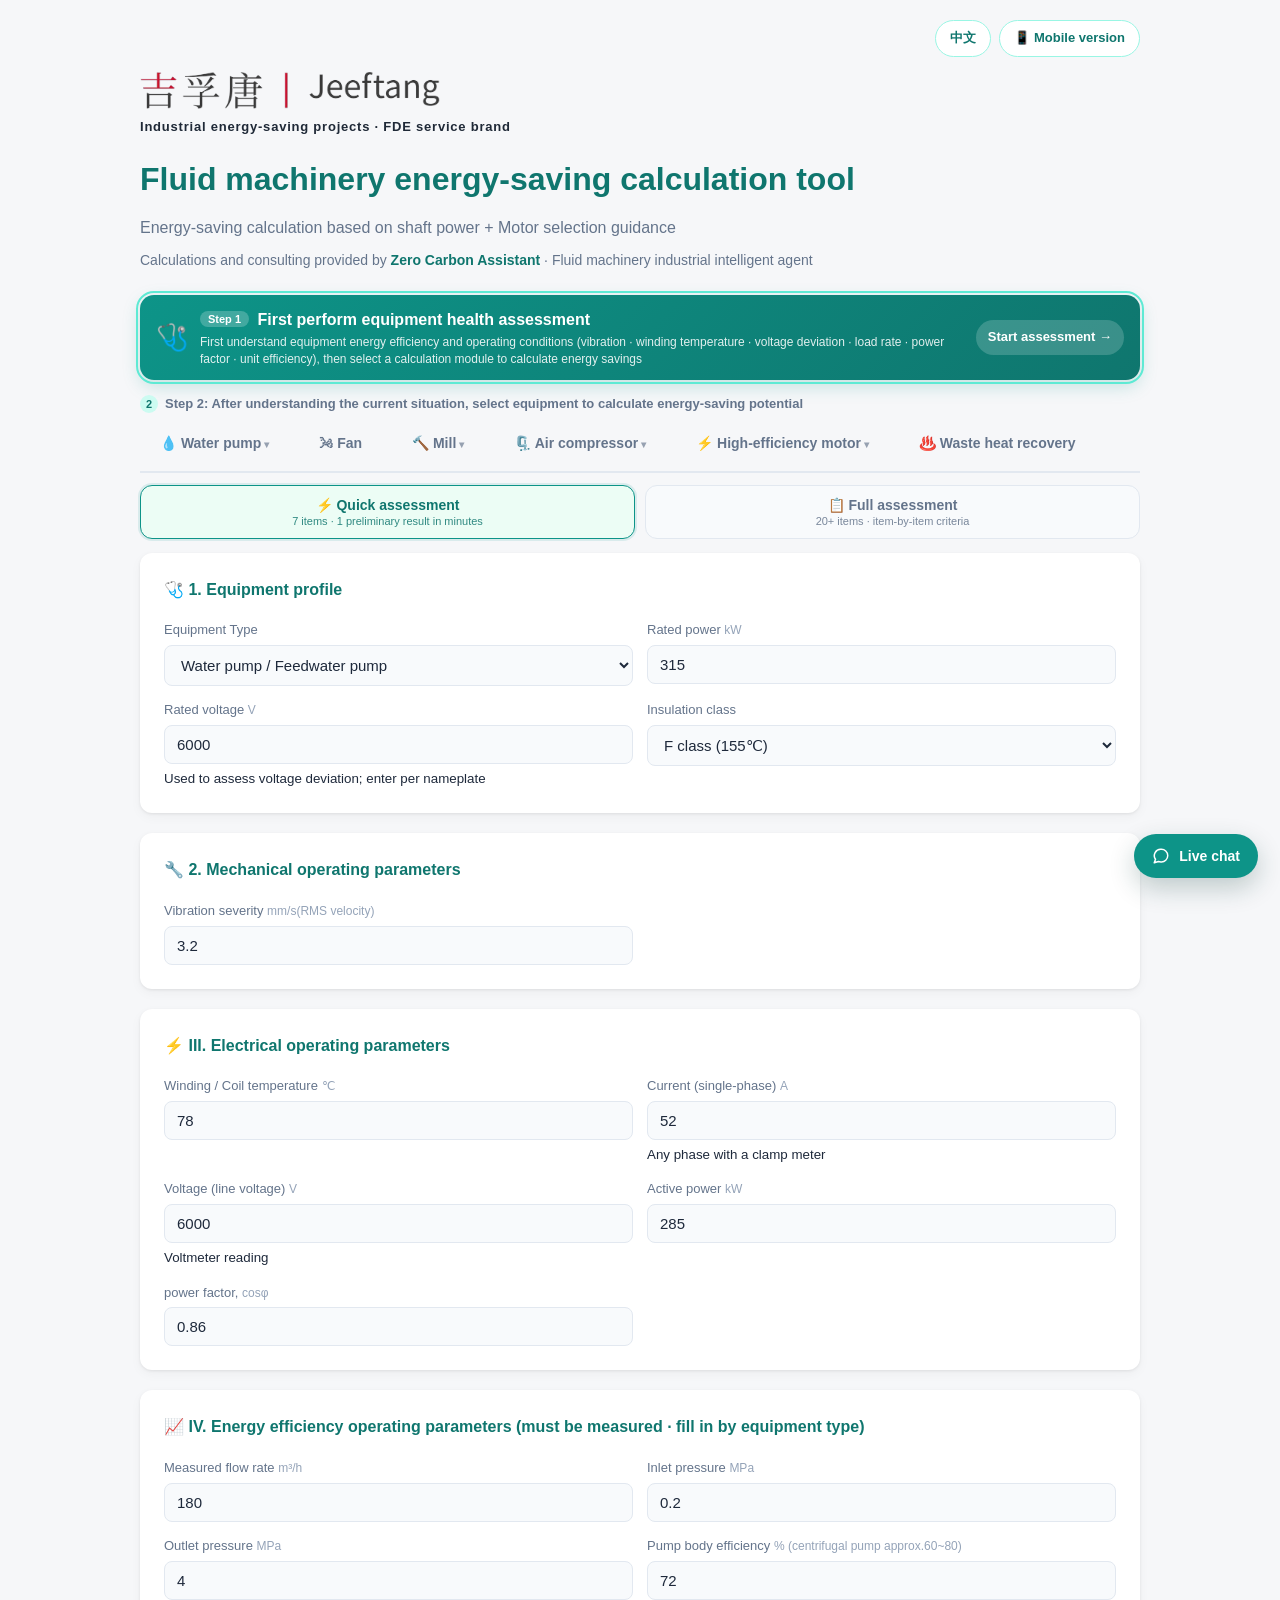
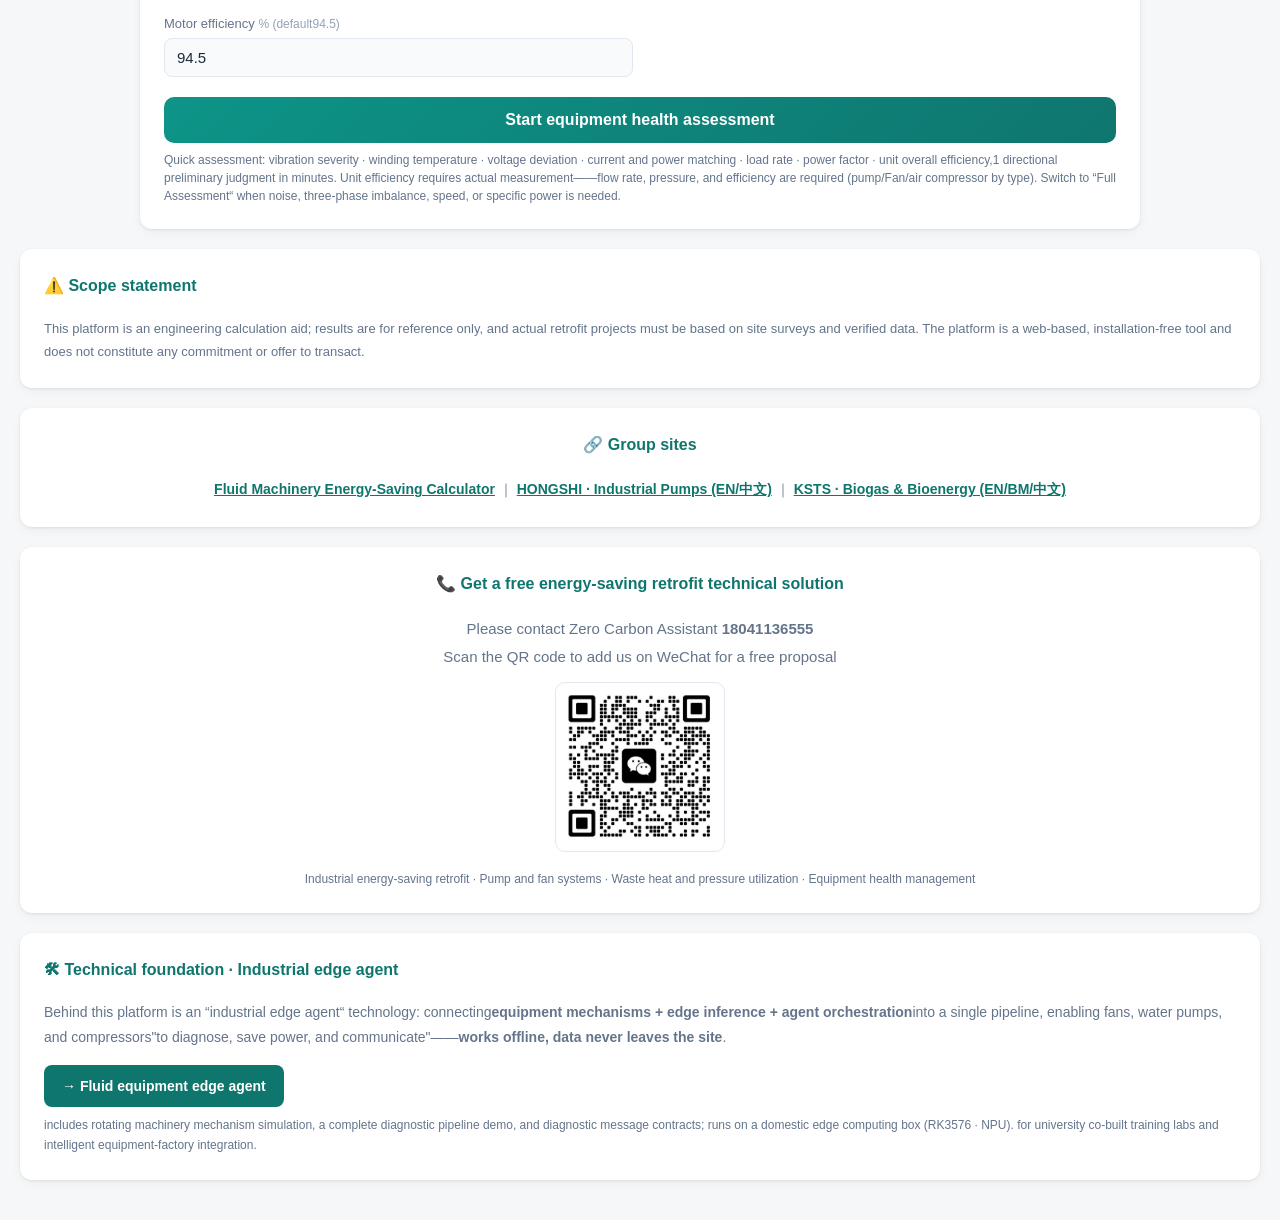
==== en/index.html @ 0bfa8737 "EN edition (/en/, /en/m/) + language switch + group-site links" ====
<!DOCTYPE html>
<html lang="en">
<head>
<meta charset="UTF-8">
<meta name="viewport" content="width=device-width, initial-scale=1.0">
<script>/* View switching rules same as BCU Site:cookie ecalc_view remember selection;?view=desktop / ?view=mobile forced;
   if never selected, judge by device (mobile/narrow screen → /m/ mobile version, computer → desktop version); the mobile version page has a “Desktop version“ entry */
(function(){try{var K="ecalc_view",p=new URLSearchParams(location.search),f=p.get("view");
if(f==="mobile"||f==="desktop"){document.cookie=K+"="+f+";path=/;max-age=31536000;SameSite=Lax";}
var m=document.cookie.match(/(?:^|;\s*)ecalc_view=(mobile|desktop)/);
var dev=(/Mobi|Android|iPhone|iPad|iPod|Windows Phone|IEMobile|HarmonyOS/i.test(navigator.userAgent)||(window.innerWidth<=768))?"mobile":"desktop";
var pref=f||(m&&m[1])||dev;
var path=location.pathname;
if(!(/\/m\//.test(path)||/\/m$/.test(path))&&pref!=="desktop"){
var t;
if(/\/$/.test(path)||!/\.[a-z0-9]+$/i.test(path)){t=path.replace(/\/?$/,"/")+"m/";}
else{t=path.replace(/\/([^\/]+)$/,"/m/$1");}
if(t!==path){var q=location.search.replace(/([?&])view=[^&]*/g,"$1").replace(/&{2,}/g,"&").replace(/[?&]+$/,"");location.replace(t+q+location.hash);}}
}catch(e){}})();</script>
<link rel="alternate" media="only screen and (max-width: 768px)" href="https://jeeftang.github.io/energy-calc-platform/en/m/">

<title>Fluid machinery energy-saving calculation tool | Plunger pump ·Water pump ·Slurry pump ·Fan ·Mill ·Air compressor ·PM motor replacement energy-saving calculation and equipment health assessment (no installation)</title>
<meta name="description" content="Fluid machinery energy-saving calculation tool: a web-based, no-installation industrial energy-saving calculation tool covering energy-saving calculations for plunger pumps, water pumps, slurry pumps, fans, mills, air compressors and waste heat recovery, as well as equipment operating health assessment (mechanical/electrical/energy efficiency), outputting energy-saving rate, annual electricity savings, electricity cost and CO2 reduction, and providing motor selection recommendations. Results are for reference only; engineering requires on-site verification.">
<link rel="canonical" href="https://jeeftang.github.io/energy-calc-platform/en/">
<link rel="alternate" hreflang="en" href="https://jeeftang.github.io/energy-calc-platform/en/">
<link rel="alternate" hreflang="zh-CN" href="https://jeeftang.github.io/energy-calc-platform/">
<link rel="alternate" hreflang="x-default" href="https://jeeftang.github.io/energy-calc-platform/">
<meta property="og:type" content="website">
<meta property="og:title" content="Fluid machinery energy-saving calculation tool | Plunger pump ·Water pump ·Slurry pump ·Fan ·Mill ·Air compressor energy-saving calculation and equipment health assessment (no installation)">
<meta property="og:description" content="Plunger pump/Water pump/Slurry pump/Fan/Mill/Air compressor/Waste heat recovery energy-saving calculation + Equipment operating health assessment, web-based, no installation. Results are for reference only; engineering requires on-site verification.">
<meta property="og:url" content="https://jeeftang.github.io/energy-calc-platform/en/">
<meta property="og:locale" content="en_US">
<meta name="twitter:card" content="summary">
<style>
:root{--primary:#0d9488;--primary-dark:#0f766e;--primary-light:#ccfbf1;--accent:#f59e0b;--bg:#f6f7f9;--card:#fff;--text:#1e293b;--text2:#64748b;--border:#e2e8f0;--danger:#ef4444;--success:#10b981;--shadow:0 1px 3px rgba(0,0,0,.08),0 4px 12px rgba(0,0,0,.04);--radius:12px}
*{margin:0;padding:0;box-sizing:border-box}
body{font-family:-apple-system,'PingFang SC','Microsoft YaHei',sans-serif;background:var(--bg);color:var(--text);line-height:1.6;min-height:100vh;padding:20px}
.container{max-width:1000px;margin:0 auto}
.header{text-align:left;margin-bottom:24px}
.header .brand-logo{display:block;width:300px;max-width:66%;height:auto;margin:0 0 8px}
.header .brand-sub{font-size:13px;font-weight:700;letter-spacing:.06em;color:#1f2937;margin:0 0 16px}
.header h1{color:var(--primary-dark);margin-bottom:10px;font-size:32px}
.header p{color:var(--text2);font-size:16px}
.header .agent-line{margin-top:8px;font-size:14px;color:var(--text2)}
.tabs{display:flex;gap:10px;margin-bottom:30px;border-bottom:2px solid var(--border);padding-bottom:10px;flex-wrap:wrap}
.tab-btn{padding:10px 20px;background:none;border:none;border-radius:8px;cursor:pointer;font-weight:600;color:var(--text2);font-size:14px}
.tab-btn.active{background:var(--primary);color:#fff}
.card{background:var(--card);border-radius:var(--radius);box-shadow:var(--shadow);padding:24px;margin-bottom:20px}
.section-title{font-size:16px;font-weight:700;color:var(--primary-dark);margin-bottom:18px;display:flex;align-items:center;gap:8px}
.form-grid{display:grid;grid-template-columns:1fr 1fr;gap:14px}
.form-group{display:flex;flex-direction:column;gap:4px}
.form-group label{font-size:13px;color:var(--text2);font-weight:500}
.form-group label .unit{color:#94a3b8;font-weight:400;font-size:12px}
.form-group input,.form-group select{padding:10px 12px;border:1.5px solid var(--border);border-radius:8px;font-size:15px;color:var(--text);background:#f8fafc;transition:all .2s;outline:none;width:100%}
.form-group input:focus,.form-group select:focus{border-color:var(--primary);background:#fff;box-shadow:0 0 0 3px rgba(13,148,136,.1)}
.btn-calc{width:100%;padding:14px;background:linear-gradient(135deg,var(--primary),var(--primary-dark));color:#fff;border:none;border-radius:10px;font-size:16px;font-weight:600;cursor:pointer;transition:all .2s;margin-top:20px}
.btn-calc:hover{transform:translateY(-1px);box-shadow:0 4px 16px rgba(13,148,136,.3)}
.results{display:none;margin-top:30px}
.results.show{display:block}
.result-highlight{text-align:center;padding:20px;margin-bottom:16px}
.result-highlight .big-num{font-size:48px;font-weight:800;color:var(--primary);line-height:1.1}
.result-highlight .big-num .pct{font-size:28px}
.result-highlight .label{font-size:14px;color:var(--text2);margin-top:4px}
.metric-row{display:grid;grid-template-columns:1fr 1fr 1fr;gap:12px;margin-bottom:20px}
.metric-card{background:#f8fafc;border-radius:10px;padding:16px;text-align:center;border:1px solid var(--border)}
.metric-card .value{font-size:24px;font-weight:700}
.metric-card .desc{font-size:12px;color:var(--text2);margin-top:2px}
/* Detailed calculation results v2 Reflow (2026-11-14)*/
.detail-table{width:100%;border-collapse:separate;border-spacing:0;font-size:13.5px;margin-top:12px;table-layout:auto}
.detail-table th{padding:9px 12px;text-align:left;background:#f1f5f9;font-weight:600;color:var(--text2);font-size:12px;white-space:nowrap;border-bottom:1px solid var(--border)}
.detail-table th:first-child{border-radius:8px 0 0 0}
.detail-table th:last-child{border-radius:0 8px 0 0;text-align:right}
.detail-table td{padding:9px 12px;text-align:left;border-bottom:1px solid #eef2f6;vertical-align:middle;line-height:1.55}
.detail-table tbody tr:nth-child(even){background:#fafcfd}
.detail-table tbody tr:hover{background:#f0fdfa}
.detail-table td:first-child{color:#475569;font-weight:500}
.detail-table td:last-child{text-align:right;font-weight:600;font-variant-numeric:tabular-nums}
.detail-table tr.dt-key{background:linear-gradient(90deg,#ecfdf5,#f7fefb)!important}
.detail-table tr.dt-key td:first-child{color:#0f766e}
.detail-table tr.dt-group td{background:#f0fdfa;color:#0f766e;font-weight:700;font-size:12px;letter-spacing:.03em;padding:7px 12px;border-bottom:1px solid #d7ece7;text-align:left!important}
.detail-table tr.dt-warn td{background:#fff7ed;color:#b45309;font-weight:600;font-size:12.5px;line-height:1.65;border-bottom-color:#fed7aa;text-align:left}
.note{font-size:12px;color:var(--text2);margin-top:8px;line-height:1.5}
.toast{position:fixed;top:20px;left:50%;transform:translateX(-50%);background:#1e293b;color:#fff;padding:12px 24px;border-radius:8px;font-size:14px;z-index:9999;display:none;box-shadow:var(--shadow)}
.toast.show{display:block}
.viewswitch{display:flex;justify-content:flex-end;gap:8px;margin:0 0 6px}
.lang-switch{font-size:13px;font-weight:700;letter-spacing:.02em}
.viewswitch a{font-size:13px;color:var(--primary-dark);text-decoration:none;border:1px solid #99f6e4;background:#fff;padding:7px 14px;border-radius:999px;font-weight:600}
.viewswitch a:active{opacity:.8}
.health-entry{display:flex;align-items:center;gap:12px;margin:0 0 14px;padding:12px 16px;cursor:pointer;text-decoration:none;
  background:linear-gradient(135deg,#0d9488,#0f766e);color:#fff;border-radius:14px;
  box-shadow:0 6px 18px rgba(13,148,136,.22);transition:transform .15s,box-shadow .15s}
.health-entry:hover{transform:translateY(-1px);box-shadow:0 10px 22px rgba(13,148,136,.3)}
.health-entry .he-icon{font-size:26px;line-height:1}
.health-entry .he-text{flex:1;display:flex;flex-direction:column;gap:2px;min-width:0}
.health-entry .he-text b{font-size:16px;font-weight:700}
.health-entry .he-text small{font-size:12px;opacity:.88;line-height:1.4}
.health-entry .he-go{font-size:13px;font-weight:700;white-space:nowrap;background:rgba(255,255,255,.18);padding:7px 12px;border-radius:999px}
.health-entry.on{outline:2px solid #5eead4;outline-offset:2px}
.mode-switch{display:flex;gap:10px;margin:0 0 14px}
.mode-btn{flex:1;display:flex;flex-direction:column;align-items:center;gap:2px;padding:11px 12px;border-radius:12px;
  border:1px solid var(--border);background:#f8fafc;color:var(--text2);font-size:14px;font-weight:700;font-family:inherit;cursor:pointer}
.mode-btn small{font-size:11px;font-weight:500;opacity:.85}
.mode-btn.on{background:#ecfdf5;border-color:var(--primary);color:var(--primary-dark);box-shadow:0 0 0 2px rgba(13,148,136,.12)}
.q-only{display:none}
#health-tab.h-quick .q-only{display:block}
#health-tab.h-quick span.q-only{display:inline}
#health-tab.h-quick .q-full{display:none !important}
.tab-content{scroll-margin-top:12px}
.he-flash{animation:heFlash 1.6s ease-out}
@keyframes heFlash{0%{box-shadow:0 0 0 4px rgba(13,148,136,.45)}100%{box-shadow:0 0 0 0 rgba(13,148,136,0)}}
.health-entry .he-step{font-size:11px;font-weight:700;background:rgba(255,255,255,.22);padding:2px 8px;border-radius:999px;margin-right:4px;vertical-align:2px}
.step-line{display:flex;align-items:center;gap:7px;font-size:13px;font-weight:600;color:var(--text2);margin:2px 0 10px}
.step-line .step-no{width:18px;height:18px;border-radius:50%;background:var(--primary-light);color:var(--primary-dark);font-size:11px;font-weight:700;display:inline-flex;align-items:center;justify-content:center}
.tab-btn .chev{font-size:10px;opacity:.65;margin-left:3px}
.tabs{margin-bottom:12px !important}
.subnav{display:flex;align-items:center;gap:10px;flex-wrap:wrap;margin:0 0 18px;padding:10px 14px;
  background:#fff;border:1px solid var(--border);border-radius:12px}
.subnav-title{font-size:12px;font-weight:700;color:var(--primary-dark);background:var(--primary-light);
  padding:4px 10px;border-radius:999px;white-space:nowrap}
.subnav-items{display:flex;gap:8px;flex-wrap:wrap}
.sub-btn{font-size:13px;padding:7px 14px;border-radius:999px;border:1px solid var(--border);
  background:#f8fafc;color:var(--text2);cursor:pointer;font-weight:600;font-family:inherit}
.sub-btn:hover{border-color:var(--primary);color:var(--primary-dark)}
.sub-btn.on{background:var(--primary-dark);border-color:var(--primary-dark);color:#fff}
.variant-badge{font-size:12px;line-height:1.7;color:#0f766e;background:#f0fdfa;border:1px dashed #99f6e4;
  border-radius:10px;padding:9px 13px;margin:-8px 0 18px}
@media(max-width:768px){
  .form-grid{grid-template-columns:1fr}
  .metric-row{grid-template-columns:1fr}
  .tabs{flex-direction:column}
  .tab-btn{width:100%}
}
</style>
<script type="application/ld+json">{
  "@context": "https://schema.org",
  "@graph": [
    {
      "@type": "SoftwareApplication",
      "@id": "https://jeeftang.github.io/energy-calc-platform/#software",
      "name": "Fluid machinery energy-saving calculation tool",
      "alternateName": "Energy-saving calculationPro V2",
      "url": "https://jeeftang.github.io/energy-calc-platform/",
      "applicationCategory": "BusinessApplication",
      "applicationSubCategory": "Industrial energy-saving calculation",
      "operatingSystem": "Web(browser, web-based, no installation)",
      "inLanguage": "zh-CN",
      "isAccessibleForFree": true,
      "description": "A web-based, no-installation industrial energy-saving calculation tool covering shaft power energy-saving calculations for plunger pumps, water pumps, slurry pumps, fans, mills and air compressors, outputting energy-saving rate, annual electricity savings, electricity cost and CO2 reduction, and providing motor selection recommendations (safety factor 1.1–1.25). It is an engineering auxiliary calculation tool; results are for reference only and actual engineering requires on-site verification.",
      "featureList": [
        "Plunger pump energy-saving calculation (shaft power and electricity savings calculated from flow rate, inlet/outlet pressure and efficiency)",
        "Water pump energy-saving calculation (shaft power and electricity savings calculated from flow rate, head and efficiency)",
        "Slurry pump energy-saving calculation (shaft power, power consumption per ton of dry ore and electricity savings calculated from slurry density, flow rate, head and slurry operating condition efficiency)",
        "Fan energy-saving calculation (electricity savings calculated by comparing air volume, air pressure and efficiency before and after retrofit)",
        "Mill energy-saving calculation (electricity savings and CO2 reduction calculated by comparing original/new motor efficiency and load factor)",
        "Motor selection recommendation: calculated shaft power × safety factor (1.1–1.25)→ select standard power rating",
        "Output the comprehensive energy-saving rate, annual electricity savings, annual electricity cost savings,CO₂ emission reduction",
        "No installation required; use directly in a browser"
      ],
      "softwareRequirements": "Modern browser (supports JavaScript)",
      "contactPoint": {
        "@type": "ContactPoint",
        "name": "Mr. Tang",
        "contactType": "Industrial energy-saving project consulting",
        "availableLanguage": "zh-CN"
      },
      "disclaimer": "This platform is an engineering-assisted calculation tool. Calculation results are for reference only. Actual retrofit projects must be based on on-site surveys and verified data, and this does not constitute any commitment or transaction offer."
    }
  ]
}</script>
</head>
<body>
<div class="container">
  <div class="viewswitch"><a class="lang-switch" href="../" hreflang="zh-CN" title="中文版 / Chinese">中文</a><a href="m/?view=mobile" title="Switch to mobile edition">📱 Mobile version</a></div>
  <div class="header">
    <img class="brand-logo" src="../logo-jeeftang.png" alt="Jeeftang">
    <div class="brand-sub">Industrial energy-saving projects · FDE service brand</div>
    <h1>Fluid machinery energy-saving calculation tool</h1>
    <p>Energy-saving calculation based on shaft power + Motor selection guidance</p>
    <div class="agent-line">Calculations and consulting provided by <b style="color:var(--primary-dark)">Zero Carbon Assistant</b> · Fluid machinery industrial intelligent agent</div>
  </div>
  
  <!-- Equipment health assessment: independent entry, placed above the navigation bar (2026-11-14 team decision) -->
  <a class="health-entry" id="healthEntry" href="#health" onclick="return openHealth(event)">
    <span class="he-icon">🩺</span>
    <span class="he-text"><b><span class="he-step">Step 1</span> First perform equipment health assessment</b><small>First understand equipment energy efficiency and operating conditions (vibration · winding temperature · voltage deviation · load rate · power factor · unit efficiency), then select a calculation module to calculate energy savings</small></span>
    <span class="he-go">Start assessment →</span>
  </a>
  <div class="step-line"><span class="step-no">2</span>Step 2: After understanding the current situation, select equipment to calculate energy-saving potential</div>
  <div class="tabs" id="navGroups">
    <button class="tab-btn grp active" data-grp="pump" onclick="navGroup('pump')">💧 Water pump<span class="chev">▾</span></button>
    <button class="tab-btn" data-tab="fan" onclick="showTab('fan')">🌬 Fan</button>
    <button class="tab-btn grp" data-grp="mill" onclick="navGroup('mill')">🔨 Mill<span class="chev">▾</span></button>
    <button class="tab-btn grp" data-grp="air" onclick="navGroup('air')">🗜️ Air compressor<span class="chev">▾</span></button>
    <button class="tab-btn grp" data-grp="motor" onclick="navGroup('motor')">⚡ High-efficiency motor<span class="chev">▾</span></button>
    <button class="tab-btn" data-tab="heat" onclick="showTab('heat')">♨️ Waste heat recovery</button>
  </div>
  <div class="subnav" id="subNav" style="display:none">
    <span class="subnav-title" id="subNavTitle">Water pump</span>
    <div class="subnav-items" id="subNavItems"></div>
  </div>
  <div class="variant-badge" id="variantBadge" style="display:none"></div>
  
  <!-- ==================== Plunger pump module ==================== -->
  <div id="plunger-tab" class="tab-content">
    <div class="card">
      <div class="section-title">⚙️ I. Plunger pump equipment parameters</div>
      <div class="form-grid">
        <div class="form-group"><label>Equipment name (old equipment)</label><input type="text" id="plunger_oldName" value="Old water injection pump"></div>
        <div class="form-group"><label>Matching equipment name (new equipment)</label><input type="text" id="plunger_newName" value="Permanent magnet VFD water injection pump"></div>
        <div class="form-group"><label>Average daily water injection volume <span class="unit">m³</span></label><input type="number" id="plunger_dailyWater" value="500" oninput="updatePlungerFromDaily()"><small>Fill in from the ledger; average flow rate and input power are converted automatically</small></div>
        <div class="form-group"><label>Average daily power consumption <span class="unit">kWh</span></label><input type="number" id="plunger_dailyPower" value="3240" oninput="updatePlungerFromDaily()"><small>Electricity meter/Ledger reading; average input power is converted automatically</small></div>
        <div class="form-group"><label>Average flow rate <span class="unit">m³/h</span></label><input type="number" id="plunger_avgFlow" value="20.8" oninput="updatePlungerMotorPower()"></div>
        <div class="form-group"><label>Average input power <span class="unit">kW</span></label><input type="number" id="plunger_avgInputPower" value="135"></div>
        <div class="form-group"><label>Inlet pressure <span class="unit">MPa</span></label><input type="number" id="plunger_inPressure" value="0.1" step="0.01" oninput="updatePlungerMotorPower()"></div>
        <div class="form-group"><label>Outlet pressure <span class="unit">MPa</span></label><input type="number" id="plunger_outPressure" value="15" step="0.01" oninput="updatePlungerMotorPower()"></div>
        <div class="form-group"><label>Operating days <span class="unit">days</span></label><input type="number" id="plunger_runDays" value="300"></div>
        <div class="form-group"><label>Electricity price <span class="unit">CNY/kWh</span></label><input type="number" id="plunger_elecPrice" value="0.6" step="0.01"></div>
      </div>
    </div>
    
    <div class="card">
      <div class="section-title">⚡ II. Efficiency parameters</div>
      <div class="form-grid">
        <div class="form-group"><label>Retrofit model (new equipment)</label><select id="plunger_newType" onchange="plungerNewTypeChange()">
          <option value="Plunger pump standard">Plunger pump (standard type) · Reference 90%</option>
          <option value="Plunger pump high-efficiency">Plunger pump (high-efficiency/premium sample) · Reference 92%</option>
          <option value="Plunger pump solids-laden">Plunger pump (solids-laden/slurry condition) · Reference 85%</option>
          <option value="custom">Custom (manual entry)</option>
        </select><small id="plunger_newType_tip">Plunger pump overall efficiency reference 90% (our engineering basis ≥90%; can be changed per manufacturer sample)</small></div>
        <div class="form-group"><label>New pump efficiency <span class="unit">% (auto-filled, editable)</span></label><input type="number" id="plunger_pumpEff" value="0.90" step="0.01" min="0.1" max="1" oninput="updatePlungerMotorPower()"></div>
        <div class="form-group"><label>Motor efficiency <span class="unit">%</span></label><input type="number" id="plunger_motorEff" value="0.92" step="0.01" min="0.1" max="1" oninput="updatePlungerMotorPower()"></div>
        <div class="form-group"><label>VFD efficiency <span class="unit">%</span></label><input type="number" id="plunger_vfdEff" value="0.97" step="0.01" min="0.1" max="1" oninput="updatePlungerMotorPower()"></div>
        <div class="form-group"><label>Matching motor power <span class="unit">kW</span></label><input type="number" id="plunger_motorPower" value="55" readonly></div>
      </div>
      <div class="note">Note: matching motor power is calculated automatically from flow rate and pressure.<b>You do not need to enter the original pump efficiency</b>——The system automatically back-calculates from “original condition effective power ÷ measured average input power“; results are listed directly in the details below.</div>
    </div>
    
    <button class="btn-calc" onclick="calcPlunger()">🔍 Start plunger pump energy-saving calculation</button>
    
    <div class="results" id="plunger-results">
      <div class="card">
        <div class="result-highlight">
          <div class="big-num" id="plunger-savingRate">0<span class="pct">%</span></div>
          <div class="label">Overall energy-saving rate</div>
        </div>
        <div class="metric-row">
          <div class="metric-card"><div class="value" id="plunger-dailySave">0</div><div class="desc">Daily electricity savings kWh</div></div>
          <div class="metric-card"><div class="value" id="plunger-yearlySave">0</div><div class="desc">Annual electricity savings 10k kWh</div></div>
          <div class="metric-card"><div class="value" id="plunger-yearlyMoney">0</div><div class="desc">Annual electricity cost saving (10k CNY)</div></div>
        </div>
      </div>
      
      <div class="card">
        <div class="section-title">📊 Detailed calculation results</div>
        <table class="detail-table">
          <thead><tr><th>Project</th><th>Value</th></tr></thead>
          <tbody id="plunger-detailTable"></tbody>
        </table>
        <div style="margin-top: 20px; padding: 15px; background: linear-gradient(135deg, #0d9488, #0f766e); color: white; border-radius: 8px; text-align: center;">
          <strong style="font-size: 16px;">Get a free energy-saving retrofit technical solution</strong><br>
          <span style="font-size: 14px;">Please contact the Zero Carbon Assistant; scan the QR code to add WeChat (QR code at the bottom of the page)</span>
        </div>
      </div>
    </div>
  </div>
  
  <!-- ==================== Mill module ==================== -->
  <div id="mill-tab" class="tab-content" style="display:none">
    <div class="card">
      <div class="section-title">🔨 I. Mill equipment parameters</div>
      <div class="form-grid">
        <div class="form-group"><label>Equipment name (old equipment)</label><input type="text" id="mill_oldName" value="Old ball mill"></div>
        <div class="form-group"><label>Matching equipment name (new equipment)</label><input type="text" id="mill_newName" value="Permanent magnet synchronous ball mill"></div>
        <div class="form-group"><label>Mill power <span class="unit">kW</span></label><input type="number" id="mill_power" value="250"></div>
        <div class="form-group"><label>Annual operating hours <span class="unit">h</span></label><input type="number" id="mill_hours" value="6000"></div>
        <div class="form-group"><label>Electricity price <span class="unit">CNY/kWh</span></label><input type="number" id="mill_price" value="0.6" step="0.01"></div>
      </div>
    </div>
    
    <div class="card">
      <div class="section-title">⚡ II. Efficiency parameters</div>
      <div class="form-grid">
        <div class="form-group"><label>Original motor efficiency <span class="unit">%</span></label><input type="number" id="mill_oldEff" value="0.92" step="0.01" min="0.1" max="1"></div>
        <div class="form-group"><label>New motor efficiency <span class="unit">%</span></label><input type="number" id="mill_newEff" value="0.96" step="0.01" min="0.1" max="1"></div>
        <div class="form-group"><label>Original load rate <span class="unit">%</span></label><input type="number" id="mill_oldLoad" value="0.85" step="0.01" min="0.1" max="1"></div>
        <div class="form-group"><label>New load rate <span class="unit">%</span></label><input type="number" id="mill_newLoad" value="0.95" step="0.01" min="0.1" max="1"></div>
      </div>
      <div class="note">Note: A higher load rate reduces no-load losses; PM synchronous motors are more efficient at low loads</div>
    </div>
    
    <button class="btn-calc" onclick="calcMill()">🔍 Start mill energy-saving calculation</button>
    
    <div class="results" id="mill-results">
      <div class="card">
        <div class="result-highlight">
          <div class="big-num" id="mill-savingRate">0<span class="pct">%</span></div>
          <div class="label">Overall energy-saving rate</div>
        </div>
        <div class="metric-row">
          <div class="metric-card"><div class="value" id="mill-annualSave">0</div><div class="desc">Annual electricity savings 10k kWh</div></div>
          <div class="metric-card"><div class="value" id="mill-annualMoney">0</div><div class="desc">Annual electricity cost saving (10k CNY)</div></div>
          <div class="metric-card"><div class="value" id="mill-CO2">0</div><div class="desc">CO₂CO2 reduction (t)</div></div>
        </div>
      </div>
      
      <div class="card">
        <div class="section-title">📊 Detailed calculation results</div>
        <table class="detail-table">
          <thead><tr><th>Project</th><th>Value</th></tr></thead>
          <tbody id="mill-detailTable"></tbody>
        </table>
        <div style="margin-top: 20px; padding: 15px; background: linear-gradient(135deg, #0d9488, #0f766e); color: white; border-radius: 8px; text-align: center;">
          <strong style="font-size: 16px;">Get a free energy-saving retrofit technical solution</strong><br>
          <span style="font-size: 14px;">Please contact the Zero Carbon Assistant; scan the QR code to add WeChat (QR code at the bottom of the page)</span>
        </div>
      </div>
    </div>
  </div>
  
  <!-- ==================== Air compressor module (new,2026-10-12;2026-10-21 the overall energy-saving rate is now calculated automatically from the parameters) ==================== -->
  <div id="air-tab" class="tab-content" style="display:none">
    <div class="card">
      <div class="section-title">🗜️ I. Air compressor parameters before retrofit</div>
      <div class="form-grid">
        <div class="form-group"><label>Number of units in operation <span class="unit">units</span></label><input type="number" id="air_count" value="2" step="1"></div>
        <div class="form-group"><label>Input power per unit P₁ <span class="unit">kW</span></label><input type="number" id="air_p1" value="132"></div>
        <div class="form-group"><label>Air displacement per unit Q₁ <span class="unit">m³/min</span></label><input type="number" id="air_q1" value="24" step="0.1"></div>
        <div class="form-group"><label>Discharge pressure <span class="unit">MPa</span></label><input type="number" id="air_press" value="0.8" step="0.05" oninput="airDpHint()"></div>
        <div class="form-group"><label>Average loading rate <span class="unit">%</span></label><input type="number" id="air_load" value="60" step="1"></div>
        <div class="form-group"><label>Unloading power ratio <span class="unit">%(% of rated)</span></label><input type="number" id="air_unload" value="35" step="1"></div>
        <div class="form-group"><label>Motor power at working pressure P₀ <span class="unit">kW(leave blank=to use P₁)</span></label><input type="number" id="air_p0" step="1" placeholder="leave blank to use P₁"></div>
        <div class="form-group"><label>motor+Transmission efficiency η₀ <span class="unit">%</span></label><input type="number" id="air_eta0" value="98.3" step="0.1" min="80" max="100"></div>
      </div>
      <div class="note">For screw compressors with load/unload control, the unloading period still consumes the rated power 25%~40% (default 35%). This no-load loss is the main energy-saving potential for VFD retrofits and centralized linkage control.</div>
    </div>

    <div class="card">
      <div class="section-title">⚡ II. Retrofit plan (energy-saving rate calculated automatically from the parameters below)</div>
      <div class="form-grid">
        <div class="form-group"><label>Retrofit method</label>
          <select id="air_method" onchange="airMethodChange()">
            <option value="vfd">VFD retrofit (permanent magnet VFD / install VFD)</option>
            <option value="ctrl">Centralized coordinated control (multiple units linked, on-demand air supply)</option>
            <option value="replace">Full-unit high-efficiency replacement (Grade 1 energy efficiency)</option>
            <option value="pipe">Piping and leakage management</option>
          </select>
        </div>
        <div class="form-group"><label>Discharge pressure reduction after retrofit Δp <span class="unit">MPa</span></label><input type="number" id="air_dp" value="0.05" step="0.01" min="0" max="0.2"><div style="font-size:12px;color:var(--text2);margin-top:4px" id="air-dpHint"></div></div>

        <div class="form-group air-param" data-m="vfd"><label>VFD+Motor overall efficiency η <span class="unit">%</span></label><input type="number" id="air_eta" value="97" step="0.5" min="80" max="100"></div>

        <div class="form-group air-param" data-m="ctrl"><label>Unload power share after coordinated control <span class="unit">%(% of rated)</span></label><input type="number" id="air_u2" value="5" step="1" min="0" max="40"></div>

        <div class="form-group air-param" data-m="replace"><label>Specific power of new unit SP₂ <span class="unit">kW/(m³/min)</span></label><input type="number" id="air_sp2" step="0.1" min="3" placeholder="Leave blank = Specific power improvement of existing unit 15%"></div>
        <div class="form-group air-param" data-m="replace"><label>New unit type</label>
          <select id="air_newtype">
            <option value="pm">Permanent magnet VFD (Grade 1 energy efficiency)</option>
            <option value="fixed">Fixed speed (Grade 1 energy efficiency)</option>
            <option value="maglev">Magnetic levitation centrifugal (Grade 1 energy efficiency)</option>
          </select>
        </div>

        <div class="form-group air-param" data-m="pipe"><label>System leakage rate <span class="unit">% (share of total air consumption)</span></label><input type="number" id="air_leak" value="20" step="1" min="0" max="60"></div>
        <div class="form-group air-param" data-m="pipe"><label>Proportion of leakage that can be managed <span class="unit">%</span></label><input type="number" id="air_fix" value="50" step="5" min="0" max="100"></div>

        <div class="form-group"><label>Waste heat recovery rate <span class="unit">% (0 = not included)</span></label><input type="number" id="air_heat" value="70" step="5"></div>
        <div class="form-group"><label>Value of recovered heat <span class="unit">CNY/kWh (heat)</span></label><input type="number" id="air_heatPrice" value="0.30" step="0.01"></div>
      </div>
      <div class="note" id="air-methodNote">VFD retrofit: first eliminate unload/idle losses, then convert using the screw compressor part-load power curve——VFD unit about 20% power is fixed loss (oil pump/fan/VFD), the remainder is roughly linear with air flow, so 50% air flow requires about 60% power (specific power degradation about 20%); constant-pressure control can further reduce discharge pressure; each reduction of 0.1 MPa shaft power drops about 7%.</div>
    </div>

    <div class="card">
      <div class="section-title">⏱️ III. Operation and price</div>
      <div class="form-grid">
        <div class="form-group"><label>Annual operating hours <span class="unit">h</span></label><input type="number" id="air_hours" value="6000"></div>
        <div class="form-group"><label>Electricity price <span class="unit">CNY/kWh</span></label><input type="number" id="air_price" value="0.65" step="0.01"></div>
        <div class="form-group"><label>Retrofit investment <span class="unit">10k CNY (optional)</span></label><input type="number" id="air_invest" step="1" placeholder="payback period is shown only when filled"></div>
      </div>
      <button class="btn-calc" onclick="calcAir()">Start air compressor energy-saving calculation</button>
    </div>

    <div id="air-results" class="results">
      <div class="card">
        <div class="result-highlight">
          <div class="big-num"><span id="air-savingRate">0</span><span class="pct">%</span></div>
          <div class="label">Overall energy-saving rate (auto-calculated from operating parameters)</div>
        </div>
        <div class="metric-row">
          <div class="metric-card"><div class="value" id="air-annualSave">0</div><div class="desc">Annual electricity savings 10k kWh</div></div>
          <div class="metric-card"><div class="value" id="air-annualMoney">0</div><div class="desc">Annual electricity cost saving (10k CNY)</div></div>
          <div class="metric-card"><div class="value" id="air-CO2">0</div><div class="desc">CO₂CO2 reduction (t)</div></div>
          <div class="metric-card"><div class="value" id="air-payback">—</div><div class="desc">Static payback period, years</div></div>
        </div>
      </div>

      <div class="card">
        <div class="section-title">📊 Detailed calculation results</div>
        <table class="detail-table">
          <thead><tr><th>Project</th><th>Value</th></tr></thead>
          <tbody id="air-detailTable"></tbody>
        </table>
      </div>

      <div class="card">
        <div class="section-title">🧮 Energy-saving rate breakdown (item-by-item verifiable)</div>
        <table class="detail-table">
          <thead><tr><th>Stage</th><th>Power kW(before → after)</th><th>Contribution of this stage</th></tr></thead>
          <tbody id="air-stepTable"></tbody>
        </table>
        <div class="note">Overall energy-saving rate = Final result after item-by-item effects of all stages, not manually entered; a negative value indicates that this stage increases energy consumption (e.g., inverter losses).</div>
      </div>

      <div class="card">
        <div class="section-title">♻️ Air compressor waste heat recovery (optional)</div>
        <table class="detail-table">
          <thead><tr><th>Project</th><th>Value</th></tr></thead>
          <tbody id="air-heatTable"></tbody>
        </table>
        <div class="note">Approximately 90% of the air compressor’s input electrical energy is ultimately converted into heat, of which 70%~80% can be recovered for domestic hot water, heating, or process preheating (recovery rate ≥75% can produce 60℃ of hot water or above).</div>
      </div>

      <div class="card" style="background:linear-gradient(135deg,#0d9488,#0f766e);color:#fff;text-align:center">
        <div style="font-size:18px;font-weight:700;margin-bottom:6px">Get a free energy-saving retrofit technical solution</div>
        <div style="font-size:14px;opacity:.95;margin-bottom:8px">Please contact Zero Carbon Assistant; scan the QR code to add WeChat</div>
        <img src="../qr-kefu.png" alt="Zero Carbon Assistant · WeChat add-friend QR code" style="width:150px;height:150px;border-radius:10px;background:#fff;padding:6px;margin:4px 0" onerror="this.style.display='none'">
        <div style="font-size:12px;opacity:.85">Scan QR code to add WeChat · Free solution</div>
      </div>
    </div>
  </div>

  <!-- ==================== Waste heat recovery module (new,2026-10-12) ==================== -->
  <div id="heat-tab" class="tab-content" style="display:none">
    <div class="card">
      <div class="section-title">♨️ I. Waste heat source parameters</div>
      <div class="form-grid">
        <div class="form-group"><label>Waste heat medium</label>
          <select id="heat_media" onchange="heatMediaChange()">
            <option value="flue">Flue gas (boiler, / kiln, / heating furnace exhaust)</option>
            <option value="water">Hot water / Circulating water</option>
            <option value="steam">Steam condensate / Drain</option>
          </select>
        </div>
        <div class="form-group"><label id="heat_flowLabel">Flue gas flow rate <span class="unit">Nm³/h</span></label><input type="number" id="heat_flow" value="30000"></div>
        <div class="form-group"><label>Inlet temperature t₁ <span class="unit">℃</span></label><input type="number" id="heat_t1" value="320"></div>
        <div class="form-group"><label>Outlet temperature after recovery t₂ <span class="unit">℃</span></label><input type="number" id="heat_t2" value="150"></div>
        <div class="form-group"><label id="heat_cpLabel">Flue gas specific heat <span class="unit">kJ/(Nm³·℃)</span></label><input type="number" id="heat_cp" value="1.34" step="0.01"></div>
        <div class="form-group"><label>Annual operating hours <span class="unit">h</span></label><input type="number" id="heat_hours" value="7000"></div>
      </div>
      <div class="note">Flue gas specific heat is usually taken as 1.30~1.45 kJ/(Nm³·℃); water specific heat 4.18 kJ/(kg ·℃).t₂ Must be above the acid dew point (coal-fired flue gas generally ≥120℃), to avoid low-temperature corrosion.</div>
    </div>

    <div class="card">
      <div class="section-title">⚡ II. Recovery and utilization scheme</div>
      <div class="form-grid">
        <div class="form-group"><label>Recovery purpose</label>
          <select id="heat_use" onchange="heatUseChange()">
            <option value="preheat">Preheat combustion air / Process material</option>
            <option value="hotwater">Produce hot water / Space heating</option>
            <option value="steam">Replace steam (generate low-pressure steam)</option>
            <option value="orc">ORC Low-temperature waste heat power generation</option>
          </select>
        </div>
        <div class="form-group"><label>Recovery efficiency η <span class="unit">% (heat exchanger efficiency)</span></label><input type="number" id="heat_eff" value="85" step="1"></div>
        <div class="form-group"><label id="heat_priceLabel">Heat price <span class="unit">CNY/GJ</span></label><input type="number" id="heat_price" value="55" step="1"></div>
        <div class="form-group"><label>ORC Power generation efficiency <span class="unit">% (power generation only)</span></label><input type="number" id="heat_orcEff" value="12" step="1"></div>
        <div class="form-group"><label>System investment <span class="unit">10k CNY (leave blank for automatic estimation)</span></label><input type="number" id="heat_invest" value="" placeholder="Leave blank to estimate using the unit price at bottom right" step="1"></div>
        <div class="form-group"><label>Investment estimation unit price <span class="unit">CNY/kW(used when left blank)</span></label><input type="number" id="heat_unitCost" value="1500" step="50"></div>
      </div>
      <button class="btn-calc" onclick="calcHeat()">Start waste heat recovery calculation</button>
    </div>

    <div id="heat-results" class="results">
      <div class="card">
        <div class="result-highlight">
          <div class="big-num"><span id="heat-power">0</span><span class="pct"> kW</span></div>
          <div class="label">Recoverable thermal power (effective)</div>
        </div>
        <div class="metric-row">
          <div class="metric-card"><div class="value" id="heat-annualHeat">0</div><div class="desc">Annual recovered heat GJ</div></div>
          <div class="metric-card"><div class="value" id="heat-money">0</div><div class="desc">Annual benefit (10k CNY)</div></div>
          <div class="metric-card"><div class="value" id="heat-co2">0</div><div class="desc">CO₂CO2 reduction (t)</div></div>
        </div>
      </div>

      <div class="card">
        <div class="section-title">📊 Detailed calculation results</div>
        <table class="detail-table">
          <thead><tr><th>Project</th><th>Value</th></tr></thead>
          <tbody id="heat-detailTable"></tbody>
        </table>
      </div>

      <div class="card" style="background:linear-gradient(135deg,#0d9488,#0f766e);color:#fff;text-align:center">
        <div style="font-size:18px;font-weight:700;margin-bottom:6px">Get a free energy-saving retrofit technical solution</div>
        <div style="font-size:14px;opacity:.95;margin-bottom:8px">Please contact Zero Carbon Assistant; scan the QR code to add WeChat</div>
        <img src="../qr-kefu.png" alt="Zero Carbon Assistant · WeChat add-friend QR code" style="width:150px;height:150px;border-radius:10px;background:#fff;padding:6px;margin:4px 0" onerror="this.style.display='none'">
        <div style="font-size:12px;opacity:.85">Scan QR code to add WeChat · Free solution</div>
      </div>
    </div>
  </div>

  <!-- ==================== Fan Module (New) ==================== -->
  <div id="fan-tab" class="tab-content" style="display:none">
    <div class="card">
      <div class="section-title">🌬 1. Fan Parameters Before Retrofit</div>
      <div class="form-grid">
        <div class="form-group"><label>Equipment Type</label><select id="fan_kind" onchange="fanKindChange()">
          <option value="Centrifugal fan">Centrifugal fan (forced/induced/primary/dust removal/cooling)</option>
          <option value="Axial fan">Axial fan (including adjustable moving blades)</option>
          <option value="Roots blower">Roots blower (positive displacement)</option>
          <option value="Vacuum pump">Vacuum pump (Roots/liquid ring/dry)</option>
        </select><small id="fan_kind_tip" style="display:block;font-size:12px;color:#888;margin-top:4px">forced/induced/primary/dust removal/cooling fan main model</small></div>
        <div class="form-group"><label>absolute suction pressure <span class="unit">kPa</span></label><input type="number" id="fan_pin" value="101.325" step="0.1"><small>Fan maintained 101.3; for vacuum pumps enter actual absolute suction pressure (e.g. 40)</small></div>
        <div class="form-group"><label>Airflow rate Q₁ <span class="unit">m³/h</span></label><input type="number" id="fan_Q1" value="120000" oninput="fanEta1Auto()"></div>
        <div class="form-group"><label>Total pressure/Pressure difference P₁ <span class="unit">Pa</span></label><input type="number" id="fan_P1" value="2500" oninput="fanEta1Auto()"><small>For vacuum pumps enter positive pressure difference (discharge−suction)</small></div>
        <div class="form-group"><label>Motor power <span class="unit">kW</span></label><input type="number" id="fan_motorPower1" value="710"><small>Nameplate power, for selection reference only</small></div>
        <div class="form-group"><label>Measured motor input power <span class="unit">kW</span></label><input type="number" id="fan_inputPower1" step="0.1" placeholder="If a meter is available/enter the power meter reading" oninput="fanEta1Auto()"><small>★ Enter this item and the original fan efficiency is calculated automatically; no need to understand efficiency</small></div>
        <div class="form-group"><label>Fan efficiency η<sub>Fan1</sub> <span class="unit">%</span></label><input type="number" id="fan_fanEff1" value="0.75" step="0.01"><small id="fan_eta1_tip">If measured input power is available → auto back-calculated; if not → use empirical value by original fan type (editable)</small></div>
        <div class="form-group"><label>Transmission efficiency η<sub>Transmitted1</sub> <span class="unit">% (default 98%)</span></label><input type="number" id="fan_transEff1" value="0.98" step="0.01" oninput="fanEta1Auto()"></div>
        <div class="form-group"><label>Motor efficiency η<sub>Power1</sub> <span class="unit">% (default 95.3%)</span></label><input type="number" id="fan_motorEff1" value="0.953" step="0.001" oninput="fanEta1Auto()"></div>
      </div>
    </div>
    
    <div class="card">
      <div class="section-title">⚡ II. Fan Parameters After Retrofit</div>
      <div class="form-grid">
        <div class="form-group"><label>Airflow rate Q₂ <span class="unit">m³/h</span></label><input type="number" id="fan_Q2" value="100000"></div>
        <div class="form-group"><label>Fan pressure P₂ <span class="unit">Pa</span></label><input type="number" id="fan_P2" value="1800"></div>
        <div class="form-group"><label>Retrofit model (new equipment)</label><select id="fan_newType" onchange="fanNewTypeChange()">
          <option value="Permanent-magnet integrated fan">General low-voltage fan retrofitted to permanent-magnet integrated fan · Reference 82% (≥80%)</option>
          <option value="Magnetic levitation fan">Roots fan retrofitted to magnetic levitation fan · Reference 86% (≥85%)</option>
          <option value="Magnetic levitation vacuum pump">Vacuum pump retrofitted to magnetic levitation vacuum pump · Reference 80%</option>
          <option value="High-efficiency centrifugal fan">High-efficiency centrifugal fan (impeller modification) · Reference 82%</option>
          <option value="High-efficiency axial fan">High-efficiency axial fan (moving blade modification) · Reference 86%</option>
          <option value="High-speed centrifugal blower">High-speed centrifugal blower (replacing Roots) · Reference 82%</option>
          <option value="custom">Custom (manual efficiency entry)</option>
        </select><small id="fan_newType_tip">General low-voltage fan retrofitted to permanent-magnet integrated: overall efficiency ≥80% (reference value 82%)(auto-filled 82% / motor 97.6%)</small></div>
        <div class="form-group"><label>Fan efficiency η<sub>Fan2</sub> <span class="unit">% (auto-filled, editable)</span></label><input type="number" id="fan_fanEff2" value="0.82" step="0.01"></div>
        <div class="form-group"><label>Transmission efficiency η<sub>Transmitted2</sub> <span class="unit">% (default 98%)</span></label><input type="number" id="fan_transEff2" value="0.98" step="0.01"></div>
        <div class="form-group"><label>Motor efficiency η<sub>Power2</sub> <span class="unit">% (default 97.6%)</span></label><input type="number" id="fan_motorEff2" value="0.976" step="0.001"></div>
      </div>
    </div>
    
    <div class="card">
      <div class="section-title">⏱️ III. Operating Parameters</div>
      <div class="form-grid">
        <div class="form-group"><label>Annual operating hours <span class="unit">h</span></label><input type="number" id="fan_hours" value="6000"></div>
        <div class="form-group"><label>Electricity price <span class="unit">CNY/kWh</span></label><input type="number" id="fan_price" value="0.6" step="0.01"></div>
      </div>
    </div>
    
    <button class="btn-calc" onclick="calcFan()">🔍 Start fan energy-saving calculation</button>
    
    <div class="results" id="fan-results">
      <div class="card">
        <div class="result-highlight">
          <div class="big-num" id="fan-savingRate">0<span class="pct">%</span></div>
          <div class="label">Overall energy-saving rate</div>
        </div>
        <div class="metric-row">
          <div class="metric-card"><div class="value" id="fan-annualSave">0</div><div class="desc">Annual electricity savings 10k kWh</div></div>
          <div class="metric-card"><div class="value" id="fan-annualMoney">0</div><div class="desc">Annual electricity cost saving (10k CNY)</div></div>
          <div class="metric-card"><div class="value" id="fan-CO2">0</div><div class="desc">CO₂CO2 reduction (t)</div></div>
        </div>
      </div>
      
      <div class="card">
        <div class="section-title">📊 Detailed calculation results</div>
        <table class="detail-table">
          <thead><tr><th>Project</th><th>Before retrofit</th><th>After retrofit</th><th>Savings</th></tr></thead>
          <tbody id="fan-detailTable"></tbody>
        </table>
      </div>
      
      <div class="card">
        <div class="section-title">⚙️ Motor selection guidance</div>
        <table class="detail-table">
          <thead><tr><th>Project</th><th>Value</th><th>Notes</th></tr></thead>
          <tbody id="fan-motorTable"></tbody>
        </table>
        <div class="note">
          <strong>Selection principle:</strong><br>
          1. Calculate shaft power = (Q × P) ÷ (3600 × 1000 × η<sub>Fan</sub> × η<sub>Transmitted</sub>) [Unit:kW]<br>
          2. Recommended rated power = Calculate shaft power × safety factor (1.1-1.25)<br>
          3. Select standard power rating
        </div>
        <div style="margin-top: 20px; padding: 15px; background: linear-gradient(135deg, #0d9488, #0f766e); color: white; border-radius: 8px; text-align: center;">
          <strong style="font-size: 16px;">Get a free energy-saving retrofit technical solution</strong><br>
          <span style="font-size: 14px;">Please contact the Zero Carbon Assistant; scan the QR code to add WeChat (QR code at the bottom of the page)</span>
        </div>
      </div>
    </div>
  </div>
  
  <!-- ==================== Water pump module (new) ==================== -->
  <div id="pump-tab" class="tab-content" style="display:none">
    <div class="card">
      <div class="section-title">💧 1. Water pump parameters before retrofit</div>
      <div class="form-grid">
        <div class="form-group"><label>Flow rate Q₁ <span class="unit">m³/h</span></label><input type="number" id="pump_Q1" value="800" oninput="pumpEta1Auto()"></div>
        <div class="form-group"><label>Head H₁ <span class="unit">m</span></label><input type="number" id="pump_H1" value="50" oninput="pumpEta1Auto()"></div>
        <div class="form-group"><label>Original pump type</label><select id="pump_oldType" onchange="pumpEta1Auto()">
          <option value="Multistage centrifugal pump">Multistage centrifugal pump (DG / D / ZD series)</option>
          <option value="Single-stage double-suction centrifugal pump">Single-stage double-suction centrifugal pump (S / SH series)</option>
          <option value="Single-stage single-suction centrifugal pump">Single-stage single-suction centrifugal pump (IS / IH series)</option>
          <option value="Submersible sewage pump">Submersible sewage pump (WQ / QW series)</option>
          <option value="Plunger pump">Plunger pump (reciprocating)</option>
        </select><small>If unsure, select the default; the system assigns an empirical efficiency by type</small></div>
        <div class="form-group"><label>Motor power <span class="unit">kW</span></label><input type="number" id="pump_motorPower1" value="500"><small>Nameplate power, for selection reference only</small></div>
        <div class="form-group"><label>Measured motor input power <span class="unit">kW</span></label><input type="number" id="pump_inputPower1" step="0.1" placeholder="If a meter is available/enter the power meter reading" oninput="pumpEta1Auto()"><small>★ Fill in this item and the original pump efficiency is calculated automatically; no need to understand efficiency</small></div>
        <div class="form-group"><label>Original pump efficiency η<sub>Pump1</sub> <span class="unit">%</span></label><input type="number" id="pump_pumpEff1" value="0.72" step="0.01" min="0.2" max="0.95" oninput="pumpEta1SourceManual()"><small id="pump_eta1_tip">If measured input power is available → auto back-calculated; if not → Empirical value by original pump type (editable)</small></div>
        <div class="form-group"><label>Transmission efficiency η<sub>Transmitted1</sub> <span class="unit">% (default 98%)</span></label><input type="number" id="pump_transEff1" value="0.98" step="0.01" oninput="pumpEta1Auto()"></div>
        <div class="form-group"><label>Motor efficiency η<sub>Power1</sub> <span class="unit">% (default 94.5%)</span></label><input type="number" id="pump_motorEff1" value="0.945" step="0.001" oninput="pumpEta1Auto()"></div>
      </div>
      <div class="note">Where efficiency comes from:<b>Original equipment</b>Enter the measured motor input power; the system calculates by η = Effective power ÷ Back-calculated from measured input power (effective power = 9.81 × Flow rate × Head ÷ 3600); if no measurement is available, an empirical value is assigned by original pump type.<b>New equipment</b>Select the retrofit model directly below; the efficiency reference value is populated automatically.</div>
    </div>
    
    <div class="card">
      <div class="section-title">⚡ II. Post-retrofit water pump parameters</div>
      <div class="form-grid">
        <div class="form-group"><label>Flow rate Q₂ <span class="unit">m³/h</span></label><input type="number" id="pump_Q2" value="650"></div>
        <div class="form-group"><label>Head H₂ <span class="unit">m</span></label><input type="number" id="pump_H2" value="45"></div>
        <div class="form-group"><label>Retrofit model (new equipment)</label><select id="pump_newType" onchange="pumpNewTypeChange()">
          <option value="Plunger pump">Plunger pump (replacing multistage centrifugal pump) · Reference 90%</option>
          <option value="Permanent-magnet direct-drive pump unit">Permanent magnet synchronous direct-drive pump unit · Reference 85%</option>
          <option value="High-efficiency multistage centrifugal pump">High-efficiency multistage centrifugal pump (self-balancing type) · Reference 80%</option>
          <option value="High-efficiency single-stage double-suction pump">High-efficiency single-stage double-suction centrifugal pump · Reference 86%</option>
          <option value="High-efficiency submersible sewage pump">High-efficiency submersible sewage pump · Reference 72%</option>
          <option value="custom">Custom (manual efficiency entry)</option>
        </select><small id="pump_newType_tip">Plunger pump overall efficiency ≥90% (industry sample 90~93%), replacing the main multistage centrifugal pump route (auto-filled 90% / motor 95.5%)</small></div>
        <div class="form-group"><label>New pump efficiency η<sub>Pump2</sub> <span class="unit">% (auto-filled, editable)</span></label><input type="number" id="pump_pumpEff2" value="0.90" step="0.01"></div>
        <div class="form-group"><label>Transmission efficiency η<sub>Transmitted2</sub> <span class="unit">% (default 98%)</span></label><input type="number" id="pump_transEff2" value="0.98" step="0.01"></div>
        <div class="form-group"><label>Motor efficiency η<sub>Power2</sub> <span class="unit">% (default 97.2%)</span></label><input type="number" id="pump_motorEff2" value="0.972" step="0.001"></div>
      </div>
    </div>
    
    <div class="card">
      <div class="section-title">⏱️ III. Operating Parameters</div>
      <div class="form-grid">
        <div class="form-group"><label>Annual operating hours <span class="unit">h</span></label><input type="number" id="pump_hours" value="6000"></div>
        <div class="form-group"><label>Electricity price <span class="unit">CNY/kWh</span></label><input type="number" id="pump_price" value="0.6" step="0.01"></div>
      </div>
    </div>
    
    <button class="btn-calc" onclick="calcPump()">🔍 Start water pump energy-saving calculation</button>
    
    <div class="results" id="pump-results">
      <div class="card">
        <div class="result-highlight">
          <div class="big-num" id="pump-savingRate">0<span class="pct">%</span></div>
          <div class="label">Overall energy-saving rate</div>
        </div>
        <div class="metric-row">
          <div class="metric-card"><div class="value" id="pump-annualSave">0</div><div class="desc">Annual electricity savings 10k kWh</div></div>
          <div class="metric-card"><div class="value" id="pump-annualMoney">0</div><div class="desc">Annual electricity cost saving (10k CNY)</div></div>
          <div class="metric-card"><div class="value" id="pump-CO2">0</div><div class="desc">CO₂CO2 reduction (t)</div></div>
        </div>
      </div>
      
      <div class="card">
        <div class="section-title">📊 Detailed calculation results</div>
        <table class="detail-table">
          <thead><tr><th>Project</th><th>Before retrofit</th><th>After retrofit</th><th>Savings</th></tr></thead>
          <tbody id="pump-detailTable"></tbody>
        </table>
      </div>
      
      <div class="card">
        <div class="section-title">⚙️ Motor selection guidance</div>
        <table class="detail-table">
          <thead><tr><th>Project</th><th>Value</th><th>Notes</th></tr></thead>
          <tbody id="pump-motorTable"></tbody>
        </table>
        <div class="note">
          <strong>Selection principle:</strong><br>
          1. Calculate shaft power = (Q × H × 1000 × 9.81) ÷ (3600 × 1000 × η<sub>Pump</sub> × η<sub>Transmitted</sub>) [Unit:kW]<br>
          2. Recommended rated power = Calculate shaft power × safety factor (1.1-1.25)<br>
          3. Select standard power rating
        </div>
        <div style="margin-top: 20px; padding: 15px; background: linear-gradient(135deg, #0d9488, #0f766e); color: white; border-radius: 8px; text-align: center;">
          <strong style="font-size: 16px;">Get a free energy-saving retrofit technical solution</strong><br>
          <span style="font-size: 14px;">Please contact the Zero Carbon Assistant; scan the QR code to add WeChat (QR code at the bottom of the page)</span>
        </div>
      </div>
    </div>
  </div>
  <!-- ==================== Slurry pump module (new,2026-10-22) ==================== -->
  <div id="slurry-tab" class="tab-content" style="display:none">
    <div class="card">
      <div class="section-title">🪨 I. Slurry pump parameters before retrofit</div>
      <div class="form-grid">
        <div class="form-group"><label>Flow rate Q₁ <span class="unit">m³/h</span></label><input type="number" id="slurry_Q1" value="86.4" step="0.1"></div>
        <div class="form-group"><label>Head H₁ <span class="unit">m</span></label><input type="number" id="slurry_H1" value="40"></div>
        <div class="form-group"><label>Slurry density ρ₁ <span class="unit">kg/m³</span></label><input type="number" id="slurry_rho1" value="1300" step="10" oninput="slurryDensityHint()"></div>
        <div class="form-group"><label>How efficiency is derived</label>
          <select id="slurry_effMode" onchange="slurryEffModeChange()">
            <option value="Enter directly">Enter directly (if nameplate is known/manufacturer data)</option>
            <option value="Back-calculate from measured values">Back-calculate from measured values (measure current or power)</option>
            <option value="Use empirical value">Use empirical values (not measured on site)</option>
          </select>
        </div>
        <div class="form-group"><label>Original pump actual average efficiency η<sub>Pump1</sub> <span class="unit">% (slurry conditions)</span></label><input type="number" id="slurry_pumpEff1" value="48" step="0.5"></div>
        <div class="form-group"><label>Transmission efficiency η<sub>Transmitted1</sub> <span class="unit">%</span></label><input type="number" id="slurry_transEff1" value="98" step="0.1"></div>
        <div class="form-group"><label>Motor efficiency η<sub>Power1</sub> <span class="unit">%</span></label><input type="number" id="slurry_motorEff1" value="94" step="0.1"></div>
        <div class="form-group"><label>Original motor power <span class="unit">kW</span></label><input type="number" id="slurry_motorPower1" value="30"></div>
        <div class="form-group"><label>Solids content Cw <span class="unit">% (mass, optional)</span></label><input type="number" id="slurry_Cw1" value="37" step="1" min="0" max="80" oninput="slurryDensityHint()"></div>
        <div class="form-group"><label>True density of solids ρs <span class="unit">kg/m³</span></label><input type="number" id="slurry_rhoS" value="2700" step="10" oninput="slurryDensityHint()"></div>
      </div>
      <div class="form-grid" id="slurry-measureBox" style="display:none;margin-top:6px;padding-top:10px;border-top:1px dashed var(--border)">
        <div class="form-group"><label>Measured motor input power <span class="unit">kW(fill directly if a table is available)</span></label><input type="number" id="slurry_pMeas" step="0.1" placeholder="Leave blank to calculate from current" oninput="slurryRecalcEff()"></div>
        <div class="form-group"><label>Line voltage U <span class="unit">V</span></label><input type="number" id="slurry_uMeas" value="380" step="1" oninput="slurryRecalcEff()"></div>
        <div class="form-group"><label>Line current I <span class="unit">A</span></label><input type="number" id="slurry_iMeas" step="0.1" placeholder="Clamp meter measurement" oninput="slurryRecalcEff()"></div>
        <div class="form-group"><label>power factor, cosφ</label><input type="number" id="slurry_cosMeas" value="0.85" step="0.01" min="0.3" max="1" oninput="slurryRecalcEff()"></div>
      </div>
      <div class="note">
        <b>Example model:4/3C-AH Centrifugal slurry pump</b>(inlet×outlet 4×3 in, frame C / max. motor 30 kW, market designation “90 square pump“)——Nameplate rated flow rate <b>86.4 m³/h</b>、head <b>9~52 m</b>(example value 40 m), matched motor <b>30 kW</b>; pump efficiency 48% is the slurry-condition value back-calculated from on-site measurements at the concentrator (nameplate clean-water efficiency 71%). Please modify according to the customer’s actual nameplate and measured data.<br>
        <span id="slurry-rhoHint"></span>
        <button type="button" onclick="slurryUseDensity()" style="margin-left:8px;padding:4px 10px;border:1px solid var(--border);border-radius:6px;background:#fff;cursor:pointer;font-size:13px">Convert density by solids content</button><br>
        <b>No need to guess the original pump efficiency:</b>select “Back-calculate from measurements“, enter the current measured with a clamp meter (or the power meter reading), and the system will use η<sub>Pump</sub> = ρgQH ÷ (3.6×10⁶ × P<sub>measured</sub> × η<sub>Power</sub> × η<sub>Transmitted</sub>) to back-calculate<b>Original pump actual average efficiency</b>and fill it back in; if not measured, select “Use empirical value“ to get a default value by flow rate range, then correct it according to site conditions.<br>
        <span id="slurry-effHint" style="color:var(--primary-dark)"></span>
      </div>
    </div>

    <div class="card">
      <div class="section-title">⚡ II. Slurry pump parameters after retrofit</div>
      <div class="form-grid">
        <div class="form-group"><label>Flow rate Q₂ <span class="unit">m³/h</span></label><input type="number" id="slurry_Q2" value="86.4" step="0.1"></div>
        <div class="form-group"><label>Head H₂ <span class="unit">m</span></label><input type="number" id="slurry_H2" value="40"></div>
        <div class="form-group"><label>Slurry density ρ₂ <span class="unit">kg/m³</span></label><input type="number" id="slurry_rho2" value="1300" step="10"></div>
        <div class="form-group"><label>Retrofit model (new equipment)</label>
          <select id="slurry_newType" onchange="slurryNewTypeChange()">
            <option value="Plunger slurry pump">Plunger slurry pump (positive displacement) · Reference 88% (recommended)</option>
            <option value="High-efficiency centrifugal slurry pump">High-efficiency centrifugal slurry pump (optimized hydraulic model) · Reference 75%</option>
            <option value="Variable frequency drive">Variable frequency speed control (retain original pump) · Efficiency same as original pump</option>
            <option value="Impeller trimming">Impeller trimming / Speed reduction (retain original pump) · Efficiency same as original pump</option>
            <option value="custom">Custom (manual efficiency entry)</option>
          </select><small id="slurry_newType_tip">Plunger slurry pump overall efficiency reference 88% (slurry duty, positive displacement); impeller/Efficiency decay after liner wear is far smaller than centrifugal type</small></div>
        <div class="form-group"><label>Pump efficiency η<sub>Pump2</sub> <span class="unit">% (slurry conditions)</span></label><input type="number" id="slurry_pumpEff2" value="88" step="0.5"></div>
        <div class="form-group"><label>Transmission efficiency η<sub>Transmitted2</sub> <span class="unit">%</span></label><input type="number" id="slurry_transEff2" value="98" step="0.1"></div>
        <div class="form-group"><label>Motor efficiency η<sub>Power2</sub> <span class="unit">%</span></label><input type="number" id="slurry_motorEff2" value="97.2" step="0.1"></div>
      </div>
      <div class="note">
        <strong>Four common retrofit paths for slurry pumps:</strong><br>
        ① <b>Plunger slurry pump replacement (primary recommendation)</b>——Positive displacement work, overall efficiency in slurry duty can be taken as 85%~90% (centrifugal on-site mostly 45%~55%); valve group/seal/Plunger wetted parts life is typically 2~3 times that of centrifugal impeller and liner, and efficiency decays slowly after wear; advantages are most obvious in high-concentration, high-head duties;<br>
        ② <b>High-efficiency hydraulic model / Whole-pump replacement</b>——Centrifugal efficiency raised from 60%~65% to 72%~78% (while also improving the material and wear life of wetted parts);<br>
        ③ <b>Variable frequency drive</b>——When the operating flow rate is persistently below the rated value (or needs to be adjusted according to ore throughput), apply the affinity laws Q∝n, H∝n², P∝n³ to reduce speed;<br>
        ④ <b>Impeller trimming / reduce speed</b>——When the head is persistently excessive, trim the impeller outer diameter instead of throttling with valves or recirculation.<br>
        ⚠️ When reducing flow rate, verify the<b>critical settling velocity</b>(generally 1.5~2.5 m/s; use the higher value for coarse particles), and do not fall below the deposition velocity, otherwise the pipe will clog.<br>
        ⚠️ <b>Sizing note</b>：This page calculates shaft power based on P = ρ·g ·Q ·H ÷ (3.6×10⁶ × η<sub>Pump</sub> × η<sub>Transmitted</sub>) calculation. When selecting a<b>plunger slurry pump</b>the system automatically converts the outlet differential pressure ΔP = ρ·g ·H (MPa), equivalent to P = Q × ΔP ÷ (3.6 × η<sub>Pump</sub>); the results will list it separately ΔP for model selection.
      </div>
    </div>

    <div class="card">
      <div class="section-title">⏱️ III. Operation and price</div>
      <div class="form-grid">
        <div class="form-group"><label>Annual operating hours <span class="unit">h</span></label><input type="number" id="slurry_hours" value="6000"></div>
        <div class="form-group"><label>Electricity price <span class="unit">CNY/kWh</span></label><input type="number" id="slurry_price" value="0.6" step="0.01"></div>
        <div class="form-group"><label>Retrofit investment <span class="unit">10k CNY (optional)</span></label><input type="number" id="slurry_invest" step="1" placeholder="payback period is shown only when filled"></div>
      </div>
      <button class="btn-calc" onclick="calcSlurry()">Start slurry pump energy-saving calculation</button>
    </div>

    <div class="results" id="slurry-results">
      <div class="card">
        <div class="result-highlight">
          <div class="big-num" id="slurry-savingRate">0<span class="pct">%</span></div>
          <div class="label">Overall energy-saving rate (based on motor input power)</div>
        </div>
        <div class="metric-row">
          <div class="metric-card"><div class="value" id="slurry-annualSave">0</div><div class="desc">Annual electricity savings 10k kWh</div></div>
          <div class="metric-card"><div class="value" id="slurry-annualMoney">0</div><div class="desc">Annual electricity cost saving (10k CNY)</div></div>
          <div class="metric-card"><div class="value" id="slurry-CO2">0</div><div class="desc">CO₂CO2 reduction (t)</div></div>
        </div>
        <div class="metric-row" id="slurry-paybackRow" style="display:none">
          <div class="metric-card"><div class="value" id="slurry-payback">—</div><div class="desc">Static payback period, years</div></div>
          <div class="metric-card"><div class="value" id="slurry-investShow">—</div><div class="desc">Retrofit investment (10k CNY)</div></div>
          <div class="metric-card"><div class="value" id="slurry-tonKwh">—</div><div class="desc">Power consumption per ton of dry ore kWh/t</div></div>
        </div>
      </div>

      <div class="card">
        <div class="section-title">📊 Detailed calculation results</div>
        <table class="detail-table">
          <thead><tr><th>Project</th><th>Before retrofit</th><th>After retrofit</th><th>Savings</th></tr></thead>
          <tbody id="slurry-detailTable"></tbody>
        </table>
        <div class="note">
          Shaft power P = ρ × g × Q × H ÷ (3.6×10⁶ × η<sub>Pump</sub> × η<sub>Transmitted</sub>) (ρ: kg/m³;Q: m³/h;H: m); motor input power = Shaft power ÷ η<sub>Power</sub>.<br>
          Slurry density converted by solids content:ρ = 1 ÷ (Cw/ρs + (1−Cw)/1000), Cw is the mass fraction.
        </div>
      </div>

      <div class="card">
        <div class="section-title">⚙️ Motor selection guidance</div>
        <table class="detail-table">
          <thead><tr><th>Project</th><th>Value</th><th>Notes</th></tr></thead>
          <tbody id="slurry-motorTable"></tbody>
        </table>
        <div class="note">
          <strong>Selection principles (slurry pump)</strong><br>
          1. Calculate shaft power based on<b>maximum slurry density</b>and<b>maximum flow rate</b>operating conditions; do not use average conditions;<br>
          2. Recommended rated power = Calculate shaft power × safety factor (1.15~1.30，for slurry pumps take the larger value, leaving margin for wear and concentration fluctuations);<br>
          3. Head must include 10% approximately wear allowance/fouling margin;<br>
          4. Motor protection rating not lower than IP55，for humid and dusty conditions recommend IP65and verify the maximum particle passing capacity and the material of wetted parts.
        </div>
        <div style="margin-top: 20px; padding: 15px; background: linear-gradient(135deg, #0d9488, #0f766e); color: white; border-radius: 8px; text-align: center;">
          <strong style="font-size: 16px;">Get a free energy-saving retrofit technical solution</strong><br>
          <span style="font-size: 14px;">Please contact the Zero Carbon Assistant; scan the QR code to add WeChat (QR code at the bottom of the page)</span>
        </div>
      </div>

      <div class="card" id="slurry-plungerAdv">
        <div class="section-title">🛡 Why plunger slurry pumps are recommended to replace centrifugal slurry pumps</div>
        <table class="detail-table">
          <thead><tr><th>Comparison item</th><th>Conventional centrifugal slurry pump</th><th>plunger slurry pump</th></tr></thead>
          <tbody>
            <tr><td>Wetted parts life</td><td>Impeller / Cover plate / Volute casing 3~6 months (shorter for highly abrasive slurry)</td><td>Valve assembly / seal / Plunger 12 months or more; wetted parts life is typically 2~3 times that of centrifugal pumps</td></tr>
            <tr><td>Efficiency decay</td><td>Efficiency drops rapidly after impeller wear, often by 10 percentage points or more</td><td>Positive displacement operation; wear has little effect on flow rate, so efficiency decays slowly</td></tr>
            <tr><td>High concentration / High head</td><td>When concentration and head rise simultaneously, efficiency and life deteriorate together</td><td>Solids content 30% Above this, the advantage is most pronounced in high-head scenarios</td></tr>
            <tr><td>Energy consumption</td><td>Clear-water efficiency 71%~78%common in slurry conditions 45%~55%</td><td>Whole-unit efficiency under slurry conditions 85%~90%</td></tr>
            <tr><td>Control method</td><td>Throttle valve / Variable frequency / Impeller trimming</td><td>Variable speed or variable stroke; low-flow conditions are less prone to overpressure</td></tr>
          </tbody>
        </table>
        <div class="note">The above is an industry experience range and not a contractual commitment; actual service life and model selection must be verified on site based on slurry particle size, abrasiveness, concentration, and operating regime.</div>
      </div>

      <div class="card" style="background:linear-gradient(135deg,#0d9488,#0f766e);color:#fff;text-align:center">
        <div style="font-size:18px;font-weight:700;margin-bottom:6px">Get a free energy-saving retrofit technical solution</div>
        <div style="font-size:14px;opacity:.95;margin-bottom:8px">Please contact Zero Carbon Assistant; scan the QR code to add WeChat</div>
        <img src="../qr-kefu.png" alt="Zero Carbon Assistant · WeChat add-friend QR code" style="width:150px;height:150px;border-radius:10px;background:#fff;padding:6px;margin:4px 0" onerror="this.style.display='none'">
        <div style="font-size:12px;opacity:.85">Scan QR code to add WeChat · Free solution</div>
      </div>
    </div>
  </div>

  <!-- ==================== Permanent magnet motor replacement calculation module (new,2026-10-28) ==================== -->
  <div id="motor-tab" class="tab-content" style="display:none">
    <div class="card">
      <div class="section-title">⚡ I. Motor and operating parameters (mixer-type mechanical transmission loads)</div>
      <div class="form-grid">
        <div class="form-group"><label>Motor rated power P<sub>n</sub> <span class="unit">kW</span></label><input type="number" id="motor_Pn" value="500" step="1" min="1"></div>
        <div class="form-group"><label>Actual load factor <span class="unit">% (actual shaft power ÷ rated power)</span></label><input type="number" id="motor_load" value="35" step="1" min="5" max="110"></div>
        <div class="form-group"><label>Annual operating hours <span class="unit">h</span></label><input type="number" id="motor_hours" value="3000" step="100" min="100"></div>
        <div class="form-group"><label>Electricity price <span class="unit">CNY/kWh</span></label><input type="number" id="motor_price" value="0.65" step="0.01" min="0.1"></div>
        <div class="form-group"><label>Original motor type</label>
          <select id="motor_type" onchange="motorTypeChange()">
            <option value="wound">Wound rotor (YRKK / JR slip-ring type)</option>
            <option value="cage2">squirrel-cage (standard / IE2)</option>
            <option value="cage3">squirrel-cage (high-efficiency / IE3 and above)</option>
            <option value="unknown">Uncertain</option>
          </select>
        </div>
        <div class="form-group"><label>Original motor nameplate efficiency <span class="unit">% (leave blank if unavailable; default by type)</span></label><input type="number" id="motor_etaN" step="0.1" min="80" max="99" placeholder="Leave blank to use default automatically"></div>
        <div class="form-group"><label>Proposed new motor type</label>
          <select id="motor_newtype" onchange="motorNewTypeChange()">
            <option value="pm">Permanent magnet synchronous motor (ηn 97.5%)</option>
            <option value="ie4">IE1 efficiency asynchronous motor IE4 (ηn 96.0%)</option>
            <option value="vfd">Variable-frequency asynchronous motor (ηn 96.5%)</option>
            <option value="bdfg">Brushless doubly-fed motor (ηn 97.2%)</option>
          </select><small>Selecting a type auto-fills efficiency and reference unit price; editable; same loss-separation model, differences in full-load efficiency and unit price</small></div>
        <div class="form-group"><label>Proposed new motor rated efficiency <span class="unit">% (auto-filled by type; editable)</span></label><input type="number" id="motor_eta2" value="97.5" step="0.1" min="94" max="99"></div>
        <div class="form-group"><label>Permanent magnet motor equipment unit price reference <span class="unit">CNY/kW(tax included)</span></label><input type="number" id="motor_unitprice" value="430" step="10" min="200"></div>
      </div>
      <div class="note">
        <b>Why a separate “Mechanical transmission load“ module:</b>Loads such as mixers, internal mixers, and screw conveyors belong to<b>Constant torque load</b>——The required torque is essentially constant, and power varies linearly with speed. Its energy-saving mechanism is completely different from that of fans and pumps (quadratic torque, where power varies with the cube of speed):<b>Constant torque loads cannot save much energy through variable-frequency speed control</b>; the real energy-saving opportunity lies in the efficiency and power factor of the motor itself under light-load conditions.
        <br><br>
        <b>How to estimate the load factor:</b>If a power meter is available, read it directly (actual power ÷ rated power); if only a clamp meter is available, estimate by P ≈ √3 × U × I × cosφ ; if neither is available, for mixer-type loads you can initially use 30%~50% , which is a common range.<b>This item has the greatest impact on the result; it is recommended to verify after actual measurement.</b>
        <br><br>
        <b>Scope boundaries of this calculation:</b>Only include<b>motor replacement</b>efficiency gains; excludes VFD replacement, gearbox and mixer body modifications, and process optimization.<b>Permanent magnet synchronous motors must be driven by a VFD that supports permanent magnet vector control</b>; if the existing VFD does not support this, the investment in a high-voltage VFD must be counted separately (for this project scale, approximately 30~50 10k CNY), and the economics must then be re-evaluated.
      </div>
      <button class="btn-calc" onclick="motorCalc()">Start calculation</button>
    </div>

    <div class="results" id="motor-results">
      <div class="card">
        <div class="result-highlight">
          <div class="big-num" id="motor-rate">--<span class="pct">%</span></div>
          <div class="label">Estimated energy-saving rate (base case)</div>
        </div>
        <div class="metric-row">
          <div class="metric-card"><div class="value" id="motor-kwh">--</div><div class="desc">Annual electricity savings (10k kWh)</div></div>
          <div class="metric-card"><div class="value" id="motor-money">--</div><div class="desc">Annual electricity savings (10k CNY)</div></div>
          <div class="metric-card"><div class="value" id="motor-payback">--</div><div class="desc">Static payback period (years)</div></div>
        </div>

        <div id="motor-verdict" style="padding:14px 16px;border-radius:10px;margin-bottom:16px;font-size:14px;line-height:1.75"></div>

        <table class="detail-table" id="motor-detail"></table>

        <div class="note" style="margin-top:14px">
          <b>Physical upper limit of the energy-saving rate:</b>Motor efficiency improvement is constrained by thermodynamics and electromagnetic design;<b>the upper limit of the energy-saving rate for a like-for-like replacement is about 2%~9%</b>depending on the original motor’s efficiency class, aging degree and slip ring condition. Any claim that a single replacement can reach 15%~30% usually combines the benefits of “motor replacement + Variable frequency drive + system retrofit“ into one figure, or compares against a long-failed old motor. This tool does not merge such scopes.
          <br><br>
          <b>Investment basis:</b>Equipment price is estimated in CNY/kW, tax included; installation and commissioning cost is 15% of the equipment price (including old unit removal, lifting, alignment, electrical wiring, VFD setting). Actual prices vary with power rating, voltage class, protection class and whether an encoder is included; refer to the manufacturer’s formal quotation.
          <br><br>
          <b>Maintenance benefit basis:</b>Carbon brush and slip ring maintenance for wound-rotor motors (including sparking downtime losses in dusty environments) is estimated at 1.0~2.0 10k CNY/per year, already included in the payback period. Squirrel-cage motors have no such item; only electricity cost savings are counted.
        </div>
      </div>

      <div class="card" style="background:linear-gradient(135deg,#0d9488,#0f766e);color:#fff;text-align:center">
        <div style="font-size:18px;font-weight:700;margin-bottom:6px">Need a technical proposal for your equipment?</div>
        <div style="font-size:14px;opacity:.95;margin-bottom:10px;line-height:1.8">The calculation on this page is the complete result; you can screenshot or print it for your records.<br>To obtain a retrofit technical proposal, equipment selection and quotation based on your site conditions, please contact the Zero Carbon Assistant.</div>
        <div style="font-size:15px;margin-bottom:8px">Please contact Zero Carbon Assistant; scan the QR code to add WeChat</div>
        <img src="../qr-kefu.png" alt="Zero Carbon Assistant · WeChat add-friend QR code" style="width:150px;height:150px;border-radius:10px;background:#fff;padding:6px;margin:4px 0" onerror="this.style.display='none'">
        <div style="font-size:12px;opacity:.85">Scan QR code to add WeChat · Get technical proposal</div>
      </div>
    </div>
  </div>

  <!-- ==================== Equipment Health Assessment Module (New,2026-10-12) ==================== -->
  <div id="health-tab" class="tab-content" style="display:none">
    <div class="mode-switch" id="hModeSwitch">
      <button class="mode-btn on" id="hModeQuick" onclick="setHealthMode('quick')">⚡ Quick assessment<small>7 items · 1 preliminary result in minutes</small></button>
      <button class="mode-btn" id="hModeFull" onclick="setHealthMode('full')">📋 Full assessment<small>20+ items · item-by-item criteria</small></button>
    </div>
    <div class="card">
      <div class="section-title">🩺 1. Equipment profile</div>
      <div class="form-grid">
        <div class="form-group q-full"><label>Equipment name / Tag number</label><input type="text" id="h_name" value="1#Feedwater pump"></div>
        <div class="form-group"><label>Equipment Type</label>
          <select id="h_type" onchange="renderEff()">
            <option value="pump">Water pump / Feedwater pump</option>
            <option value="fan">Fan</option>
            <option value="motor">motor</option>
            <option value="compressor">Air compressor</option>
            <option value="other">Other rotating equipment</option>
          </select>
        </div>
        <div class="form-group"><label>Rated power <span class="unit">kW</span></label><input type="number" id="h_prated" value="315"></div>
        <div class="form-group"><label>Rated voltage <span class="unit">V</span></label><input type="number" id="h_urated" value="6000" step="1"><small>Used to assess voltage deviation; enter per nameplate</small></div>
        <div class="form-group q-full"><label>Rated speed <span class="unit">rpm</span></label><input type="number" id="h_nrated" value="2980"></div>
        <div class="form-group"><label>Insulation class</label>
          <select id="h_insul"><option value="B">B class (130℃)</option><option value="F" selected>F class (155℃)</option><option value="H">H class (180℃)</option></select>
        </div>
        <div class="form-group q-full"><label>Annual operating hours <span class="unit">h</span></label><input type="number" id="h_hours" value="7000"></div>
      </div>
    </div>

    <div class="card">
      <div class="section-title">🔧 2. Mechanical operating parameters</div>
      <div class="form-grid">
        <div class="form-group"><label>Vibration severity <span class="unit">mm/s(RMS velocity)</span></label><input type="number" id="h_vib" value="3.2" step="0.1"></div>
        <div class="form-group q-full"><label>Measured speed <span class="unit">rpm</span></label><input type="number" id="h_nact" value="2965"></div>
        <div class="form-group q-full"><label>Noise <span class="unit">dB(A)(beside equipment1m)</span></label><input type="number" id="h_noise" value="88" step="0.5"></div>
      </div>
    </div>

    <div class="card">
      <div class="section-title">⚡ III. Electrical operating parameters</div>
      <div class="form-grid">
        <div class="form-group"><label>Winding / Coil temperature <span class="unit">℃</span></label><input type="number" id="h_temp" value="78" step="0.5"></div>
        <div class="form-group"><label>Current (single-phase) <span class="unit">A</span></label><input type="number" id="h_ia" value="52" step="0.1"><small>Any phase with a clamp meter</small></div>
        <div class="form-group q-full"><label>Current B Phase <span class="unit">A</span></label><input type="number" id="h_ib" value="54" step="0.1"></div>
        <div class="form-group q-full"><label>Current C Phase <span class="unit">A</span></label><input type="number" id="h_ic" value="55" step="0.1"></div>
        <div class="form-group"><label>Voltage (line voltage) <span class="unit">V</span></label><input type="number" id="h_ua" value="6000" step="1"><small>Voltmeter reading</small></div>
        <div class="form-group q-full"><label>Voltage B Phase <span class="unit">V</span></label><input type="number" id="h_ub" value="6050" step="1"></div>
        <div class="form-group q-full"><label>Voltage C Phase <span class="unit">V</span></label><input type="number" id="h_uc" value="6020" step="1"></div>
        <div class="form-group"><label>Active power <span class="unit">kW</span></label><input type="number" id="h_pact" value="285" step="0.1"></div>
        <div class="form-group"><label>power factor, <span class="unit">cosφ</span></label><input type="number" id="h_pf" value="0.86" step="0.01"></div>
      </div>
    </div>

    <div class="card">
      <div class="section-title">📈 IV. Energy efficiency operating parameters (must be measured · fill in by equipment type)</div>
      <div class="form-grid" id="h-eff-grid"></div>
      <button class="btn-calc" onclick="calcHealth()">Start equipment health assessment</button>
      <div class="note q-full">Preliminary directional assessment based on public standards: vibration severity ISO 10816 / GB/T 6075; winding temperature GB/T 755 insulation class limit; three-phase unbalance GB/T 755; energy efficiency is estimated by effective power (pump/Fan/air compressor) or motor efficiency to estimate shaft power. Results are directional reference only, not equipment diagnostic conclusions.</div>
      <div class="note q-only">Quick assessment: vibration severity · winding temperature · voltage deviation · current and power matching · load rate · power factor · unit overall efficiency,1 directional preliminary judgment in minutes. Unit efficiency requires actual measurement——flow rate, pressure, and efficiency are required (pump/Fan/air compressor by type). Switch to “Full Assessment“ when noise, three-phase imbalance, speed, or specific power is needed.</div>
    </div>

    <div id="health-results" class="results">
      <div class="card">
        <div class="result-highlight">
          <div class="big-num" id="h-grade" style="font-size:42px">—</div>
          <div class="label">overall health grading (strictest item applies)</div>
        </div>
        <div class="metric-row" style="grid-template-columns:repeat(2,1fr)">
          <div class="metric-card"><div class="value" id="h-n">0</div><div class="desc">number of criteria items</div></div>
          <div class="metric-card"><div class="value" id="h-warn">0</div><div class="desc">warning / abnormal items</div></div>
          <div class="metric-card"><div class="value" id="h-plate">—</div><div class="desc">unit overall efficiency</div></div>
          <div class="metric-card"><div class="value" id="h-axis">—</div><div class="desc">estimated shaft power kW<br><span style="font-size:11px" id="h-axis-note">by pump efficiency 70%</span></div></div>
        </div>
        <div class="note" id="h-mode-note">current mode:⚡ quick assessment (6 key indicators)</div>
      </div>

      <div class="card">
        <div class="section-title">📊 item-by-item criteria</div>
        <table class="detail-table">
          <thead><tr><th>category</th><th>Project</th><th>measured</th><th>criteria</th><th>Conclusion</th></tr></thead>
          <tbody id="h-items"></tbody>
        </table>
      </div>

      <div class="card">
        <div class="section-title">🔎 Suspected areas</div>
        <ul id="h-suspects" style="margin:8px 0 0 20px;line-height:1.9;font-size:14px;"></ul>
      </div>

      <div class="card">
        <div class="section-title">🛠 Recommended actions</div>
        <ul id="h-actions" style="margin:8px 0 0 20px;line-height:1.9;font-size:14px;"></ul>
        <div class="note" id="h-disclaimer"></div>
      </div>

      <div class="card" style="border:1px dashed #5eead4;background:#f0fdfa">
        <div class="section-title">➡️ Next step: calculate the energy-saving potential of this equipment</div>
        <p style="font-size:14px;color:var(--text2);line-height:1.8;margin:6px 0 12px">
          Current status has been assessed (energy efficiency, mechanical and electrical conditions)→ Select the corresponding equipment to calculate the energy-saving rate, annual energy savings and payback period after retrofit.
        </p>
        <div style="display:flex;gap:10px;flex-wrap:wrap">
          <button class="tab-btn" style="background:var(--primary-dark);color:#fff;border-color:var(--primary-dark)" onclick="goCalc('pump')">💧 Water pump energy-saving calculation</button>
          <button class="tab-btn" onclick="goCalc('fan')">🌬 Fan energy-saving calculation</button>
          <button class="tab-btn" onclick="goCalc('air')">🗜️ Air compressor energy-saving calculation</button>
          <button class="tab-btn" onclick="goCalc('mill')">🔨 Mill energy-saving calculation</button>
          <button class="tab-btn" onclick="goCalc('motor')">⚡ High-efficiency motor replacement</button>
        </div>
      </div>

      <div class="card" style="background:linear-gradient(135deg,#0d9488,#0f766e);color:#fff;text-align:center">
        <div style="font-size:18px;font-weight:700;margin-bottom:6px">Get a free energy-saving retrofit technical solution</div>
        <div style="font-size:14px;opacity:.95;margin-bottom:8px">Please contact Zero Carbon Assistant; scan the QR code to add WeChat</div>
        <img src="../qr-kefu.png" alt="Zero Carbon Assistant · WeChat add-friend QR code" style="width:150px;height:150px;border-radius:10px;background:#fff;padding:6px;margin:4px 0" onerror="this.style.display='none'">
        <div style="font-size:12px;opacity:.85">Scan QR code to add WeChat · Free solution</div>
      </div>
    </div>
  </div>

</div>

<div class="toast" id="toast"></div>

<script>
// Tab switching
// ===== Navigation group (2026-11-14)=====
var NAVGROUPS = {
  pump:  {title: 'Water pump', items: [
    {tab: 'plunger', label: 'For/Injection pump', variant: 'feed'},
    {tab: 'pump',    label: 'Drainage pump',    variant: 'drain'},
    {tab: 'slurry',  label: 'Slurry pump'}]},
  mill:  {title: 'Mill', items: [
    {tab: 'mill', label: 'Ball mill', variant: 'ball'},
    {tab: 'mill', label: 'Vertical mill', variant: 'vertical'}]},
  air:   {title: 'Air compressor', items: [
    {tab: 'air', label: 'General air compressor', variant: 'screw'},
    {tab: 'air', label: 'Magnetic bearing compressor', variant: 'maglev'}]},
  motor: {title: 'High-efficiency motor', items: [
    {tab: 'motor', label: 'IE1 energy-efficiency motor', variant: 'ie4'},
    {tab: 'motor', label: 'Variable-frequency motor', variant: 'vfd'},
    {tab: 'motor', label: 'Brushless doubly-fed motor', variant: 'bdfg'}]}
};
var TAB_GROUP = {pump: 'pump', plunger: 'pump', slurry: 'pump', mill: 'mill', air: 'air', motor: 'motor'};
var CUR = {tab: '', grp: '', variant: '', label: ''};

function setVal(id, v) { var el = document.getElementById(id); if (el) el.value = v; }

function renderSubNav(grp) {
  var box = document.getElementById('subNav'), items = document.getElementById('subNavItems');
  if (!box || !items) return;
  var g = NAVGROUPS[grp];
  if (!g) { box.style.display = 'none'; return; }
  document.getElementById('subNavTitle').textContent = g.title;
  var h = '';
  for (var i = 0; i < g.items.length; i++) {
    var it = g.items[i];
    var on = (it.tab === CUR.tab && (it.variant || '') === (CUR.variant || '')) ? ' on' : '';
    h += '<button class="sub-btn' + on + '" data-i="' + i + '" onclick="pickSub(\'' + grp + '\',' + i + ')">' + it.label + '</button>';
  }
  items.innerHTML = h;
  box.style.display = '';
}

function pickSub(grp, i) {
  var g = NAVGROUPS[grp]; if (!g || !g.items[i]) return;
  var it = g.items[i];
  showTab(it.tab, grp, it.variant || '', it.label);
}

function openHealth(e) {
  if (e && e.preventDefault) e.preventDefault();
  showTab('health');
  var el = document.getElementById('health-tab');
  if (el) {
    try { el.scrollIntoView({behavior: 'smooth', block: 'start'}); } catch (err) { el.scrollIntoView(true); }
    el.classList.remove('he-flash');
    void el.offsetWidth;
    el.classList.add('he-flash');
    setTimeout(function () { el.classList.remove('he-flash'); }, 1600);
  }
  return false;
}

function goCalc(grp) {
  if (NAVGROUPS[grp]) navGroup(grp); else showTab(grp);
  try { window.scrollTo({top: 0, behavior: 'smooth'}); } catch (e) { window.scrollTo(0, 0); }
}

function navGroup(grp) {
  if (!NAVGROUPS[grp]) return;
  if (CUR.grp === grp) { renderSubNav(grp); return; }
  pickSub(grp, 0);   // Water pump group defaults to “Feed/Injection pump“ (same model as the existing plunger pump calculation module)
}

function applyVariant(tab, variant) {
  var badge = document.getElementById('variantBadge');
  var txt = '';
  if (tab === 'mill') {
    if (variant === 'vertical') {
      setVal('mill_oldName', 'Old vertical mill'); setVal('mill_newName', 'High-efficiency synchronous vertical mill');
      txt = 'Mill type: vertical mill — Shares the same calculation model as the ball mill (motor efficiency × load rate); differences lie in grinding system selection and power consumption baseline';
    } else {
      setVal('mill_oldName', 'Old ball mill'); setVal('mill_newName', 'High-efficiency synchronous ball mill');
      txt = 'Mill type: ball mill — Calculated by motor efficiency and load rate; excludes liner and grinding media retrofit';
    }
  } else if (tab === 'air') {
    if (variant === 'maglev') {
      var m = document.getElementById('air_method');
      if (m) { m.value = 'replace'; if (typeof airMethodChange === 'function') airMethodChange(); }
      setVal('air_newtype', 'maglev');
      var sp = document.getElementById('air_sp2');
      if (sp) sp.placeholder = 'Leave blank=Improvement over current machine15%; magnetic levitation centrifugal 0.8MPa Reference 5.5~6.2 kW/(m³/min)';
      txt = 'Retrofitted model: magnetic levitation centrifugal air compressor (switched to “whole-unit replacement“; leave specific power blank to calculate improvement over current machine 15%)';
    } else {
      var m2 = document.getElementById('air_method');
      if (m2) { m2.value = 'vfd'; if (typeof airMethodChange === 'function') airMethodChange(); }
      setVal('air_newtype', 'pm');
      txt = 'General air compressor (screw / piston / centrifugal)— Calculated by loading/unloading conditions and retrofit method';
    }
  } else if (tab === 'plunger') {
    if (variant === 'feed') {
      txt = 'For/Injection pump — Boiler feedwater / Oilfield water injection / High-pressure makeup water; back-calculate the original pump efficiency from the inlet-outlet pressure difference and the logged power consumption; the retrofit plan defaults to a plunger pump';
    }
  } else if (tab === 'pump') {
    if (variant === 'drain') {
      txt = 'Drainage pump — Mine drainage / Circulating water / Sewage lifting; back-calculate the original pump efficiency from the head and measured input power; the retrofit model can be a plunger pump or a high-efficiency centrifugal pump';
    }
  } else if (tab === 'motor') {
    var map = {ie4: 'ie4', vfd: 'vfd', bdfg: 'bdfg'};
    if (map[variant]) {
      var s = document.getElementById('motor_newtype');
      if (s) { s.value = variant; if (typeof motorNewTypeChange === 'function') motorNewTypeChange(); }
      txt = {
        ie4: 'Proposed motor: IE1-class asynchronous motor IE4(at full load 96.0%; light-load efficiency drops faster than permanent magnet)',
        vfd: 'Proposed motor: VFD asynchronous motor (at full load 96.5%; deduct VFD losses as needed)',
        bdfg: 'Proposed motor: brushless doubly-fed motor (handles only slip power; part-load efficiency approaches permanent magnet; requires a small-capacity converter)'
      }[variant];
    }
  }
  if (badge) {
    if (txt) { badge.textContent = txt; badge.style.display = ''; }
    else { badge.style.display = 'none'; }
  }
}

function showTab(tab, grp, variant, label) {
  grp = grp || TAB_GROUP[tab] || '';
  variant = variant || '';
  CUR.tab = tab; CUR.grp = grp; CUR.variant = variant; CUR.label = label || '';

  document.querySelectorAll('.tab-btn').forEach(function (b) { b.classList.remove('active'); });
  document.querySelectorAll('.tab-content').forEach(function (c) { c.style.display = 'none'; });

  var gbtn = document.querySelector('#navGroups [data-grp="' + grp + '"]');
  var tbtn = document.querySelector('#navGroups [data-tab="' + tab + '"]');
  if (gbtn) gbtn.classList.add('active');
  if (tbtn) tbtn.classList.add('active');

  var el = document.getElementById(tab + '-tab');
  if (el) el.style.display = 'block';

  var he = document.getElementById('healthEntry');
  if (he) he.classList.toggle('on', tab === 'health');

  renderSubNav(grp);
  applyVariant(tab, variant);

  try {
    var h = '#' + tab + (variant ? '-' + variant : '');
    if (location.hash !== h) history.replaceState(null, '', h);
  } catch (e) {}
}

function initNav() {
  var h = (location.hash || '').replace('#', '');
  var tab = h, variant = '';
  if (h.indexOf('-') > 0) { var p = h.split('-'); tab = p[0]; variant = p.slice(1).join('-'); }
  var grp = TAB_GROUP[tab];
  if (!grp) {
    if (!tab || tab === 'health') { showTab('health'); return; }   // First entry/#health; guide the user to run the health assessment first
    pickSub('pump', 0); return;
  }
  var items = NAVGROUPS[grp] ? NAVGROUPS[grp].items : [];
  var idx = -1;
  for (var i = 0; i < items.length; i++) {
    if (items[i].tab === tab && (variant ? items[i].variant === variant : true)) { idx = i; break; }
  }
  if (idx < 0) idx = 0;
  pickSub(grp, idx);
}

// Show prompt
function showToast(msg) {
  const toast = document.getElementById('toast');
  toast.textContent = msg;
  toast.classList.add('show');
  setTimeout(() => toast.classList.remove('show'), 2500);
}

// Table row helper function (v2; key rows are automatically highlighted,2026-11-14)
const DT_KEY_KW = ['Overall energy-saving rate', 'Energy-saving rate', 'Power reduction', 'Annual electricity cost savings'];
function dtKeyCls(label) {
  const s = String(label).replace(/\s+/g, '');
  return DT_KEY_KW.some(k => s.includes(k)) ? ' class="dt-key"' : '';
}

function tr(label, val) {
  return `<tr${dtKeyCls(label)}><td>${label}</td><td>${val}</td></tr>`;
}

function tr3(label, val1, val2, save) {
  return `<tr${dtKeyCls(label)}><td>${label}</td><td>${val1}</td><td>${val2}</td><td>${save}</td></tr>`;
}

function tr2(label, val, desc) {
  return `<tr${dtKeyCls(label)}><td>${label}</td><td>${val}</td><td>${desc}</td></tr>`;
}

// Physical consistency warning row (2026-11-14): measured input power contradicts operating conditions / Insert at the top of the table when the motor is overloaded
function dtWarnRow(msg) {
  return '<tr class="dt-warn"><td colspan="4">⚠️ ' + msg + '</td></tr>';
}

// ===== Detailed calculation results: automatic grouped layout (2026-11-14 v3)=====
// Without changing each calculation function, uniformly in innerHTML Assign and group by keyword + Insert group headings
const DT_GROUPS = [   // Order = Matching priority = Display order
  ['Operating parameters', /Flow rate|Head|Pressure|Pressure difference|Airflow rate|Total pressure|Density|Temperature|Electricity price|Operation|Number of units|Equipment|Compressibility|Medium|Specific heat|Speed|Operating condition|Specific power/],
  ['Efficiency parameters', /Efficiency|Value source|load rate,/],
  ['Power and selection', /Power|motor|VFD|Transmission|Model selection|Safety factor/],
  ['Energy-saving benefits', /Electricity savings|Savings|Emission reduction|CO₂|CO2|Power consumption|Annual benefits|Payback period|Standard coal equivalent|Power savings/]
];
function dtGroupHtml(html, cols) {
  const SPAN = Math.max(1, parseInt(cols, 10) || 4);
  const src = String(html || '');
  const rows = [...src.matchAll(/<tr[\s\S]*?<\/tr>/g)].map(m => m[0]);
  if (rows.length < 6) return src;                       // Too few rows; no grouping needed
  const head = src.replace(/<tr[\s\S]*?<\/tr>/g, '');   // Warning blocks outside the table, etc.
  const buckets = new Map(), rest = [], keep = [];
  rows.forEach(r => {
    if (/dt-warn/.test(r)) { keep.push(r); return; }
    const first = ((r.match(/<td[^>]*>([\s\S]*?)<\/td>/) || [, ''])[1] || '').replace(/<[^>]+>/g, '');
    const g = DT_GROUPS.find(x => x[1].test(first));
    if (g) { if (!buckets.has(g[0])) buckets.set(g[0], []); buckets.get(g[0]).push(r); }
    else rest.push(r);
  });
  let out = keep.join('');
  DT_GROUPS.forEach(([name]) => {
    if (buckets.has(name)) out += '<tr class="dt-group"><td colspan="' + SPAN + '">' + name + '</td></tr>' + buckets.get(name).join('');
  });
  if (rest.length) out += '<tr class="dt-group"><td colspan="' + SPAN + '">Other</td></tr>' + rest.join('');
  return head + out;
}
function dtInstallGrouper() {
  ['plunger', 'mill', 'fan', 'pump', 'air', 'heat', 'slurry'].forEach(function (n) {
    const el = document.getElementById(n + '-detailTable');
    if (!el || el.__dtGrouped) return;
    let val = el.innerHTML || '';
    const nativeDesc = Object.getOwnPropertyDescriptor(Element.prototype, 'innerHTML');
    const tbl = el.closest('table');
    const cols = tbl ? tbl.querySelectorAll('thead th').length : 4;
    try {
      Object.defineProperty(el, 'innerHTML', {
        get: function () { return val; },
        set: function (v) {
          val = dtGroupHtml(v, cols);
          // ⚠️ Must actually be written in DOM: storing only variables will leave the detail table blank (2026-11-14 incident)
          if (nativeDesc && nativeDesc.set) nativeDesc.set.call(el, val);
        },
        configurable: true
      });
      el.__dtGrouped = true;
    } catch (e) { }
  });
}
if (document.readyState === 'loading') document.addEventListener('DOMContentLoaded', dtInstallGrouper);
else setTimeout(dtInstallGrouper, 0);

// ==================== Efficiency auto-filled v1.2 (2026-11-14)====================
// Purpose: sales staff can calculate the numbers on site without understanding efficiency
//   ① Original equipment efficiency: enter the “measured motor input power“→ Effective power ÷ Measured input power (then converted back to the equipment itself)
//   ② New equipment efficiency: select the “retrofit model“ from the drop-down→ Industry reference efficiency is auto-populated (can be manually overridden)
const PUMP_OLD_ETA = {              // Original pump type → Empirical efficiency for clean water conditions
  'Multistage centrifugal pump': 0.72, 'Single-stage double-suction centrifugal pump': 0.80, 'Single-stage single-suction centrifugal pump': 0.72,
  'Submersible sewage pump': 0.65, 'Plunger pump': 0.88
};
const FAN_OLD_ETA = {               // Original fan type → Empirical efficiency for full-pressure conditions
  'Centrifugal fan': 0.75, 'Axial fan': 0.78, 'Roots blower': 0.65, 'Vacuum pump': 0.60
};
const PUMP_NEW_TYPES = {            // Retrofit model → Efficiency reference (our engineering basis 2026-11-14)
  'Plunger pump':         { eta: 0.90, motor: 0.955, note: 'Plunger pump (triplex plunger/quintuplex reciprocating): overall efficiency ≥90% (industry sample 90~93%), the main replacement route for multistage centrifugal pumps' },
  'Permanent-magnet direct-drive pump unit':   { eta: 0.85, motor: 0.972, note: 'High-efficiency hydraulic model + Permanent magnet synchronous direct drive: overall efficiency reference 85%' },
  'High-efficiency multistage centrifugal pump': { eta: 0.80, motor: 0.955, note: 'Self-balancing multistage centrifugal pump: clean water conditions 78~82%' },
  'High-efficiency single-stage double-suction pump': { eta: 0.86, motor: 0.960, note: 'Single-stage double-suction centrifugal pump (S/SH type): high-efficiency range for high flow and low head 84~88%' },
  'High-efficiency submersible sewage pump': { eta: 0.72, motor: 0.945, note: 'Submersible sewage pump limited by built-in motor heat dissipation:70~75%' }
};
const FAN_NEW_TYPES = {             // Retrofit model → Efficiency reference (our engineering basis 2026-11-14)
  'Permanent-magnet integrated fan': { eta: 0.82, motor: 0.976, note: 'General low-pressure fan retrofitted to permanent magnet integrated (high-efficiency impeller + permanent magnet direct drive): overall efficiency ≥80% (reference value 82%)' },
  'Magnetic levitation fan':     { eta: 0.86, motor: 0.976, note: 'Roots/Centrifugal fan retrofitted to magnetic levitation (high-speed direct-drive centrifugal): overall efficiency ≥85% (reference value 86%)' },
  'Magnetic levitation vacuum pump':   { eta: 0.80, motor: 0.976, note: 'Roots/Liquid ring vacuum pump retrofitted to magnetic levitation vacuum pump: reference overall efficiency under vacuum conditions 80%' },
  'High-efficiency centrifugal fan':   { eta: 0.82, motor: 0.953, note: 'Three-dimensional flow impeller retrofit, retaining original motor: efficiency improvement 5~10 percentage points' },
  'High-efficiency axial fan':   { eta: 0.86, motor: 0.953, note: 'Adjustable moving blade retrofit: axial-flow high-efficiency range 85~88%' },
  'High-speed centrifugal blower': { eta: 0.82, motor: 0.976, note: 'Replacing Roots blower: overall efficiency 80~84%' }
};

function effNum(id, def) {
  const e = document.getElementById(id);
  if (!e) return def;
  const v = parseFloat(e.value);
  return isNaN(v) ? def : v;
}

// ---------- Water pump: original pump efficiency auto-filled ----------
function pumpEta1Auto() {
  const Q = effNum('pump_Q1', 0), H = effNum('pump_H1', 0);
  const Pin = effNum('pump_inputPower1', 0);
  const tr = effNum('pump_transEff1', 0.98), mt = effNum('pump_motorEff1', 0.945);
  const typeEl = document.getElementById('pump_oldType');
  const type = typeEl ? typeEl.value : 'Multistage centrifugal pump';
  const box = document.getElementById('pump_pumpEff1');
  const tip = document.getElementById('pump_eta1_tip');
  if (!box) return;

  const Pu = 9.81 * Q * H / 3600;      // Effective power kW
  let eta, src, extra = '';
  if (Q > 0 && H > 0 && Pin > 0) {
    const etaUnit = Pu / Pin;          // Unit overall efficiency (including motor + transmission)
    eta = etaUnit / ((tr || 0.98) * (mt || 0.945));
    src = 'Back-calculate from measured values';
    extra = 'measured ' + Pin.toFixed(1) + ' kWeffective power ' + Pu.toFixed(2) + ' kWunit efficiency ' + (etaUnit * 100).toFixed(1) + '%';
    if (eta <= 0.2 || eta > 0.95) {
      eta = PUMP_OLD_ETA[type] || 0.72;
      src = 'Measured data abnormal→Estimated from empirical value by original pump type';
      extra = 'Back-calculated value ' + (etaUnit * 100).toFixed(1) + '% unreasonable, reverted to empirical value, please verify flow rate/Head/Power unit';
    }
  } else {
    eta = PUMP_OLD_ETA[type] || 0.72;
    src = 'Based on original pump type empirical values (' + type + ')';
    extra = 'For better accuracy: enter measured motor input power';
  }
  box.value = eta.toFixed(3);
  if (tip) tip.textContent = 'Current ' + (eta * 100).toFixed(1) + '%|' + src + '|' + extra + '(editable to override)';
}

// After manually changing efficiency, only the hint is updated; user input is not overwritten
function pumpEta1SourceManual() {
  const box = document.getElementById('pump_pumpEff1');
  const tip = document.getElementById('pump_eta1_tip');
  if (box && tip) tip.textContent = 'Current ' + (effNum('pump_pumpEff1', 0) * 100).toFixed(1) + '%|Manual entry (change flow rate,/Head/measured power will be re-evaluated automatically)';
  
}

// ---------- Water pump: new pump model switch ----------
function pumpNewTypeChange() {
  const sel = document.getElementById('pump_newType');
  if (!sel) return;
  const cfg = PUMP_NEW_TYPES[sel.value];
  const tip = document.getElementById('pump_newType_tip');
  const e2 = document.getElementById('pump_pumpEff2');
  const m2 = document.getElementById('pump_motorEff2');
  if (!cfg) {                       // Custom
    if (tip) tip.textContent = 'Custom: refer to manufacturer datasheet/Guaranteed value: manually enter efficiency';
    return;
  }
  if (e2) e2.value = cfg.eta;
  if (m2) m2.value = cfg.motor;
  if (tip) tip.textContent = cfg.note + '(auto-filled ' + (cfg.eta * 100).toFixed(0) + '% / motor ' + (cfg.motor * 100).toFixed(1) + '%editable per datasheet)';
}

// ---------- Fan: original fan efficiency auto-filled ----------
function fanEta1Auto() {
  const Q = effNum('fan_Q1', 0);
  const dp = Math.abs(effNum('fan_P1', 0));
  const pin = effNum('fan_pin', 101.325);
  const Pin = effNum('fan_inputPower1', 0);
  const tr = effNum('fan_transEff1', 0.98), mt = effNum('fan_motorEff1', 0.953);
  const kEl = document.getElementById('fan_kind');
  const kind = kEl ? kEl.value : 'Centrifugal fan';
  const box = document.getElementById('fan_fanEff1');
  const tip = document.getElementById('fan_eta1_tip');
  if (!box) return;

  let eta, src, extra = '';
  if (Q > 0 && dp > 0 && Pin > 0) {
    const air = fanAirPower(Q, dp, pin * 1000);   // Same basis as formal calculation (pressure ratio >1.2 auto isentropic)
    const etaUnit = air.p / Pin;
    eta = etaUnit / ((tr || 0.98) * (mt || 0.953));
    src = 'Back-calculate from measured values';
    extra = 'measured ' + Pin.toFixed(1) + ' kWgas power ' + air.p.toFixed(2) + ' kW (' + (air.useIsen ? 'isentropic' : 'incompressible') + '), unit efficiency ' + (etaUnit * 100).toFixed(1) + '%';
    if (eta <= 0.2 || eta > 0.95) {
      eta = FAN_OLD_ETA[kind] || 0.75;
      src = 'Measured data abnormal→Empirical value by original fan type';
      extra = 'Back-calculated value ' + (etaUnit * 100).toFixed(1) + '% Invalid; reverted to empirical value. Please verify the air volume/Total pressure/Power unit';
    }
  } else {
    eta = FAN_OLD_ETA[kind] || 0.75;
    src = 'Empirical value by original fan type (' + kind + ')';
    extra = 'For better accuracy: enter measured motor input power';
  }
  box.value = eta.toFixed(3);
  if (tip) tip.textContent = 'Current ' + (eta * 100).toFixed(1) + '%|' + src + '|' + extra + '(editable to override)';
}

// ---------- Fan: new model switch ----------
function fanNewTypeChange() {
  const sel = document.getElementById('fan_newType');
  if (!sel) return;
  const cfg = FAN_NEW_TYPES[sel.value];
  const tip = document.getElementById('fan_newType_tip');
  const e2 = document.getElementById('fan_fanEff2');
  const m2 = document.getElementById('fan_motorEff2');
  if (!cfg) {
    if (tip) tip.textContent = 'Custom: refer to manufacturer datasheet/Guaranteed value: manually enter efficiency';
    return;
  }
  if (e2) e2.value = cfg.eta;
  if (m2) m2.value = cfg.motor;
  if (tip) tip.textContent = cfg.note + '(auto-filled ' + (cfg.eta * 100).toFixed(0) + '% / motor ' + (cfg.motor * 100).toFixed(1) + '%editable per datasheet)';
}

// ---------- Plunger pump: automatic conversion from daily log data ----------
function updatePlungerFromDaily() {
  const w = effNum('plunger_dailyWater', 0), p = effNum('plunger_dailyPower', 0);
  const days = effNum('plunger_runDays', 300);
  if (w > 0) {
    const f = document.getElementById('plunger_avgFlow');
    if (f) f.value = (w / 24).toFixed(2);
  }
  if (p > 0) {
    const ip = document.getElementById('plunger_avgInputPower');
    if (ip) ip.value = (p / 24).toFixed(2);
  }
  updatePlungerMotorPower();
}

// ---------- Plunger pump: new pump model switch ----------
function plungerNewTypeChange() {
  const sel = document.getElementById('plunger_newType');
  if (!sel) return;
  const map = { 'Plunger pump standard': 0.90, 'Plunger pump high-efficiency': 0.92, 'Plunger pump solids-laden': 0.85 };
  const v = map[sel.value];
  const tip = document.getElementById('plunger_newType_tip');
  const box = document.getElementById('plunger_pumpEff');
  if (v && box) box.value = v;
  if (tip) tip.textContent = v
    ? 'Plunger pump overall efficiency reference ' + (v * 100).toFixed(0) + '% (our engineering basis ≥90%; can be changed per manufacturer sample)'
    : 'Custom: refer to manufacturer datasheet/Commitment value entered manually (plunger pumps typically 88~93%)';
  updatePlungerMotorPower();
}

// ==================== Plunger pump module ====================
// Motor power automatically calculated from flow rate and pressure
function updatePlungerMotorPower() {
  const flow = parseFloat(document.getElementById('plunger_avgFlow').value) || 0;
  const inPressure = parseFloat(document.getElementById('plunger_inPressure').value) || 0;
  const outPressure = parseFloat(document.getElementById('plunger_outPressure').value) || 0;
  const pumpEff = parseFloat(document.getElementById('plunger_pumpEff').value) || 0.85;
  const motorEff = parseFloat(document.getElementById('plunger_motorEff').value) || 0.92;
  const vfdEff = parseFloat(document.getElementById('plunger_vfdEff').value) || 0.97;
  
  if (flow > 0 && outPressure > 0 && pumpEff > 0) {
    // Calculate pump shaft power:P_shaft = Q × ΔP ÷ (3.6 × η_pump)
    const deltaP = (outPressure - inPressure) * 1000; // MPa to kPa
    const shaftPower = (flow * deltaP) / (3.6 * pumpEff * 1000); // kW
    
    // Calculate motor input power:P_motor = P_shaft ÷ η_motor
    const motorPower = shaftPower / motorEff;
    
    // Calculate VFD input power:P_vfd = P_motor ÷ η_vfd
    const vfdPower = motorPower / vfdEff;
    
    // Recommended motor power = VFD input power × 1.1
    const recommendedPower = vfdPower * 1.1;
    
    // Update motor power display
    document.getElementById('plunger_motorPower').value = Math.ceil(recommendedPower);
  }
}

// Plunger pump calculation
function calcPlunger() {
  const dailyWater = parseFloat(document.getElementById('plunger_dailyWater').value) || 0;
  const dailyPower = parseFloat(document.getElementById('plunger_dailyPower').value) || 0;
  const flow = parseFloat(document.getElementById('plunger_avgFlow').value) || 0;
  const inPressure = parseFloat(document.getElementById('plunger_inPressure').value) || 0;
  const outPressure = parseFloat(document.getElementById('plunger_outPressure').value) || 0;
  const pumpEff = parseFloat(document.getElementById('plunger_pumpEff').value) || 0.85;
  const motorEff = parseFloat(document.getElementById('plunger_motorEff').value) || 0.92;
  const vfdEff = parseFloat(document.getElementById('plunger_vfdEff').value) || 0.97;
  const runDays = parseFloat(document.getElementById('plunger_runDays').value) || 0;
  const price = parseFloat(document.getElementById('plunger_elecPrice').value) || 0;
  
  if (!dailyWater || !dailyPower || !flow || !outPressure) {
    showToast('Please fill in the required parameters');
    return;
  }
  
  // 1. Calculate pump shaft power
  const deltaP = (outPressure - inPressure) * 1000; // MPa to kPa
  const shaftPower = (flow * deltaP) / (3.6 * pumpEff * 1000); // kW
  
  // 2. Calculate motor input power
  const motorPower = shaftPower / motorEff;
  
  // 3. Calculate VFD input power
  const vfdPower = motorPower / vfdEff;
  
  // 4. Recommended motor power = VFD input power × 1.1
  const recommendedPower = vfdPower * 1.1;
  
  // 5. Calculate the actual efficiency of the original equipment and the efficiency of the new equipment
  const avgInputPower = parseFloat(document.getElementById('plunger_avgInputPower').value) || 0;
  
  // Key correction: the original equipment may not have a VFD, while the new equipment does
  let oldInputPower, newInputPower, savingRate;
  
  if (avgInputPower > 0) {
    // If the user has entered the original input power, use it directly
    oldInputPower = avgInputPower;
    
    // New equipment input power = VFD input power
    newInputPower = vfdPower;
    
    // Calculate the energy-saving rate
    savingRate = (oldInputPower - newInputPower) / oldInputPower;
  } else {
    // If the original input power is not entered, use the default assumption
    // Original equipment: shaft power → Motor input power (without VFD)
    const oldMotorPower = shaftPower / motorEff;
    oldInputPower = oldMotorPower;
    
    // New equipment: shaft power → Motor input power → VFD input power
    newInputPower = vfdPower;
    
    savingRate = (oldInputPower - newInputPower) / oldInputPower;
  }

  // Actual overall efficiency of the original equipment (required for both branches; must be declared in the outer scope)
  const oldEfficiency = shaftPower / oldInputPower;
  
  // 6. Calculate the energy savings
  const dailySave = (oldInputPower - newInputPower) * 24; // Assumption24Operating hours
  const yearlySave = dailySave * runDays;
  const yearlyMoney = yearlySave * price;
  const co2Reduction = yearlySave * 0.4 / 1000;
  
  // Update display
  document.getElementById('plunger-savingRate').innerHTML = (savingRate * 100).toFixed(1) + '<span class="pct">%</span>';
  document.getElementById('plunger-dailySave').textContent = dailySave.toFixed(0);
  document.getElementById('plunger-yearlySave').textContent = (yearlySave / 10000).toFixed(2);
  document.getElementById('plunger-yearlyMoney').textContent = (yearlyMoney / 10000).toFixed(2);
  
  // Detailed table
  const dtWarnP = (oldEfficiency > 1.02)
    ? dtWarnRow('Measured input power ' + avgInputPower.toFixed(0) + ' kW Contradicts operating conditions: use ' + flow.toFixed(1) + ' m³/hpressure difference ' + deltaP.toFixed(0) + ' kPa At least ' + (shaftPower / motorEff / vfdEff).toFixed(0) + ' kW(Back-calculated original pump efficiency ' + (oldEfficiency * 100).toFixed(0) + '% exceeds 100%). Please verify the meter reading, pressure unit (MPa), and daily injection volume.')
    : '';
  document.getElementById('plunger-detailTable').innerHTML = dtWarnP +
    tr('Average flow rate', flow.toFixed(1) + ' m³/h') +
    tr('Inlet pressure', inPressure.toFixed(2) + ' MPa') +
    tr('Outlet pressure', outPressure.toFixed(2) + ' MPa') +
    tr('Pressure difference', deltaP.toFixed(0) + ' kPa') +
    tr('Pump efficiency', (pumpEff * 100).toFixed(1) + '%') +
    tr('Pump shaft power', shaftPower.toFixed(2) + ' kW') +
    tr('Motor efficiency', (motorEff * 100).toFixed(1) + '%') +
    tr('Motor input power', motorPower.toFixed(2) + ' kW') +
    tr('VFD efficiency', (vfdEff * 100).toFixed(1) + '%') +
    tr('VFD input power', vfdPower.toFixed(2) + ' kW') +
    tr('Recommended motor power', Math.ceil(recommendedPower) + ' kW (VFD input power×1.1)') +
    tr('User-entered original input power', avgInputPower > 0 ? avgInputPower.toFixed(0) + ' kW' : 'Not entered') +
    tr('Original pump unit overall efficiency', avgInputPower > 0 ? ((shaftPower * pumpEff) / avgInputPower * 100).toFixed(1) + '% (effective power ' + (shaftPower * pumpEff).toFixed(2) + ' kW ÷ measured input ' + avgInputPower.toFixed(1) + ' kWauto back-calculated)' : 'Auto back-calculated after entering average input power') +
    tr('Original equipment input power', oldInputPower.toFixed(2) + ' kW') +
    tr('New equipment input power', newInputPower.toFixed(2) + ' kW') +
    tr('Power reduction', (oldInputPower - newInputPower).toFixed(2) + ' kW') +
    tr('Daily electricity savings', dailySave.toFixed(0) + ' kWh') +
    tr('Annual energy savings', (yearlySave / 10000).toFixed(2) + ' 10k kWh') +
    tr('Annual electricity cost savings', (yearlyMoney / 10000).toFixed(2) + ' 10k CNY') +
    tr('CO₂Emission reduction', co2Reduction.toFixed(1) + ' tons');
  
  // Show results
  document.getElementById('plunger-results').classList.add('show');
  showToast('✅ Plunger pump energy-saving calculation completed');
}

// ==================== Mill module ====================
function calcMill() {
  const power = parseFloat(document.getElementById('mill_power').value) || 0;
  const hours = parseFloat(document.getElementById('mill_hours').value) || 0;
  const price = parseFloat(document.getElementById('mill_price').value) || 0;
  const oldEff = parseFloat(document.getElementById('mill_oldEff').value) || 0;
  const newEff = parseFloat(document.getElementById('mill_newEff').value) || 0;
  const oldLoad = parseFloat(document.getElementById('mill_oldLoad').value) || 0;
  const newLoad = parseFloat(document.getElementById('mill_newLoad').value) || 0;
  
  if (!power || !hours || !oldEff || !newEff) {
    showToast('Please fill in the required parameters');
    return;
  }
  
  // Simple and reliable mill energy-saving calculation
  // Principle: higher new efficiency, higher new load rate → Should save energy
  
  // 1. Calculate original input power
  const oldInputPower = power * oldLoad / oldEff;
  
  // 2. Calculate new input power and energy-saving rate
  let newInputPower;
  let savingRate;
  
  if (newEff > oldEff) {
    // Energy savings from efficiency improvement
    const efficiencyImprovement = (newEff - oldEff) / oldEff; // Efficiency improvement percentage
    
    // Energy savings from higher load rate (reduced no-load losses)
    const loadImprovement = (newLoad - oldLoad) * 0.1; // For each load rate increase of10%energy savings of1%
    
    // Total energy-saving rate
    savingRate = efficiencyImprovement + loadImprovement;
    
    // New input power = Original input power × (1 - Energy-saving rate)
    newInputPower = oldInputPower * (1 - savingRate);
    
    // Ensure the new input power actually saves energy (at least save0.5%)
    if (newInputPower >= oldInputPower) {
      newInputPower = oldInputPower * 0.995;
      savingRate = 0.005; // 0.5%
    }
  } else if (newEff === oldEff) {
    // Same efficiency, consider only load rate
    const loadImprovement = (newLoad - oldLoad) * 0.1;
    savingRate = loadImprovement;
    newInputPower = oldInputPower * (1 - savingRate);
    
    if (newInputPower >= oldInputPower) {
      newInputPower = oldInputPower * 0.995;
      savingRate = 0.005; // 0.5%
    }
  } else {
    // New efficiency is lower (should not occur)
    newInputPower = power * newLoad / newEff;
    savingRate = (oldInputPower - newInputPower) / oldInputPower;
  }
  
  // Calculate annual energy savings and electricity cost savings
  const annualSave = (oldInputPower - newInputPower) * hours / 10000; // Unit: 10k kWh
  const annualMoney = annualSave * price; // Unit: 10k CNY
  const co2Reduction = annualSave * 0.4; // Unit: tons (per 10k kWh energy savings reduced4tonsCO₂)
  
  // Update display
  document.getElementById('mill-savingRate').innerHTML = (savingRate * 100).toFixed(1) + '<span class="pct">%</span>';
  document.getElementById('mill-annualSave').textContent = annualSave.toFixed(2);
  document.getElementById('mill-annualMoney').textContent = annualMoney.toFixed(2);
  document.getElementById('mill-CO2').textContent = co2Reduction.toFixed(1);
  
  // Detailed table
  // Recalculate the energy-saving contributions of efficiency improvement and load improvement
  const efficiencyImprovement = newEff > oldEff ? (newEff - oldEff) / oldEff : 0;
  const loadImprovement = (newLoad - oldLoad) * 0.1;
  
  document.getElementById('mill-detailTable').innerHTML = 
    tr('Mill rated power', power.toFixed(0) + ' kW') +
    tr('Annual operating hours', hours.toFixed(0) + ' h') +
    tr('Electricity price', price.toFixed(2) + ' CNY/kWh') +
    tr('Original motor efficiency', (oldEff * 100).toFixed(1) + '%') +
    tr('New motor efficiency', (newEff * 100).toFixed(1) + '%') +
    tr('Efficiency improvement', ((newEff - oldEff) * 100).toFixed(1) + 'percentage points') +
    tr('Efficiency improvement contribution', (efficiencyImprovement * 100).toFixed(2) + '%') +
    tr('Original load rate', (oldLoad * 100).toFixed(1) + '%') +
    tr('New load rate', (newLoad * 100).toFixed(1) + '%') +
    tr('Load rate improvement', ((newLoad - oldLoad) * 100).toFixed(1) + 'percentage points') +
    tr('Load optimization contribution', (loadImprovement * 100).toFixed(2) + '%') +
    tr('Original input power', oldInputPower.toFixed(2) + ' kW') +
    tr('New input power', newInputPower.toFixed(2) + ' kW') +
    tr('Power reduction', (oldInputPower - newInputPower).toFixed(2) + ' kW') +
    tr('Overall energy-saving rate', (savingRate * 100).toFixed(2) + '%') +
    tr('Annual energy savings', annualSave.toFixed(2) + ' 10k kWh') +
    tr('Annual electricity cost savings', annualMoney.toFixed(2) + ' 10k CNY') +
    tr('CO₂Emission reduction', co2Reduction.toFixed(1) + ' tons');
  
  // Show results
  document.getElementById('mill-results').classList.add('show');
  showToast('✅ Mill energy-saving calculation completed');
}

// ==================== Fan calculation (v1.1 · 2026-11-13: Type / Compressibility / forbidden zone) ====================
// Equipment Type → Post-retrofit efficiency baseline + Available retrofit routes (Roots/vacuum pumps are positive displacement; no impeller modification)
const FAN_KIND_CFG = {
  'Centrifugal fan':   { eff: 0.82, allow: ['Impeller retrofit', 'Complete unit replacement', 'VFD retrofit'], tip: 'forced/induced/primary/dust removal/Mainstream cooling fan model, most mature' },
  'Axial fan':   { eff: 0.86, allow: ['Impeller retrofit', 'Complete unit replacement', 'VFD retrofit'], tip: 'Blade modification, efficiency baseline 86%; energy-saving potential usually lower than centrifugal' },
  'Roots blower': { eff: 0.80, allow: ['Complete unit replacement', 'VFD retrofit'], tip: 'Positive displacement: air volume does not vary with pressure; only complete unit replacement (magnetic levitation/high-speed centrifugal) or VFD' },
  'Vacuum pump':     { eff: 0.78, allow: ['Complete unit replacement', 'VFD retrofit'], tip: 'By suction absolute pressure + calculated from pressure difference; high pressure ratio requires isentropic formula' }
};
const FAN_PATM = 101.325;      // standard atmospheric pressure kPa
const FAN_BAN_PT = 300;        // pressure difference exclusion zone Pa
const FAN_BAN_Q = 1500000;     // airflow exclusion zone m³/h
const FAN_COMPRESS_R = 1.2;    // pressure ratio > 1.2 switch to isentropic

// gas power kW: incompressible Q ·Δp with isentropic 3.5 ·p1 ·Q ·(r^0.2857−1)
function fanAirPower(Q, dp, p1Pa) {
  const inc = Q * dp / 3.6e6;
  const r = p1Pa > 0 ? (p1Pa + dp) / p1Pa : 1;
  const isen = p1Pa > 0 ? 3.5 * p1Pa * Q * (Math.pow(r, 0.2857) - 1) / 3.6e6 : inc;
  const useIsen = r > FAN_COMPRESS_R;
  return { inc: inc, isen: isen, r: r, useIsen: useIsen, p: useIsen ? isen : inc };
}

// pure calculation core (no DOMfor self-test)
function fanCalcCore(o) {
  const warns = [];
  const kind = o.kind || 'Centrifugal fan';
  const cfg = FAN_KIND_CFG[kind] || FAN_KIND_CFG['Centrifugal fan'];
  const dp1 = Math.abs(o.dp1 || 0);
  if (!o.Q1 || !dp1) return { ok: false, msg: 'Please enter airflow and total pressure/Pressure difference' };
  if (dp1 < FAN_BAN_PT) return { ok: false, msg: 'Pressure difference ' + dp1.toFixed(0) + ' Pa < ' + FAN_BAN_PT + ' Pa: low-pressure fan, no savings to justify retrofit (not applicable)' };
  if (o.Q1 > FAN_BAN_Q) return { ok: false, msg: 'Airflow rate > 150 10k m³/h, beyond performance scope (not applicable)' };

  const p1kpa = (o.pin && o.pin > 0) ? o.pin : FAN_PATM;
  const p1Pa = p1kpa * 1000;
  const a1 = fanAirPower(o.Q1, dp1, p1Pa);
  const a2 = fanAirPower(o.Q2 || o.Q1, Math.abs(o.dp2 || dp1), p1Pa);
  if (a1.r > 10) return { ok: false, msg: 'pressure ratio ' + a1.r.toFixed(2) + ' too large, suspected unit error (not applicable)' };

  if (kind === 'Roots blower') warns.push('Positive displacement fan: affinity laws and impeller modification both inapplicable; energy savings only via full unit replacement (magnetic levitation/high-speed centrifugal) or VFD');
  if (kind === 'Vacuum pump') {
    if (!(o.pin && o.pin > 0)) warns.push('Vacuum pump suction absolute pressure not entered → temporarily using atmospheric pressure; pressure ratio underestimated, please fill in');
    if (p1kpa >= FAN_PATM) warns.push('suction absolute pressure ' + p1kpa.toFixed(1) + ' kPa ≥ Atmospheric pressure → Not a vacuum condition; please verify');
  }
  if (kind === 'Axial fan') warns.push('Axial fan efficiency benchmark 86%; upgrade gains mainly from VFD/condition; be cautious about claiming a high energy-saving rate');
  if (kind === 'Vacuum pump' && o.eta1 > 0 && o.eta1 > cfg.eff) warns.push('The original efficiency value is higher than the post-upgrade benchmark; please verify');

  const tr1 = o.tr1 || 0.98, tr2 = o.tr2 || 0.98;
  const m1 = o.m1 || 0.953, m2 = o.m2 || 0.976;
  const e1 = o.e1 || 0.75, e2 = o.e2 || cfg.eff;

  const shaft1 = a1.p / (e1 * tr1);
  const shaft2 = a2.p / (e2 * tr2);
  const in1 = shaft1 / m1;
  const in2 = shaft2 / m2;
  const rate = shaft1 > 0 ? (shaft1 - shaft2) / shaft1 : 0;
  const annualSave = (in1 - in2) * o.hours;          // kWh
  const annualMoney = annualSave * o.price;          // CNY

  if (a1.useIsen) warns.push('pressure ratio ' + a1.r.toFixed(2) + ' > 1.2 → Isentropic compression mode selected (incompressible mode will overestimate fan power '
    + ((a1.inc / a1.isen - 1) * 100).toFixed(1) + '%)');
  if (rate > 0.6) warns.push('Energy-saving rate ' + (rate * 100).toFixed(1) + '% is too high; please verify whether the before and after are the same operating point');

  return {
    ok: true, kind: kind, cfg: cfg, mode: a1.useIsen ? 'Isentropic compression' : 'incompressible',
    ratio: a1.r, p1kpa: p1kpa, inc1: a1.inc, isen1: a1.isen, air1: a1.p, air2: a2.p,
    shaft1: shaft1, shaft2: shaft2, in1: in1, in2: in2, rate: rate,
    annualSave: annualSave, annualMoney: annualMoney,
    co2: annualSave * 0.4 / 1000, warns: warns
  };
}

function fanKindChange() {
  const k = document.getElementById('fan_kind').value;
  const cfg = FAN_KIND_CFG[k] || FAN_KIND_CFG['Centrifugal fan'];
  const tip = document.getElementById('fan_kind_tip');
  if (tip) tip.textContent = cfg.tip;
  // Original fan type → Recommended upgrade model (2026-11-14efficiency is auto-populated from the model dropdown)
  const map = { 'Centrifugal fan': 'Permanent-magnet integrated fan', 'Axial fan': 'High-efficiency axial fan',
                'Roots blower': 'Magnetic levitation fan', 'Vacuum pump': 'Magnetic levitation vacuum pump' };
  const sel = document.getElementById('fan_newType');
  if (sel && map[k]) { sel.value = map[k]; }
  fanNewTypeChange();
  fanEta1Auto();
  const pinBox = document.getElementById('fan_pin');
  if (pinBox) { pinBox.value = (k === 'Vacuum pump') ? 40 : 101.325; }
}

function calcFan() {
  try { return calcFanInner(); }
  catch (e) { console.error(e); showToast('⚠️ Calculation error:' + e.message + '(please send this message to us)'); }
}

function calcFanInner() {
  const g = id => parseFloat(document.getElementById(id).value);
  const v = id => document.getElementById(id).value;
  const kind = document.getElementById('fan_kind').value;
  const motorPower1 = parseFloat(document.getElementById('fan_motorPower1').value) || 0;
  const inputPower1M = parseFloat((document.getElementById('fan_inputPower1') || {}).value) || 0;

  const r = fanCalcCore({
    kind: kind, Q1: g('fan_Q1'), dp1: g('fan_P1'), pin: g('fan_pin'),
    Q2: g('fan_Q2'), dp2: g('fan_P2'),
    e1: g('fan_fanEff1'), tr1: g('fan_transEff1'), m1: g('fan_motorEff1'),
    e2: g('fan_fanEff2'), tr2: g('fan_transEff2'), m2: g('fan_motorEff2'),
    hours: g('fan_hours'), price: g('fan_price'), eta1: 0
  });

  if (!r.ok) { showToast('⚠️ ' + r.msg); return; }

  // Measured input power takes priority (2026-11-14): if measured data is available, use it; the energy-saving rate and annual energy savings both follow the measured basis
  const in1Used = inputPower1M > 0 ? inputPower1M : r.in1;
  if (inputPower1M > 0) {
    r.rate = in1Used > 0 ? (in1Used - r.in2) / in1Used : 0;
    r.annualSave = (in1Used - r.in2) * (parseFloat(document.getElementById('fan_hours').value) || 0);
    r.annualMoney = r.annualSave * (parseFloat(document.getElementById('fan_price').value) || 0);
    r.co2 = r.annualSave * 0.4 / 1000;
  }

  // Show results
  document.getElementById('fan-savingRate').innerHTML = (r.rate * 100).toFixed(2) + '<span class="pct">%</span>';
  document.getElementById('fan-annualSave').textContent = (r.annualSave / 10000).toFixed(2);
  document.getElementById('fan-annualMoney').textContent = (r.annualMoney / 10000).toFixed(2);
  document.getElementById('fan-CO2').textContent = r.co2.toFixed(1);

  const Q1 = g('fan_Q1'), P1 = g('fan_P1'), Q2 = g('fan_Q2'), P2 = g('fan_P2');
  const e1 = g('fan_fanEff1'), e2 = g('fan_fanEff2');
  const m1 = g('fan_motorEff1'), m2 = g('fan_motorEff2');   // Note: do not use tr1/tr2 naming, as it will overwrite the spreadsheet assistant function tr2()

  const warnRow = r.warns.length ? '<div style="margin:8px 0;padding:10px 12px;background:#fff8e6;border:1px solid #ffe0a3;border-radius:8px;font-size:13px;color:#7a5a00;line-height:1.7">'
    + r.warns.map(w => '⚠️ ' + w).join('<br>') + '</div>' : '';

  document.getElementById('fan-detailTable').innerHTML = warnRow +
    tr3('Equipment Type / Purpose', r.kind, '—', '—') +
    tr3('Compressibility basis', r.mode + '(pressure ratio ' + r.ratio.toFixed(2) + '; suction ' + r.p1kpa.toFixed(1) + ' kPa)', '—',
        r.mode === 'Isentropic compression' ? 'Incompressible model overestimates to ' + r.inc1.toFixed(1) + ' kW; corrected' : 'pressure ratio ≤1.2; simplified formula error <7%') +
    tr3('Airflow rate (m³/h)', Q1.toLocaleString(), Q2.toLocaleString(), ((Q1 - Q2).toLocaleString() + ' (' + ((Q1 - Q2) / Q1 * 100).toFixed(1) + '%)')) +
    tr3('Total pressure/Pressure difference (Pa)', P1.toLocaleString(), P2.toLocaleString(), ((P1 - P2).toLocaleString() + ' (' + ((P1 - P2) / P1 * 100).toFixed(1) + '%)')) +
    tr3('Fan efficiency', (e1 * 100).toFixed(1) + '%', (e2 * 100).toFixed(1) + '%', ((e2 - e1) * 100).toFixed(1) + ' percentage points') +
    tr3('Efficiency value source', (inputPower1M > 0 ? 'measured ' + inputPower1M.toFixed(1) + ' kW Back-calculated (editable)' : 'Empirical value by model'), 'Model reference value (' + (document.getElementById('fan_newType') ? document.getElementById('fan_newType').value : '—') + ')', '—') +
    tr3('Motor efficiency', (m1 * 100).toFixed(1) + '%', (m2 * 100).toFixed(1) + '%', ((m2 - m1) * 100).toFixed(1) + ' percentage points') +
    tr3('Original motor power (kW)', motorPower1.toFixed(0) + ' kW', '—', '—') +
    tr3('Calculate shaft power (kW)', r.shaft1.toFixed(2), r.shaft2.toFixed(2), (r.shaft1 - r.shaft2).toFixed(2) + ' kW') +
    tr3('Motor input power (kW)', in1Used.toFixed(2) + (inputPower1M > 0 ? '(measured)' : '(calculated)'), r.in2.toFixed(2), (in1Used - r.in2).toFixed(2) + ' kW') +
    tr3('Annual power consumption (10k kWh)', (r.in1 * g('fan_hours') / 10000).toFixed(2), (r.in2 * g('fan_hours') / 10000).toFixed(2), (r.annualSave / 10000).toFixed(2));

  // Motor selection
  function getRecommendedMotorPower(calculatedShaftPower, equipmentType) {
    let safetyFactor = 1.2;
    if (calculatedShaftPower < 5) safetyFactor = 1.1;
    if (calculatedShaftPower < 10) safetyFactor = 1.15;
    if (calculatedShaftPower > 100) safetyFactor = 1.25;
    if (equipmentType === 'fan' && calculatedShaftPower > 50) safetyFactor += 0.05;
    const recommendedPower = calculatedShaftPower * safetyFactor;
    const standardPowers = [0.75, 1.1, 1.5, 2.2, 3, 4, 5.5, 7.5, 11, 15, 18.5, 22, 30, 37, 45, 55, 75, 90, 110, 132, 160, 200, 250, 315, 355, 400, 450, 500, 560, 630, 710, 800, 900, 1000];
    let selectedPower = null;
    for (const power of standardPowers) { if (power >= recommendedPower) { selectedPower = power; break; } }
    if (!selectedPower) selectedPower = Math.ceil(recommendedPower / 50) * 50;
    return { calculatedShaftPower: calculatedShaftPower, safetyFactor: safetyFactor, recommendedPower: recommendedPower, selectedPower: selectedPower };
  }
  const motorSelection = getRecommendedMotorPower(r.shaft2, 'fan');
  const originalMatch = motorPower1 > 0 ? (r.in1 / motorPower1 * 100).toFixed(1) : '—';

  document.getElementById('fan-motorTable').innerHTML =
    tr2('Original motor power', motorPower1 + ' kW', 'Original equipment motor power entered by user') +
    tr2('Calculate shaft power', motorSelection.calculatedShaftPower.toFixed(2) + ' kW', 'Required shaft power of fan after retrofit (' + r.mode + ')') +
    tr2('Safety factor', motorSelection.safetyFactor.toFixed(2), 'Automatically selected based on power rating') +
    tr2('Calculate rated power', motorSelection.recommendedPower.toFixed(2) + ' kW', 'Calculate shaft power × Safety factor') +
    tr2('Recommended motor power', motorSelection.selectedPower + ' kW', 'Nearest standard power rating') +
    tr2('Recommended motor type', 'Permanent magnet synchronous motor', 'High efficiency and high power factor') +
    tr2('Original equipment matching degree', originalMatch + '%', 'Calculated power/Original power × 100%');

  document.getElementById('fan-results').classList.add('show');
  showToast('✅ Fan energy-saving calculation completed (' + r.kind + ' · ' + r.mode + ')');
}

// ==================== Water pump calculation ====================
function calcPump() {
  // Get input values
  const Q1 = parseFloat(document.getElementById('pump_Q1').value);
  const H1 = parseFloat(document.getElementById('pump_H1').value);
  const pumpEff1 = parseFloat(document.getElementById('pump_pumpEff1').value);
  const transEff1 = parseFloat(document.getElementById('pump_transEff1').value);
  const motorEff1 = parseFloat(document.getElementById('pump_motorEff1').value);
  
  const Q2 = parseFloat(document.getElementById('pump_Q2').value);
  const H2 = parseFloat(document.getElementById('pump_H2').value);
  const pumpEff2 = parseFloat(document.getElementById('pump_pumpEff2').value);
  const transEff2 = parseFloat(document.getElementById('pump_transEff2').value);
  const motorEff2 = parseFloat(document.getElementById('pump_motorEff2').value);
  
  const hours = parseFloat(document.getElementById('pump_hours').value);
  const price = parseFloat(document.getElementById('pump_price').value);
  const inputPower1M = parseFloat((document.getElementById('pump_inputPower1') || {}).value) || 0;
  
  // Validate input
  if (!Q1 || !H1 || !pumpEff1 || !motorEff1 || !Q2 || !H2 || !pumpEff2 || !motorEff2) {
    showToast('Please fill in all required parameters');
    return;
  }
  
  // Constant
  const waterDensity = 1000; // kg/m³
  const gravity = 9.81; // m/s²
  
  // 1. Calculate shaft power (unit:kW)
  const shaftPower1 = (Q1 * H1 * waterDensity * gravity) / (3600 * 1000 * pumpEff1 * transEff1);
  const shaftPower2 = (Q2 * H2 * waterDensity * gravity) / (3600 * 1000 * pumpEff2 * transEff2);
  
  // 2. Calculate motor input power (use measured value on the original side when measured input power is available)
  const motorInputPower1Calc = shaftPower1 / motorEff1;
  const motorInputPower1 = inputPower1M > 0 ? inputPower1M : motorInputPower1Calc;
  const motorInputPower2 = shaftPower2 / motorEff2;
  
  // 3. Calculate energy-saving rate (based on motor input power, consistent with annual energy savings)
  const savingRate = (motorInputPower1 - motorInputPower2) / motorInputPower1;
  
  // 4. Calculate annual energy savings and electricity cost savings
  const annualSave = (motorInputPower1 - motorInputPower2) * hours;
  const annualMoney = annualSave * price;
  
  // 5. CalculateCO₂emission reduction
  const co2Reduction = annualSave * 0.4 / 1000;
  
  // 6. Get recommended motor power
  const motorPower1 = parseFloat(document.getElementById('pump_motorPower1').value);
  
  // Update result display
  document.getElementById('pump-savingRate').innerHTML = (savingRate * 100).toFixed(2) + '<span class="pct">%</span>';
  document.getElementById('pump-annualSave').textContent = (annualSave / 10000).toFixed(2);
  document.getElementById('pump-annualMoney').textContent = (annualMoney / 10000).toFixed(2);
  document.getElementById('pump-CO2').textContent = co2Reduction.toFixed(1);
  
  // Detailed result table
  const dtWarnU = (motorInputPower1 > motorPower1 * 1.02)
    ? dtWarnRow('Motor input required to calculate shaft power ' + motorInputPower1.toFixed(1) + ' kW, has exceeded the original motor rating ' + motorPower1.toFixed(0) + ' kW——Please check the flow rate/Head/Pump efficiency, or the original motor has indeed been overloaded long-term.')
    : (motorInputPower1 < motorPower1 * 0.45
      ? dtWarnRow('Motor rated ' + motorPower1.toFixed(0) + ' kW but the operating condition only requires ' + motorInputPower1.toFixed(1) + ' kW(load rate ' + (motorInputPower1 / motorPower1 * 100).toFixed(0) + '%)——Typical “oversized motor driving a small load“; energy-saving potential mainly comes from selection and regulation, not just pump replacement.')
      : '');
  document.getElementById('pump-detailTable').innerHTML = dtWarnU +
    tr3('Flow rate (m³/h)', Q1.toLocaleString(), Q2.toLocaleString(), ((Q1 - Q2).toLocaleString() + ' (' + ((Q1 - Q2)/Q1*100).toFixed(1) + '%)')) +
    tr3('Head (m)', H1.toLocaleString(), H2.toLocaleString(), ((H1 - H2).toLocaleString() + ' (' + ((H1 - H2)/H1*100).toFixed(1) + '%)')) +
    tr3('Water pump efficiency', (pumpEff1*100).toFixed(1) + '%', (pumpEff2*100).toFixed(1) + '%', ((pumpEff2 - pumpEff1)*100).toFixed(1) + 'percentage points') +
    tr3('Efficiency value source', (inputPower1M > 0 ? 'measured ' + inputPower1M.toFixed(1) + ' kW Back-calculated (editable)' : 'Based on empirical values by pump type'), 'Model reference value (' + (document.getElementById('pump_newType') ? document.getElementById('pump_newType').value : '—') + ')', '—') +
    tr3('Motor efficiency', (motorEff1*100).toFixed(1) + '%', (motorEff2*100).toFixed(1) + '%', ((motorEff2 - motorEff1)*100).toFixed(1) + 'percentage points') +
    tr3('Original motor power (kW)', motorPower1.toFixed(0) + ' kW', '—', '—') +
    tr3('Calculate shaft power (kW)', shaftPower1.toFixed(2), shaftPower2.toFixed(2), (shaftPower1 - shaftPower2).toFixed(2) + ' kW') +
    tr3('Motor input power (kW)', motorInputPower1.toFixed(2) + (inputPower1M > 0 ? '(measured)' : '(calculated)'), motorInputPower2.toFixed(2), (motorInputPower1 - motorInputPower2).toFixed(2) + ' kW') +
    tr3('Annual power consumption (10k kWh)', (motorInputPower1 * hours / 10000).toFixed(2), (motorInputPower2 * hours / 10000).toFixed(2), (annualSave / 10000).toFixed(2));
  
  // Get recommended motor power
  function getRecommendedMotorPower(calculatedShaftPower, equipmentType) {
    let safetyFactor = 1.2;
    if (calculatedShaftPower < 5) safetyFactor = 1.1;
    if (calculatedShaftPower < 10) safetyFactor = 1.15;
    if (calculatedShaftPower > 100) safetyFactor = 1.25;
    if (equipmentType === 'pump' && calculatedShaftPower > 50) safetyFactor += 0.05;
    
    const recommendedPower = calculatedShaftPower * safetyFactor;
    const standardPowers = [0.75, 1.1, 1.5, 2.2, 3, 4, 5.5, 7.5, 11, 15, 18.5, 22, 30, 37, 45, 55, 75, 90, 110, 132, 160, 200, 250, 315, 355, 400, 450, 500, 560, 630, 710, 800, 900, 1000];
    
    let selectedPower = null;
    for (const power of standardPowers) {
      if (power >= recommendedPower) {
        selectedPower = power;
        break;
      }
    }
    
    if (!selectedPower) {
      selectedPower = Math.ceil(recommendedPower / 50) * 50;
    }
    
    return { calculatedShaftPower, safetyFactor, recommendedPower, selectedPower };
  }
  
  const motorSelection = getRecommendedMotorPower(shaftPower2, 'pump');
  const originalMatch = ((shaftPower1 / motorEff1) / motorPower1 * 100).toFixed(1);
  
  // Motor selection table
  document.getElementById('pump-motorTable').innerHTML = 
    tr2('Original motor power', motorPower1 + ' kW', 'Original equipment motor power entered by user') +
    tr2('Calculate shaft power', motorSelection.calculatedShaftPower.toFixed(2) + ' kW', 'Shaft power required by the water pump after retrofit') +
    tr2('Safety factor', motorSelection.safetyFactor.toFixed(2), 'Automatically selected based on power rating') +
    tr2('Calculate rated power', motorSelection.recommendedPower.toFixed(2) + ' kW', 'Calculate shaft power × Safety factor') +
    tr2('Recommended motor power', motorSelection.selectedPower + ' kW', 'Nearest standard power rating') +
    tr2('Recommended motor type', 'Permanent magnet synchronous motor', 'High efficiency and high power factor') +
    tr2('Original equipment matching degree', originalMatch + '%', 'Calculated power/Original power × 100%');
  
  // Show results
  document.getElementById('pump-results').classList.add('show');
  showToast('✅ Water pump energy-saving calculation completed');
}

// ==================== Air compressor module (2026-10-12 build;2026-10-21 the overall energy-saving rate is now calculated automatically from the parameters) ====================
// Calculation basis (no more manual input of energy-saving rate):
//   ① Current average power per unit P₁avg = P₁ × [lr + (1-lr) × u]
//      lr = average load rate,u = Proportion of unload power to rated power (the unload stage still consumes power → no-load loss)
//   ② Estimate the post-retrofit average power using physical relationships based on the retrofit method P₂avg
//   ③ Overall energy-saving rate = 1 − P₂avg / P₁avg
//   Pressure correction: for every reduction in discharge pressure of 0.1 MPashaft power decreases by approximately 7% → Coefficient 0.7 / MPa
var AIR_KP = 0.7;

function airDpHint() {
  var pr = parseFloat(document.getElementById('air_press').value);
  var el = document.getElementById('air-dpHint');
  if (!el) return;
  if (isNaN(pr) || pr <= 0) { el.textContent = ''; return; }
  var lo = Math.max(pr * 0.10, 0.03);
  var hi = Math.min(pr * 0.20, 0.15);
  el.textContent = 'Reference: constant-pressure control typically reduces ' + lo.toFixed(2) + '~' + hi.toFixed(2) + ' MPa(at working pressure 10%~20%; verify against measured pipe network data)';
}

// Screw compressor VFD part-load power curve: power ratio f(flow ratio) = 0.2 + 0.8x
// Meaning: VFD units have about 20% fixed losses (oil pump/fan/VFD), the remainder 80% varies approximately linearly with flow
// Example:50% Flow rate → 60% rated power (specific power degradation approx. 20%); below 30% the minimum speed lower limit applies 0.35 cutoff
function airPartLoad(x) {
  if (x <= 0) return 0;
  return Math.min(1, Math.max(0.35, 0.2 + 0.8 * x));
}

function airMethodChange() {
  var m = document.getElementById('air_method').value;
  var groups = document.querySelectorAll('.air-param');
  for (var i = 0; i < groups.length; i++) {
    groups[i].style.display = (groups[i].getAttribute('data-m') === m) ? '' : 'none';
  }
  var dp = document.getElementById('air_dp');
  var defDp = { vfd: 0.05, ctrl: 0.03, replace: 0.05, pipe: 0.05 }[m];
  if (dp && typeof defDp === 'number') dp.value = defDp;
  var notes = {
    vfd: 'VFD retrofit: first eliminate unload/idle losses, then convert using the screw compressor part-load power curve——VFD unit about 20% power is fixed loss (oil pump/fan/VFD), the remainder is roughly linear with air flow, so 50% air flow requires about 60% power (specific power degradation about 20%); constant-pressure control can further reduce discharge pressure; each reduction of 0.1 MPa shaft power drops about 7%. Note: for machines with unloaded power share below 30% , VFD gains are limited at medium-high loads.',
    ctrl: 'Centralized sequencing control: multiple units switch in/out on demand, unloaded power share drops from 25%~40% to 5% approximately; however, fixed-speed staged loading still has part-load matching losses (per +3% ), network pressure can be moderately reduced.',
    replace: 'High-efficiency whole-unit replacement: using specific power kW/(m³/min) as the benchmark, if the new unit’s specific power SP₂ is lower than the current unit’s, energy savings occur; permanent-magnet VFD models also eliminate unloading/no-load losses.SP₂ If left blank, the current unit’s specific power improvement 15% value is used (Class 1 energy-efficiency screw compressor 0.8 MPa reference 6.3~7.0).',
    pipe: 'Piping and leakage management: leakage as a share of total air consumption × treatable share = actual demand reduction, with the load rate decreasing accordingly; meanwhile, reduced network pressure drop allows a lower discharge pressure setpoint.'
  };
  var noteEl = document.getElementById('air-methodNote');
  if (noteEl) noteEl.textContent = notes[m] || '';
}

function calcAir() {
  var g = function (id) { return document.getElementById(id); };
  var f = function (id, d) {
    var v = parseFloat(g(id) ? g(id).value : '');
    return isNaN(v) ? d : v;
  };
  var clamp = function (v, lo, hi) { return Math.min(Math.max(v, lo), hi); };

  var n = Math.max(f('air_count', 1), 1);
  var p1 = f('air_p1', 0);
  var q1 = f('air_q1', 0);
  var press = f('air_press', 0);
  var load = f('air_load', 0);
  var unload = f('air_unload', 0);
  var heatR = f('air_heat', 0);
  var heatPrice = f('air_heatPrice', 0);
  var hours = f('air_hours', 0);
  var price = f('air_price', 0);
  var method = g('air_method').value;
  var dp = Math.max(f('air_dp', 0), 0);
  var p0 = f('air_p0', 0);
  var invest = f('air_invest', 0);
  var eta0 = clamp(f('air_eta0', 98.3), 80, 100) / 100;
  // Actual motor power at working pressure: if entered, P₀ use it P₀; otherwise, convert the nameplate rated P₁
  var pBase = (p0 > 0) ? p0 : p1;
  // motor+transmission efficiency to grid input power (ABB EnergySave same basis)
  var pElec = pBase / eta0;

  if (!p1 || !q1 || !hours) { showToast('Please fill in the required parameters'); return; }

  var lr = clamp(load, 0, 100) / 100;
  var u = clamp(unload, 0, 100) / 100;
  var avgP1 = pElec * (lr + (1 - lr) * u);
  if (avgP1 <= 0) { showToast('Load rate and unloading share cannot both be 0'); return; }

  var pFactor = Math.max(1 - AIR_KP * dp, 0.5);   // pressure drop correction factor
  var avgP2 = avgP1, steps = [], calcNote = '', methodText = '', lrOut = lr, extra = [];

  if (method === 'vfd') {
    var eta = clamp(f('air_eta', 97), 80, 100) / 100;
    var fLR = airPartLoad(lr);
    var pa = pElec * fLR;
    var pb = pa * pFactor;
    avgP2 = pb / eta;
    steps = [['VFD speed control: eliminates unloading losses + part-load power ratio f(' + (lr * 100).toFixed(0) + '%)=' + fLR.toFixed(3), avgP1, pa],
             ['Discharge pressure reduction Δp=' + dp.toFixed(2) + ' MPa', pa, pb],
             ['VFD+Motor losses η=' + (eta * 100).toFixed(1) + '%', pb, avgP2]];
    methodText = 'VFD retrofit';
    calcNote = 'P₂ = P₁ × Loading rate ÷ η × (1 − 0.7Δp)';
  } else if (method === 'ctrl') {
    var u2 = clamp(f('air_u2', 5), 0, 100) / 100;
    var pa2 = pElec * (lr + (1 - lr) * u2);
    var pb2 = pa2 * 1.03;
    avgP2 = pb2 * pFactor;
    steps = [['Unloading power ratio ' + (u * 100).toFixed(0) + '% → ' + (u2 * 100).toFixed(0) + '%', avgP1, pa2],
             ['Staged loading mismatch loss +3%', pa2, pb2],
             ['Discharge pressure reduction Δp=' + dp.toFixed(2) + ' MPa', pb2, avgP2]];
    methodText = 'Centralized coordinated control';
    calcNote = 'P₂ = P₁ × [Loading rate + (1−Loading rate)×u₂] × 1.03 × (1 − 0.7Δp)';
  } else if (method === 'replace') {
    var sp1r = pElec / q1;
    var sp2In = parseFloat(g('air_sp2').value);
    // Auto value: existing unit specific power improvement 15%, but not lower than the physical floor of the most advanced model in this pressure tier
    var spFloor = 5.2 + (press - 0.8) * 4;      // 0.8 MPa approx. 5.2; for each pressure increase of 0.1 MPa approx. +0.4
    var spAuto = Math.max(sp1r * 0.85, spFloor);
    var sp2 = (isNaN(sp2In) || sp2In <= 0) ? spAuto : sp2In;
    var p2r = sp2 * q1;
    var isPM = g('air_newtype').value === 'pm';
    var u2b = Math.min(0.30, u);
    var pa3 = p2r * (lr + (1 - lr) * u2b);
    var pb3 = pa3 * pFactor;
    if (isPM) {
      var eta3 = 0.97;
      var fLR2 = airPartLoad(lr);
      avgP2 = pb3 * (fLR2 / (lr + (1 - lr) * u2b)) / eta3;
      steps = [['Specific power ' + sp1r.toFixed(2) + ' → ' + sp2.toFixed(2) + ' kW/(m³/min)', avgP1, pa3],
               ['Discharge pressure reduction Δp=' + dp.toFixed(2) + ' MPa', pa3, pb3],
               ['Permanent magnet VFD: part-load power ratio ' + fLR2.toFixed(3) + ' + η=97%', pb3, avgP2]];
      calcNote = 'Specific power benchmarking + Permanent magnet VFD continuous regulation';
    } else {
      avgP2 = pb3;
      steps = [['Specific power ' + sp1r.toFixed(2) + ' → ' + sp2.toFixed(2) + ', unloading share→' + (u2b * 100).toFixed(0) + '%', avgP1, pa3],
               ['Discharge pressure reduction Δp=' + dp.toFixed(2) + ' MPa', pa3, pb3]];
      calcNote = 'Specific power benchmarking (fixed speed, load/unload retained)';
    }
    if (sp2 >= sp1r) extra.push('Specific power of new unit SP₂ ≥ Existing unit ' + sp1r.toFixed(2) + ', no energy-saving potential for full-unit replacement; negative values are normal');
    methodText = 'High-efficiency full-unit replacement';
  } else {
    var leak = clamp(f('air_leak', 20), 0, 100) / 100;
    var fixR = clamp(f('air_fix', 50), 0, 100) / 100;
    var lrNew = lr * (1 - leak * fixR);
    lrOut = lrNew;
    var pa4 = pElec * (lrNew + (1 - lrNew) * u);
    avgP2 = pa4 * pFactor;
    steps = [['Leakage control: loading rate ' + (lr * 100).toFixed(0) + '% → ' + (lrNew * 100).toFixed(1) + '%', avgP1, pa4],
             ['Discharge pressure reduction Δp=' + dp.toFixed(2) + ' MPa', pa4, avgP2]];
    methodText = 'Piping and leakage management';
    calcNote = 'Demand reduction → Loading rate decrease → Unloading losses decrease accordingly';
  }

  if (avgP2 < 0) avgP2 = 0;

  var sysPower1 = n * avgP1;
  var sysPower2 = n * avgP2;
  var savingRate = (sysPower1 - sysPower2) / sysPower1 * 100;
  var annualSaveKwh = (sysPower1 - sysPower2) * hours;
  var annualMoney = annualSaveKwh * price / 10000;
  var co2 = annualSaveKwh * 0.4 / 1000;

  // Specific power kW/(m³/min)
  var sp1 = pElec / q1;                           // Current unit rated point (electrical input power)
  var spAvg1 = lr > 0 ? avgP1 / (q1 * lr) : 0;    // Current actual average (including unloading losses)
  var spAvg2 = lrOut > 0 ? avgP2 / (q1 * lrOut) : 0;

  var payback = (invest > 0 && annualMoney > 0) ? (invest / annualMoney) : 0;

  g('air-savingRate').textContent = savingRate.toFixed(1);
  g('air-annualSave').textContent = (annualSaveKwh / 10000).toFixed(2);
  g('air-annualMoney').textContent = annualMoney.toFixed(2);
  g('air-CO2').textContent = co2.toFixed(1);
  g('air-payback').textContent = payback > 0 ? payback.toFixed(2) : '—';

  g('air-detailTable').innerHTML =
    tr('Number of units in operation', n.toFixed(0) + ' units') +
    tr('Rated input power per unit P₁', p1.toFixed(1) + ' kW') +
    tr('Motor power at working pressure P₀', (p0 > 0 ? p0.toFixed(1) + ' kW(calculated on this basis)' : p1.toFixed(1) + ' kW(not entered separately; rated value used)')) +
    tr('motor+Transmission efficiency η₀', (eta0 * 100).toFixed(1) + ' %') +
    tr('Converted electrical input power', pElec.toFixed(2) + ' kW') +
    tr('Air displacement per unit Q₁', q1.toFixed(1) + ' m³/min') +
    tr('Discharge pressure', press.toFixed(2) + ' MPa') +
    tr('Average loading rate', load.toFixed(0) + ' %') +
    tr('Unloading power ratio', unload.toFixed(0) + ' %(% of rated)') +
    tr('Current average power per unit', avgP1.toFixed(2) + ' kW') +
    tr('Current system average power', sysPower1.toFixed(2) + ' kW') +
    tr('Current annual power consumption', (sysPower1 * hours / 10000).toFixed(2) + ' 10k kWh') +
    tr('Current unit rated specific power', sp1.toFixed(2) + ' kW/(m³/min)') +
    tr('Current average specific power (including unloading losses)', spAvg1.toFixed(2) + ' kW/(m³/min)') +
    tr('Retrofit method', methodText) +
    tr('Energy-saving rate calculation basis', calcNote) +
    tr('Post-retrofit average power per unit', avgP2.toFixed(2) + ' kW') +
    tr('Post-retrofit system average power', sysPower2.toFixed(2) + ' kW') +
    tr('Post-retrofit average specific power', spAvg2.toFixed(2) + ' kW/(m³/min)') +
    tr('Overall energy-saving rate (auto-calculated)', savingRate.toFixed(1) + ' %') +
    tr('Annual energy savings', (annualSaveKwh / 10000).toFixed(2) + ' 10k kWh') +
    tr('Annual electricity cost savings', annualMoney.toFixed(2) + ' 10k CNY') +
    tr('CO₂Emission reduction', co2.toFixed(1) + ' tons') +
    tr('Retrofit investment', invest > 0 ? invest.toFixed(1) + ' 10k CNY' : 'Not filled') +
    tr('Static payback period', payback > 0 ? payback.toFixed(2) + ' years (based on annual electricity cost savings)' : '—');

  // Energy-saving rate breakdown (item-by-item verifiable)
  var stepHTML = '';
  for (var i = 0; i < steps.length; i++) {
    var from = steps[i][1], to = steps[i][2];
    var contrib = from > 0 ? (from - to) / from * 100 : 0;
    var txt = (contrib >= 0 ? 'Save ' : 'Consumption ') + Math.abs(contrib).toFixed(1) + '%';
    stepHTML += '<tr><td>' + steps[i][0] + '</td><td>' + from.toFixed(2) + ' → ' + to.toFixed(2) + '</td><td>' + txt + '</td></tr>';
  }
  stepHTML += '<tr><td><b>Total (vs. current average power)</b></td><td><b>' + avgP1.toFixed(2) + ' → ' + avgP2.toFixed(2) + '</b></td><td><b>' + (savingRate >= 0 ? 'Save ' : 'Consumption ') + Math.abs(savingRate).toFixed(1) + '%</b></td></tr>';
  g('air-stepTable').innerHTML = stepHTML;

  // Waste heat recovery
  var heatKW = sysPower2 * (heatR / 100);
  var heatKwh = heatKW * hours;
  var heatGJ = heatKwh * 0.0036;
  var heatTce = heatGJ / 29.307;
  var heatMoney = heatKwh * heatPrice / 10000;
  g('air-heatTable').innerHTML =
    tr('Post-retrofit system average power', sysPower2.toFixed(2) + ' kW') +
    tr('Waste heat recovery rate', heatR.toFixed(0) + ' %') +
    tr('Recoverable heat power', heatKW.toFixed(1) + ' kW') +
    tr('Annual recoverable heat', heatGJ.toFixed(1) + ' GJ (' + (heatKwh / 10000).toFixed(2) + ' 10k kWh heat)') +
    tr('Converted to standard coal equivalent', heatTce.toFixed(1) + ' tce/year') +
    tr('Annual heat revenue', heatMoney.toFixed(2) + ' 10k CNY (based on ' + heatPrice.toFixed(2) + ' CNY/kWh heat)') +
    tr('Total annual benefit', (annualMoney + heatMoney).toFixed(2) + ' 10k CNY (electricity savings+waste heat)');

  g('air-results').classList.add('show');
  if (savingRate < 0) {
    showToast('⚠️ This scheme yields negative energy savings with the current parameters; please verify the parameters' + (extra.length ? ' (' + extra[0] + ')' : ''));
  } else {
    showToast('✅ Air compressor energy-saving calculation completed (energy-saving rate ' + savingRate.toFixed(1) + '%auto-calculated)');
  }
}

document.addEventListener('DOMContentLoaded', function () {
  if (document.getElementById('air_method')) { airMethodChange(); airDpHint(); }
});

// ==================== Waste heat recovery module (new,2026-10-12) ====================
function heatMediaChange() {
  const m = document.getElementById('heat_media').value;
  const flowLabel = document.getElementById('heat_flowLabel');
  const cpLabel = document.getElementById('heat_cpLabel');
  const cp = document.getElementById('heat_cp');
  const t1 = document.getElementById('heat_t1');
  const t2 = document.getElementById('heat_t2');
  if (m === 'flue') {
    flowLabel.innerHTML = 'Flue gas flow rate <span class="unit">Nm³/h</span>';
    cpLabel.innerHTML = 'Flue gas specific heat <span class="unit">kJ/(Nm³·℃)</span>';
    cp.value = 1.34; t1.value = 320; t2.value = 150;
  } else if (m === 'water') {
    flowLabel.innerHTML = 'Water flow rate <span class="unit">t/h</span>';
    cpLabel.innerHTML = 'Water specific heat <span class="unit">kJ/(kg ·℃)</span>';
    cp.value = 4.18; t1.value = 90; t2.value = 45;
  } else {
    flowLabel.innerHTML = 'Condensate flow rate <span class="unit">t/h</span>';
    cpLabel.innerHTML = 'Condensate specific heat <span class="unit">kJ/(kg ·℃)</span>';
    cp.value = 4.18; t1.value = 100; t2.value = 60;
  }
}

function heatUseChange() {
  const u = document.getElementById('heat_use').value;
  const label = document.getElementById('heat_priceLabel');
  const price = document.getElementById('heat_price');
  if (u === 'orc') {
    label.innerHTML = 'Grid feed-in/Self-use electricity price <span class="unit">CNY/kWh</span>';
    price.value = 0.65;
  } else {
    label.innerHTML = 'Heat price <span class="unit">CNY/GJ</span>';
    price.value = 55;
  }
}

function calcHeat() {
  const media = document.getElementById('heat_media').value;
  const flow = parseFloat(document.getElementById('heat_flow').value) || 0;
  const t1 = parseFloat(document.getElementById('heat_t1').value) || 0;
  const t2 = parseFloat(document.getElementById('heat_t2').value) || 0;
  const cp = parseFloat(document.getElementById('heat_cp').value) || 0;
  const hours = parseFloat(document.getElementById('heat_hours').value) || 0;
  const use = document.getElementById('heat_use').value;
  const eff = parseFloat(document.getElementById('heat_eff').value) || 0;
  const price = parseFloat(document.getElementById('heat_price').value) || 0;
  const orcEff = parseFloat(document.getElementById('heat_orcEff').value) || 0;
  const investIn = document.getElementById('heat_invest').value;
  const unitCost = parseFloat(document.getElementById('heat_unitCost').value) || 0;

  if (!flow || !t1 || !t2 || !cp || !hours) { showToast('Please fill in the required parameters'); return; }
  const dT = t1 - t2;
  if (dT <= 0) { showToast('Inlet temperature must be higher than outlet temperature'); return; }

  // Thermal power kW
  let qkW;
  if (media === 'flue') {
    qkW = flow * cp * dT / 3600;                       // Nm³/h → kW
  } else {
    qkW = flow * 1000 / 3600 * cp * dT;                // t/h → kW
  }
  const qEff = qkW * eff / 100;
  const annualKwh = qEff * hours;
  const annualGJ = annualKwh * 0.0036;
  const tce = annualGJ / 29.307;
  const co2 = tce * 2.66;

  let money = 0, moneyNote = '';
  let genKwh = 0;
  if (use === 'orc') {
    genKwh = qEff * (orcEff / 100) * hours;
    money = genKwh * price / 10000;
    moneyNote = 'ORC Power generation ' + (genKwh / 10000).toFixed(2) + ' 10k kWh/year × ' + price.toFixed(2) + ' CNY/kWh';
  } else {
    money = annualGJ * price / 10000;
    moneyNote = annualGJ.toFixed(1) + ' GJ × ' + price.toFixed(0) + ' CNY/GJ';
  }

  const invest = investIn ? parseFloat(investIn) : (qEff * unitCost / 10000);
  const payback = money > 0 ? invest / money : 0;

  const mediaText = { flue: 'Flue gas', water: 'Hot water/Circulating water', steam: 'Steam condensate' }[media];
  const useText = { preheat: 'Preheat combustion air/Process material', hotwater: 'Produce hot water/Space heating', steam: 'Steam replacement', orc: 'ORC low-temperature waste heat power generation' }[use];

  document.getElementById('heat-power').textContent = qEff.toFixed(0);
  document.getElementById('heat-annualHeat').textContent = annualGJ.toFixed(0);
  document.getElementById('heat-money').textContent = money.toFixed(2);
  document.getElementById('heat-co2').textContent = co2.toFixed(0);

  document.getElementById('heat-detailTable').innerHTML =
    tr('Waste heat medium', mediaText) +
    tr('Medium flow rate', flow.toLocaleString() + (media === 'flue' ? ' Nm³/h' : ' t/h')) +
    tr('Inlet temperature t₁', t1.toFixed(0) + ' ℃') +
    tr('Temperature after recovery t₂', t2.toFixed(0) + ' ℃') +
    tr('Temperature difference ΔT', dT.toFixed(0) + ' ℃') +
    tr('Specific heat capacity', cp + (media === 'flue' ? ' kJ/(Nm³·℃)' : ' kJ/(kg ·℃)')) +
    tr('Theoretical recoverable thermal power', qkW.toFixed(1) + ' kW') +
    tr('Heat exchanger efficiency', eff.toFixed(0) + ' %') +
    tr('Effective recoverable thermal power', qEff.toFixed(1) + ' kW') +
    tr('Recovery purpose', useText) +
    tr('Annual recovered heat', annualGJ.toFixed(1) + ' GJ (' + (annualKwh / 10000).toFixed(2) + ' 10k kWh)') +
    (use === 'orc' ? tr('Annual power generation', (genKwh / 10000).toFixed(2) + ' 10k kWh (efficiency ' + orcEff.toFixed(0) + '%)') : '') +
    tr('Converted to standard coal equivalent', tce.toFixed(1) + ' tce/year') +
    tr('Annual benefits', money.toFixed(2) + ' 10k CNY (' + moneyNote + ')') +
    tr('Estimated investment', invest.toFixed(1) + ' 10k CNY' + (investIn ? '(user input)' : '(based on ' + unitCost + ' CNY/kW estimate)')) +
    tr('Payback period', (payback > 0 ? payback.toFixed(2) + ' year' : '—')) +
    tr('CO₂Emission reduction', co2.toFixed(0) + ' tons/year');

  document.getElementById('heat-results').classList.add('show');
  showToast('✅ Waste heat recovery calculation completed');
}

// ==================== Equipment Health Assessment Module (New,2026-10-12) ====================
// ===== Quick / Full assessment mode (2026-11-14 team decision)=====
function setHealthMode(mode) {
  var tab = document.getElementById('health-tab');
  if (!tab) return;
  var quick = (mode !== 'full');
  if (quick) tab.classList.add('h-quick'); else tab.classList.remove('h-quick');
  var bq = document.getElementById('hModeQuick'), bf = document.getElementById('hModeFull');
  if (bq) { if (quick) bq.classList.add('on'); else bq.classList.remove('on'); }
  if (bf) { if (quick) bf.classList.remove('on'); else bf.classList.add('on'); }
  var nd = document.getElementById('h-mode-note');
  if (nd) nd.textContent = quick ? 'current mode:⚡ quick assessment (6 key indicators)' : 'current mode:📋 Full assessment (item-by-item criteria)';
}
try { setHealthMode('quick'); } catch (e) {}

function calcHealth() {
  // Quick mode: only evaluates 6 items; default values of hidden items must not participate (2026-11-14)
  const HTAB = document.getElementById('health-tab');
  const QUICK = !!(HTAB && HTAB.classList.contains('h-quick'));
  const QHIDE = { h_name: 1, h_noise: 1, h_ib: 1, h_ic: 1, h_ub: 1, h_uc: 1, h_nact: 1, h_nrated: 1, h_hours: 1 };
  const f = id => { if (QUICK && QHIDE[id]) return null; const el = document.getElementById(id); if (!el) return null; const v = parseFloat(el.value); return isNaN(v) ? null : v; };
  const ORDER = { 'Normal': 0, 'Attention': 1, 'warning': 2, 'Abnormal': 3 };
  const items = [], suspects = [], actions = [], extra = {};
  const add = (cat, name, level, value, unit, limit, note) => items.push({ cat, name, level, value, unit, limit, note: note || '' });
  const band = (v, bands) => { for (const b of bands) { if (v <= b[0]) return b[1]; } return bands[bands.length - 1][1]; };
  const uniq = a => a.filter((x, i) => a.indexOf(x) === i);
  const push = (arr, x) => { if (!arr.includes(x)) arr.push(x); };

  const prated = f('h_prated');
  const nrated = f('h_nrated');

  // 1. Vibration severity (mechanical)
  const vib = f('h_vib');
  if (vib !== null) {
    const cls = (prated || 0) <= 15 ? 'I' : (prated || 0) <= 75 ? 'II' : 'III';
    const VIB = { I: [0.71, 1.8, 4.5, 'Small unit ≤15kW'], II: [1.12, 2.8, 7.1, 'Medium unit 15~75kW'], III: [2.3, 4.5, 11.2, 'Large unit >75kW'] };
    const b = VIB[cls];
    const lv = band(vib, [[b[0], 'Normal'], [b[1], 'Attention'], [b[2], 'warning'], [9e9, 'Abnormal']]);
    add('Mechanical', 'Vibration severity', lv, vib.toFixed(2), 'mm/s', '≤' + b[0].toFixed(2) + '(Excellent) / ≤' + b[1] + '(Good) / ≤' + b[2] + '(Alert)', b[3] + ' · ISO10816 ' + { 'Normal': 'A', 'Attention': 'B', 'warning': 'C', 'Abnormal': 'D' }[lv] + 'Zone');
    if (lv === 'warning' || lv === 'Abnormal') { push(suspects, 'Mechanical vibration out of limit: check imbalance first / Poor alignment / Loose anchor bolts / Bearing damage'); push(actions, 'Re-measure with additional vibration measurement points (radial/axial); perform frequency spectrum analysis to locate fault frequencies if necessary'); }
    else if (lv === 'Attention') { push(suspects, 'Elevated vibration: watch for early bearing wear or slight imbalance'); push(actions, 'Shorten inspection interval and establish a vibration trend log'); }
  }

  // 2. Winding temperature (electrical)
  const temp = f('h_temp');
  if (temp !== null) {
    const ic = (document.getElementById('h_insul').value || 'F').toUpperCase();
    const LIM = { B: 130, F: 155, H: 180 };
    const lim = LIM[ic] || 155;
    let lv;
    if (temp <= lim - 25) lv = 'Normal'; else if (temp <= lim - 10) lv = 'Attention'; else if (temp <= lim) lv = 'warning'; else lv = 'Abnormal';
    add('electrical', 'winding temperature,', lv, temp.toFixed(1), '℃', ic + 'stage ≤' + lim + '℃(attention point ' + (lim - 25) + ' / warning point ' + (lim - 10) + ')', 'Insulation class ' + ic);
    if (lv === 'warning' || lv === 'Abnormal') { push(suspects, 'Winding overheating: blocked cooling air duct / overload / low voltage / insulation aging'); push(actions, 'Check ventilation and cooling and three-phase voltage; verify whether the equipment has been running overloaded long-term'); }
    else if (lv === 'Attention') push(actions, 'Monitor temperature rise trend; avoid prolonged high-temperature operation');
  }

  // 3. Noise (mechanical)
  const noise = f('h_noise');
  if (noise !== null) {
    const lv = band(noise, [[85, 'Normal'], [95, 'Attention'], [105, 'warning'], [9e9, 'Abnormal']]);
    add('Mechanical', 'Noise', lv, noise.toFixed(1), 'dB(A)', '≤85(Normal) / ≤95(Attention) / ≤105(warning)', 'Beside the equipment 1m location');
    if (lv === 'warning' || lv === 'Abnormal') { push(suspects, 'Abnormal noise: dry bearing friction / Cavitation / Mechanical looseness / Impeller rubbing'); push(actions, 'Check for cavitation based on vibration and outlet pressure; check bearing lubrication and tightness'); }
    else if (lv === 'Attention') push(suspects, 'High noise: monitor bearing condition and suction conditions');
  }

  // 4. Three-phase current imbalance (electrical)
  const ia = f('h_ia'), ib = f('h_ib'), ic2 = f('h_ic');
  if (ia && ib && ic2) {
    const avg = (ia + ib + ic2) / 3;
    const unb = avg ? (Math.max(ia, ib, ic2) - Math.min(ia, ib, ic2)) / avg * 100 : 0;
    extra.unb = unb;
    const lv = band(unb, [[2, 'Normal'], [5, 'Attention'], [10, 'warning'], [9e9, 'Abnormal']]);
    add('electrical', 'Three-phase current imbalance degree', lv, unb.toFixed(2), '%', '≤2% (Normal) / ≤5% (Attention) / ≤10% (warning)', 'GB/T 755');
    if (lv === 'warning' || lv === 'Abnormal') { push(suspects, 'Large current imbalance: phase loss in power supply/Voltage imbalance / Inter-turn winding problem / Poor contact'); push(actions, 'Verify three-phase voltage and wiring terminals; perform DC resistance test on windings if necessary'); }
  }

  // 5. Three-phase voltage imbalance (electrical)
  const ua = f('h_ua'), ub = f('h_ub'), uc = f('h_uc');
  if (ua && ub && uc) {
    const uavg = (ua + ub + uc) / 3;
    const uunb = uavg ? (Math.max(ua, ub, uc) - Math.min(ua, ub, uc)) / uavg * 100 : 0;
    extra.uunb = uunb;
    const lv = band(uunb, [[2, 'Normal'], [3, 'Attention'], [5, 'warning'], [9e9, 'Abnormal']]);
    add('electrical', 'Three-phase voltage imbalance degree', lv, uunb.toFixed(2), '%', '≤2% (Normal) / ≤3% (Attention) / ≤5% (warning)', 'GB/T 755');
    if (lv === 'warning' || lv === 'Abnormal') { push(suspects, 'Voltage imbalance: may cause negative-sequence current heating in motor; check supply side'); push(actions, 'Measure incoming voltage and load distribution per phase'); }
  }

  // 5-b) Voltage deviation (single-phase/Line voltage vs rated voltage)
  const urated = f('h_urated');
  if (urated && ua) {
    const devU = (ua - urated) / urated * 100;
    const adU = Math.abs(devU);
    const lvU = adU <= 5 ? 'Normal' : adU <= 7 ? 'Attention' : adU <= 10 ? 'warning' : 'Abnormal';
    add('electrical', 'voltage deviation,', lvU, ua.toFixed(0), 'V', 'Against rated ' + urated.toFixed(0) + 'V: ≤5% (Normal) / ≤7% (Attention) / ≤10% (warning)', 'Deviation ' + devU.toFixed(1) + '%');
    if (adU > 7) { push(suspects, 'Voltage deviation too large: supply voltage deviates from rated value, directly affecting current, temperature rise and losses'); push(actions, 'Check transformer tap changer and incoming voltage to avoid long-term low-voltage or high-voltage operation'); }
  }

  // 6. Load factor (energy efficiency)
  const pact = f('h_pact');
  if (pact !== null && prated) {
    const load = pact / prated;
    extra.load = load * 100;
    let lv;
    if (load < 0.20) lv = 'warning'; else if (load < 0.40) lv = 'Attention'; else if (load <= 1.05) lv = 'Normal'; else if (load <= 1.15) lv = 'Attention'; else lv = 'Abnormal';
    add('Energy efficiency', 'load rate,', lv, (load * 100).toFixed(1), '%', '40%~105% (Reasonable), <20% Severe underload', 'Measured active power/Rated power');
    if (load < 0.40) { push(suspects, 'Long-term low load (oversized motor): energy-saving retrofit potential exists'); push(actions, 'Evaluate variable-speed control / Switch to smaller motor / Replace with high-efficiency model (can go to “Energy-Saving Calculation“ entry)'); }
    else if (load > 1.05) { push(suspects, 'Near or above rated load, watch temperature rise and current'); push(actions, 'Check motor sizing margin to avoid long-term overload'); }
  }

  // 7. Power factor (energy efficiency)
  const pf = f('h_pf');
  if (pf !== null) {
    const lv = pf >= 0.85 ? 'Normal' : pf >= 0.75 ? 'Attention' : pf >= 0.60 ? 'warning' : 'Abnormal';
    add('Energy efficiency', 'power factor,', lv, pf.toFixed(3), '', '≥0.85(Normal) / ≥0.75(Attention)', 'cosφ');
    if (lv === 'warning' || lv === 'Abnormal') { push(suspects, 'Power factor too low: motor lightly loaded or insufficient excitation'); push(actions, 'Consider reactive power compensation, or adjust load for economical operation'); }
  }

  // 7-b) Current and power matching (single-phase current check against measurement basis)
  if (ia && ua && pact && pf && ua > 100) {
    const icalc = pact * 1000 / (Math.sqrt(3) * ua * pf);
    if (icalc > 0) {
      const devI = Math.abs(ia - icalc) / icalc * 100;
      const lvI = devI <= 15 ? 'Normal' : devI <= 30 ? 'Attention' : 'warning';
      add('electrical', 'current and power matching', lvI, ia.toFixed(1), 'A',
        'By √3 ·U ·I ·cosφ Back-calculate ≈ ' + icalc.toFixed(1) + ' Adeviation ≤15% (Normal) / ≤30% (Attention)',
        'Deviation ' + devI.toFixed(1) + '%' + (devI > 30 ? ' · Check whether single-phase measurement/Instrument range/Power is not motor input' : ''));
      if (devI > 30) { push(suspects, 'Current and power do not match: possibly single-phase current is measured, instrument range or wiring is incorrect, or power is not motor input power'); push(actions, 'Recheck voltage with the same meter/Current/Power, judge after unifying the basis'); }
    }
  }

  // 8. unit overall efficiency / Estimate shaft power (by equipment type)
  const dtype = (document.getElementById('h_type') || {}).value || 'pump';

  const q = f('h_q'), pin = f('h_pin'), pout = f('h_pout'), pt = f('h_pt');
  const etaIn = f('h_eta');
  // Unified basis (2026-11-14): consistent with the Energy Saving Calculation module
  //   unit overall efficiency = Hydraulic/Useful power ÷ Motor input power (including motor + transmission)
  //   body efficiency     = unit overall efficiency ÷ (Motor efficiency × Transmission efficiency) → Then compare with the same empirical value in the module
  const META_DEF = { pump: 94.5, fan: 95.3, compressor: 95, motor: 95, other: 94.5 };
  const metaEff = (f('h_meta') || META_DEF[dtype] || 95) / 100;
  const transEff = (dtype === 'motor') ? 1 : 0.98;              // Direct drive 98% (same basis as module)
  const BODY_BASE = { pump: 72, fan: 75, other: 72 };           // Module empirical value: multistage centrifugal pump 72 / Centrifugal fan 75
  let pHyd = null, etaUsed = null, effNote = '';
  if (dtype === 'motor') {
    etaUsed = etaIn || 95;
    if (pact) extra.axis = pact * etaUsed / 100;                 // Motor output(Shaft)Power = Input × η
    effNote = 'Motor efficiency';
  } else if (dtype === 'fan') {
    etaUsed = etaIn || 75;
    if (q && pt) { pHyd = q * pt / 3.6e6; extra.axis = pHyd / (etaUsed / 100); }   // Fan power = Q[m³/h] ·Pt[Pa]/3.6e6
    effNote = 'Fan power/Input power';
  } else if (dtype === 'compressor') {
    etaUsed = etaIn || 95;
    if (pact) extra.axis = pact * etaUsed / 100;                 // Air compressor: shaft(Output)Power = Input × ηmotor
    if (pact && q) {
      const sp = pact / q;                                       // Specific power kW/(m³/min)
      extra.spec = sp;
      let lvS = sp <= 7.5 ? 'Normal' : sp <= 8.5 ? 'Attention' : sp <= 9.5 ? 'warning' : 'Abnormal';
      add('Energy efficiency', 'Specific power', lvS, sp.toFixed(2), 'kW/(m³/min)', '≤7.5(Excellent) / ≤8.5(Good) / ≤9.5(Attention)', 'By 0.7~0.8MPa stage reference; exhaust volume based on m³/min');
      if (lvS === 'warning' || lvS === 'Abnormal') { push(suspects, 'Air compressor specific power is high: unit aging / frequent unloading / high pressure loss in the piping network / oversized selection'); push(actions, 'Check for leaks and piping network pressure loss, evaluate VFD/Waste heat recovery and energy-saving calculation'); }
    }
    effNote = '';
  } else {
    etaUsed = etaIn || 72;
    if (q && pin !== null && pout !== null) { pHyd = q * (pout - pin) / 3.6; extra.axis = pHyd / (etaUsed / 100); extra.head = (pout - pin) * 101.97; }
    effNote = 'ρgQH/Input power';
  }
  if (etaUsed) extra.axisEta = etaUsed;
  if (pHyd !== null && pact) {
    const eff = pHyd / pact * 100;                              // Unit overall efficiency (including motor+transmission)
    extra.eff = eff;
    const effBody = eff / (metaEff * transEff);                 // Body efficiency (pump/fan impeller side)
    extra.effBody = effBody;
    const base = BODY_BASE[dtype];
    const diff = base ? effBody - base : null;
    let lv, limitTxt, note = effNote + '(including motor ' + (metaEff * 100).toFixed(1) + '% · Transmission ' + (transEff * 100).toFixed(0) + '%)';
    if (diff !== null) {
      // compared with the same set of empirical values as the module:±2 within points is considered normal; judge level by level downward (consistent with centrifugal pump/fan industry standards)
      lv = diff >= -2 ? 'Normal' : diff >= -8 ? 'Attention' : diff >= -15 ? 'warning' : 'Abnormal';
      limitTxt = 'Body efficiency benchmarking ' + base + '% (empirical values for the same model):≥' + (base - 2) + '% (Normal) / ≥' + (base - 8) + '% (Attention) / ≥' + (base - 15) + '% (warning)';
      note += ' · body efficiency ' + effBody.toFixed(1) + '%, ' + (diff >= 0 ? 'Higher than' : 'Lower than') + 'Empirical value ' + Math.abs(diff).toFixed(1) + ' percentage points';
    } else {
      lv = eff >= 75 ? 'Normal' : eff >= 60 ? 'Attention' : eff >= 40 ? 'warning' : 'Abnormal';
      limitTxt = '≥75% (Normal) / ≥60% (Attention)';
    }
    if (eff > 95) { lv = 'Attention'; note += ' · Value is high; please verify the power basis/Unit'; push(suspects, 'Efficiency is high(>95%)The power basis may not be motor input power, or the unit/Head is incorrect'); }
    add('Energy efficiency', 'unit overall efficiency', lv, eff.toFixed(1), '%', limitTxt, note);
    if (lv === 'warning' || lv === 'Abnormal') { push(suspects, 'Unit efficiency is low: pump/Fan wear, oversized selection, large throttling losses, mismatch with operating conditions'); push(actions, 'Run a full energy-saving calculation to evaluate the retrofit (use the “Energy-Saving Calculation“ entry)'); }

    // Efficiency retrofit potential: same retrofit model efficiency set as the module (pump→Plunger pump 90% / Fan→Permanent-magnet integrated 82%)
    if (diff !== null) {
      const newEta = dtype === 'fan' ? 0.82 : 0.90;
      const bodySave = Math.max(0, (1 - (effBody / 100) / newEta) * 100);
      extra.bodySave = bodySave;
      add('Energy efficiency', 'Efficiency retrofit potential', bodySave >= 8 ? 'Attention' : 'Normal', bodySave.toFixed(1), '%',
        'Efficiency item only:' + (dtype === 'fan' ? 'Permanent-magnet integrated 82%' : 'Plunger pump 90%') + ' Benchmark against bare pump efficiency ' + effBody.toFixed(1) + '%',
        'Flow rate/When head is reduced accordingly, the total energy-saving rate is higher than this value (refer to the Energy-Saving Calculation module)');
      if (bodySave >= 8) {
        push(suspects, 'Efficiency retrofit potential is approximately ' + bodySave.toFixed(1) + '% (bare pump efficiency ' + effBody.toFixed(1) + '% → ' + (newEta * 100).toFixed(0) + '%)');
        push(actions, 'Go to “' + (dtype === 'fan' ? 'Fan' : 'Water pump') + 'Energy-saving calculation: based on measured flow rate/head, calculate the full energy-saving rate and payback period');
      }
    }
  }

  // 9. Speed deviation (mechanical)
  const nact = f('h_nact');
  if (nact && nrated) {
    const dev = Math.abs(nact - nrated) / nrated * 100;
    add('Mechanical', 'Speed deviation', dev > 5 ? 'Attention' : 'Normal', nact.toFixed(0), 'rpm', 'Rated ' + nrated.toFixed(0) + ' rpmdeviation ≤5%', 'Deviation ' + dev.toFixed(1) + '%');
  }

  // Summary
  let worst = 0;
  items.forEach(it => { worst = Math.max(worst, ORDER[it.level] || 0); });
  const GRADE = { 0: 'Normal', 1: 'Attention', 2: 'warning', 3: 'Abnormal' };
  const grade = items.length ? GRADE[worst] : '—';
  const warn = items.filter(it => ORDER[it.level] >= 2).length;

  document.getElementById('h-grade').textContent = grade;
  document.getElementById('h-n').textContent = items.length;
  document.getElementById('h-warn').textContent = warn;
  document.getElementById('h-plate').textContent = extra.eff !== undefined ? extra.eff.toFixed(1) + '%' : '—';
  document.getElementById('h-axis').textContent = extra.axis !== undefined ? extra.axis.toFixed(1) : '—';
  if (extra.axis) {
    const nAx = document.getElementById('h-axis-note');
    if (nAx) nAx.textContent = 'By' + ({ pump: 'Pump efficiency', other: 'Pump efficiency', fan: 'Fan efficiency', compressor: 'Motor efficiency', motor: 'Motor efficiency' }[dtype] || 'Efficiency') + ' ' + (extra.axisEta || 95) + '%';
  }

  document.getElementById('h-items').innerHTML = items.map(it =>
    '<tr><td>' + it.cat + '</td><td>' + it.name + '</td><td>' + it.value + ' ' + it.unit + '</td><td style="font-size:12px;color:#64748b">' + it.limit + (it.note ? '<br>' + it.note : '') + '</td><td style="text-align:center;font-weight:700;color:' +
    ({ 'Normal': '#10b981', 'Attention': '#f59e0b', 'warning': '#f97316', 'Abnormal': '#ef4444' }[it.level] || '#64748b') + '">' + it.level + '</td></tr>'
  ).join('');

  document.getElementById('h-suspects').innerHTML = suspects.length ? uniq(suspects).map(s => '<li>' + s + '</li>').join('') : '<li>No obvious abnormal direction found</li>';
  document.getElementById('h-actions').innerHTML = uniq(actions).length ? uniq(actions).map(s => '<li>' + s + '</li>').join('') : '<li>Maintain the existing inspection and operation procedures</li>';
  document.getElementById('h-disclaimer').innerHTML = '<strong>Disclaimer:</strong>This report is a “directional preliminary assessment“ based on a single on-site operating condition parameter, not an equipment diagnosis conclusion; values are affected by measurement points, operating conditions, and instruments. For important decisions, please combine spectrum/trend/teardown inspection and re-measurement.';

  document.getElementById('health-results').classList.add('show');
  showToast('✅ Equipment operating health assessment completed');
}

// ==================== Energy efficiency parameters switch dynamically by equipment type ====================
const H_EFF = {
  pump:       [['h_q', 'Measured flow rate', 'm³/h', 180, 0.1], ['h_pin', 'Inlet pressure', 'MPa', 0.2, 0.01], ['h_pout', 'Outlet pressure', 'MPa', 4.0, 0.01], ['h_eta', 'Pump body efficiency', '% (centrifugal pump approx.60~80)', 72, 1], ['h_meta', 'Motor efficiency', '% (default94.5)', 94.5, 0.1]],
  fan:        [['h_q', 'Airflow rate', 'm³/h', 240000, 100], ['h_pt', 'Total pressure', 'Pa', 3000, 10], ['h_eta', 'Fan body efficiency', '% (approx.60~80)', 75, 1], ['h_meta', 'Motor efficiency', '% (default95.3)', 95.3, 0.1]],
  compressor: [['h_q', 'Discharge volume', 'm³/min', 45, 1], ['h_pout', 'Discharge pressure', 'MPa', 0.8, 0.01], ['h_eta', 'Motor efficiency', '% (default95)', 95, 1]],
  motor:      [['h_eta', 'Motor efficiency', '% (default95)', 95, 1]],
  other:      [['h_q', 'Measured flow rate', 'm³/h', 180, 0.1], ['h_pin', 'Inlet pressure', 'MPa', 0.2, 0.01], ['h_pout', 'Outlet pressure', 'MPa', 4.0, 0.01], ['h_eta', 'Pump body efficiency', '% (approx.70)', 72, 1], ['h_meta', 'Motor efficiency', '% (default94.5)', 94.5, 0.1]]
};
let hvals = {}, hPrevType = null;
function renderEff() {
  const g = document.getElementById('h-eff-grid');
  if (!g) return;
  g.querySelectorAll('input').forEach(function (i) { hvals[i.id] = i.value; });
  const sel = document.getElementById('h_type');
  const t = (sel && sel.value) || 'pump';
  const def = H_EFF[t] || H_EFF.pump;
  const prev = H_EFF[hPrevType] || [];
  g.innerHTML = def.map(function (d) {
    // Only when the previous category has a field with the same id  and the same name will the entered value be reused; otherwise the default of that category is used
    //  (prevents cross-category carry-over, e.g. the pump measured flow becoming the fan air volume)
    const sameField = prev.some(function (x) { return x[0] === d[0] && x[1] === d[1]; });
    const v = (sameField && hvals[d[0]] !== undefined && hvals[d[0]] !== '') ? hvals[d[0]] : d[3];
    return '<div class="form-group"><label>' + d[1] + ' <span class="unit">' + d[2] + '</span></label>'
      + '<input type="number" id="' + d[0] + '" value="' + v + '" step="' + d[4] + '"></div>';
  }).join('');
  hPrevType = t;
}
if (document.readyState === 'loading') document.addEventListener('DOMContentLoaded', renderEff);
else renderEff();

// ==================== Slurry pump module (2026-10-22 under construction) ====================
// Calculation basis: shaft power P = ρ·g ·Q ·H ÷ (3.6×10⁶ × ηPump × ηTransmitted)
//   ρ Slurry density kg/m³ (converted from solids content:ρ = 1 ÷ (Cw/ρs + (1−Cw)/1000))
//   Q m³/h;H m; overall energy-saving rate = 1 − Motor input power after retrofit ÷ Motor input power before retrofit
// Differences from the water pump module: slurry density, solids content and power per tonne of dry ore; efficiency is taken for slurry duty (not clean-water test values)

function slurryDensityHint() {
  var hint = document.getElementById('slurry-rhoHint');
  if (!hint) return;
  var cw = parseFloat(document.getElementById('slurry_Cw1').value);
  var rs = parseFloat(document.getElementById('slurry_rhoS').value);
  if (isNaN(cw) || isNaN(rs) || cw <= 0 || cw >= 100 || rs <= 1000) {
    hint.textContent = 'Solids content/True solids density can be left blank; the measured slurry density is then used directly.';
    return;
  }
  var w = cw / 100;
  var rho = 1 / (w / rs + (1 - w) / 1000);
  var rho1 = parseFloat(document.getElementById('slurry_rho1').value);
  var diff = (!isNaN(rho1) && rho1 > 0) ? (rho1 - rho) / rho * 100 : null;
  hint.textContent = 'From solids content ' + cw + '% (mass) + true solids density ' + rs + ' kg/m³ converted: slurry density ≈ ' + rho.toFixed(0) + ' kg/m³'
    + (diff === null ? '' : ' (deviation of the current entry ' + (diff >= 0 ? '+' : '') + diff.toFixed(1) + '%)');
}

function slurryUseDensity() {
  var cw = parseFloat(document.getElementById('slurry_Cw1').value);
  var rs = parseFloat(document.getElementById('slurry_rhoS').value);
  if (isNaN(cw) || isNaN(rs) || cw <= 0 || cw >= 100 || rs <= 1000) {
    showToast('Please enter a valid solids content and true solids density first');
    return;
  }
  var w = cw / 100;
  var rho = Math.round(1 / (w / rs + (1 - w) / 1000));
  document.getElementById('slurry_rho1').value = rho;
  document.getElementById('slurry_rho2').value = rho;
  slurryDensityHint();
  showToast('Converted from solids content: ρ = ' + rho + ' kg/m³');
}

// Hydraulic power kW = ρ·g ·Q ·H ÷ 3.6×10⁶ (independent of efficiency, determined only by flow/Head/density-dependent)
function slurryHydroPower() {
  var f = function (id) { var v = parseFloat(document.getElementById(id).value); return isNaN(v) ? 0 : v; };
  var Q = f('slurry_Q1'), H = f('slurry_H1'), rho = f('slurry_rho1');
  if (!Q || !H || !rho) return 0;
  return rho * 9.81 * Q * H / 3.6e6;
}

// Measured motor input power: use the power meter reading first; otherwise calculate from √3 ·U ·I ·cosφ Back-calculate
function slurryMeasuredPower() {
  var f = function (id) { var v = parseFloat(document.getElementById(id).value); return isNaN(v) ? 0 : v; };
  var p = f('slurry_pMeas');
  if (p > 0) return { p: p, src: 'Power meter measurement' };
  var u = f('slurry_uMeas'), i = f('slurry_iMeas'), cos = f('slurry_cosMeas');
  if (u > 0 && i > 0 && cos > 0) return { p: Math.sqrt(3) * u * i * cos / 1000, src: 'current back-calculation (√3 ·U ·I ·cosφ)' };
  return null;
}

// Slurry pump empirical efficiency: clear-water bracket by flow rate, slurry correction −15 points (on-site wear/further reduced at off-design conditions)
function slurryExpEff() {
  var Q = parseFloat(document.getElementById('slurry_Q1').value) || 0;
  var etaW = 65;
  if (Q >= 900) etaW = 75;
  else if (Q >= 400) etaW = 73;
  else if (Q >= 150) etaW = 70;
  var eta = Math.max(30, Math.min(65, etaW - 15));
  return { etaW: etaW, eta: eta };
}

var SLURRY_NEW_TYPE = {
  'Plunger slurry pump': { eff: 88, tip: 'Plunger slurry pump overall efficiency reference 88% (slurry duty, positive displacement); wear-part life is typically 2~3 times that of a centrifugal pump, with slower efficiency decay after wear' },
  'High-efficiency centrifugal slurry pump': { eff: 75, tip: 'High-efficiency hydraulic model centrifugal slurry pump, slurry duty reference 75% (clear water 78%~82%); wear parts recommended in high-chromium alloy' },
  'Variable frequency drive': { eff: null, tip: 'Keep the original pump; savings come from speed reduction: apply the affinity laws Q∝n, H∝n², P∝n³ change Q₂/H₂ to actual operating conditions; efficiency defaults to that of the original pump' },
  'Impeller trimming': { eff: null, tip: 'Keep the original pump; savings come from impeller trimming to eliminate excess head: change H₂ to the actual head after trimming; efficiency defaults to that of the original pump' },
  'custom': { eff: null, tip: 'Custom: manually enter the post-retrofit pump efficiency (slurry duty)' }
};

function slurryNewTypeChange() {
  var sel = document.getElementById('slurry_newType');
  var t = sel ? sel.value : 'Plunger slurry pump';
  var cfg = SLURRY_NEW_TYPE[t] || {};
  var eff = document.getElementById('slurry_pumpEff2');
  var tip = document.getElementById('slurry_newType_tip');
  if (tip) tip.textContent = cfg.tip || '';
  if (eff && cfg.eff) eff.value = cfg.eff;
  if (eff && !cfg.eff && (t === 'Variable frequency drive' || t === 'Impeller trimming')) {
    var e1 = parseFloat((document.getElementById('slurry_pumpEff1') || {}).value);
    if (!isNaN(e1)) eff.value = e1;
  }
  var adv = document.getElementById('slurry-plungerAdv');
  if (adv) adv.style.display = (t === 'Plunger slurry pump') ? '' : 'none';
}

function slurryEffModeChange() {
  var mode = document.getElementById('slurry_effMode').value;
  var box = document.getElementById('slurry-measureBox');
  var eff = document.getElementById('slurry_pumpEff1');
  if (box) box.style.display = (mode === 'Back-calculate from measured values') ? '' : 'none';
  if (eff) eff.readOnly = (mode !== 'Enter directly');
  if (mode === 'Use empirical value') {
    var e = slurryExpEff();
    if (eff) eff.value = e.eta.toFixed(0);
    document.getElementById('slurry-effHint').textContent =
      'Empirical value: clear-water bracket ' + e.etaW + '% − slurry correction 15 point = ' + e.eta + '%; if wear is severe or operation deviates from the design condition for a long time, lower it further 5~10 points; it is recommended to supplement current measurement for calibration later.';
  } else if (mode === 'Back-calculate from measured values') {
    slurryRecalcEff();
  } else {
    document.getElementById('slurry-effHint').textContent =
      'When entering directly, use the slurry operating efficiency: manufacturer samples are mostly clean water test values, and the actual efficiency when pumping slurry is usually lower by 5~15 percentage points.';
  }
}

function slurryRecalcEff() {
  var hint = document.getElementById('slurry-effHint');
  if (!hint) return;
  if (document.getElementById('slurry_effMode').value !== 'Back-calculate from measured values') return;
  var f = function (id) { var v = parseFloat(document.getElementById(id).value); return isNaN(v) ? 0 : v; };
  var etaM = f('slurry_motorEff1') / 100 || 0.94;
  var etaT = f('slurry_transEff1') / 100 || 0.98;
  var hydro = slurryHydroPower();
  var m = slurryMeasuredPower();
  if (!hydro) { hint.textContent = 'Please first enter flow rate, head, and slurry density.'; return; }
  if (!m) { hint.textContent = 'Please enter the measured power, or enter the line voltage+Line current+power factor (a clamp meter reading is sufficient).'; return; }
  var eta = hydro / (m.p * etaM * etaT);
  var effEl = document.getElementById('slurry_pumpEff1');
  if (!isFinite(eta) || eta <= 0) { hint.textContent = 'Insufficient or abnormal measured data; back-calculation is not possible.'; return; }
  if (eta > 1) {
    hint.textContent = 'Back-calculated efficiency ' + (eta * 100).toFixed(1) + '% > 100%: measured power is too low or flow rate/Head/density input is too high; please check the range and units (U to use V, I to use A).';
    return;
  }
  effEl.value = (eta * 100).toFixed(1);
  hint.textContent = m.src + ' ' + m.p.toFixed(1) + ' kW ÷ Hydraulic power ' + hydro.toFixed(2) + ' kW(including motor ' + (etaM * 100).toFixed(1) + '%transmission ' + (etaT * 100).toFixed(0) + '% losses)→ back-calculate the original pump’s actual average efficiency ' + (eta * 100).toFixed(1) + '%';
}

function calcSlurry() {
  var f = function (id, d) {
    var el = document.getElementById(id);
    if (!el) return d;
    var v = parseFloat(el.value);
    return isNaN(v) ? d : v;
  };

  // If “back-calculate from measurements“ is selected, refresh the efficiency first (to avoid the user changing parameters without triggering the input event)
  try { slurryRecalcEff(); } catch (e) {}

  var Q1 = f('slurry_Q1', 0), H1 = f('slurry_H1', 0), rho1 = f('slurry_rho1', 0);
  var pumpEff1 = f('slurry_pumpEff1', 0) / 100, transEff1 = f('slurry_transEff1', 0) / 100, motorEff1 = f('slurry_motorEff1', 0) / 100;
  var Q2 = f('slurry_Q2', 0), H2 = f('slurry_H2', 0), rho2 = f('slurry_rho2', 0);
  var pumpEff2 = f('slurry_pumpEff2', 0) / 100, transEff2 = f('slurry_transEff2', 0) / 100, motorEff2 = f('slurry_motorEff2', 0) / 100;

  var hours = f('slurry_hours', 0), price = f('slurry_price', 0);
  var motorPower1 = f('slurry_motorPower1', 0);
  var invest = f('slurry_invest', 0);
  var cw = f('slurry_Cw1', 0) / 100;

  if (!Q1 || !H1 || !rho1 || !pumpEff1 || !transEff1 || !motorEff1 || !Q2 || !H2 || !rho2 || !pumpEff2 || !transEff2 || !motorEff2 || !hours) {
    showToast('Please fill in all required parameters');
    return;
  }
  if (pumpEff1 >= 1 || pumpEff2 >= 1) {
    showToast('For pump efficiency, enter a percentage (e.g. 62 means 62%)');
    return;
  }

  var G = 9.81;
  var K = 3.6e6;

  var shaft1 = (rho1 * G * Q1 * H1) / (K * pumpEff1 * transEff1);
  var shaft2 = (rho2 * G * Q2 * H2) / (K * pumpEff2 * transEff2);
  var in1 = shaft1 / motorEff1;
  var in2 = shaft2 / motorEff2;

  var savingRate = (in1 - in2) / in1;
  var annualSaveKwh = (in1 - in2) * hours;
  var annualMoneyYuan = annualSaveKwh * price;
  var co2 = annualSaveKwh * 0.4 / 1000;

  document.getElementById('slurry-savingRate').innerHTML = (savingRate * 100).toFixed(2) + '<span class="pct">%</span>';
  document.getElementById('slurry-annualSave').textContent = (annualSaveKwh / 10000).toFixed(2);
  document.getElementById('slurry-annualMoney').textContent = (annualMoneyYuan / 10000).toFixed(2);
  document.getElementById('slurry-CO2').textContent = co2.toFixed(1);

  // Payback period + Power consumption per ton of dry ore
  var row = document.getElementById('slurry-paybackRow');
  if (row) row.style.display = '';
  var payEl = document.getElementById('slurry-payback');
  var invEl = document.getElementById('slurry-investShow');
  if (invest > 0 && annualMoneyYuan > 0) {
    payEl.textContent = (invest * 10000 / annualMoneyYuan).toFixed(2);
    invEl.textContent = invest.toFixed(0);
  } else {
    payEl.textContent = '—';
    invEl.textContent = invest > 0 ? invest.toFixed(0) : '—';
  }
  var dryTh = (cw > 0 && cw < 1) ? (Q2 * rho2 * cw / 1000) : 0; // t/h dry ore
  document.getElementById('slurry-tonKwh').textContent = dryTh > 0 ? (in2 / dryTh).toFixed(2) : '—';

  var pct = function (a, b) { return ((b - a) / a * 100); };
  var sign = function (v) { return (v >= 0 ? '+' : '') + v.toFixed(1) + '%'; };

  // Original pump efficiency: measured back-calculation check (this line appears only when measured data is available)
  var effMode = (document.getElementById('slurry_effMode') || {}).value || 'Enter directly';
  var meas = (effMode === 'Back-calculate from measured values') ? slurryMeasuredPower() : null;
  var hydro1 = rho1 * 9.81 * Q1 * H1 / 3.6e6;
  var effRow = '';
  if (meas && meas.p > 0) {
    var etaCalc = hydro1 / (meas.p * motorEff1 * transEff1);
    var devPt = (pumpEff1 - etaCalc) * 100;
    var devTxt = Math.abs(devPt) < 0.05 ? 'Consistent' : ('Deviation ' + (devPt > 0 ? '+' : '') + devPt.toFixed(1) + ' percentage points');
    effRow = tr3('Original pump efficiency (measured back-calculation check)', (etaCalc * 100).toFixed(1) + '%', (pumpEff1 * 100).toFixed(1) + '%', devTxt);
  }

  // Retrofit model (plunger type recommended / high-efficiency centrifugal / Variable frequency / cutting)
  var newType = (document.getElementById('slurry_newType') || {}).value || 'Plunger slurry pump';
  var isPlunger = (newType === 'Plunger slurry pump');
  var dP1 = rho1 * 9.81 * H1 / 1e6, dP2 = rho2 * 9.81 * H2 / 1e6;
  var adv = document.getElementById('slurry-plungerAdv');
  if (adv) adv.style.display = isPlunger ? '' : 'none';

  document.getElementById('slurry-detailTable').innerHTML =
    tr3('Retrofit model', 'Centrifugal slurry pump (original pump)', newType === 'custom' ? 'Custom' : newType, '—') +
    tr3('Flow rate (m³/h)', Q1.toLocaleString(), Q2.toLocaleString(), (Q2 - Q1 === 0 ? 'On par' : ((Q2 - Q1).toLocaleString() + ' (' + sign(pct(Q1, Q2)) + ')'))) +
    tr3('Head (m)', H1.toLocaleString(), H2.toLocaleString(), (H2 - H1 === 0 ? 'On par' : ((H2 - H1).toLocaleString() + ' (' + sign(pct(H1, H2)) + ')'))) +
    tr3('Slurry density (kg/m³)', rho1.toFixed(0), rho2.toFixed(0), (rho2 - rho1 === 0 ? 'On par' : ((rho2 - rho1).toFixed(0) + ' (' + sign(pct(rho1, rho2)) + ')'))) +
    tr3('Pump efficiency (slurry conditions)', (pumpEff1 * 100).toFixed(1) + '%', (pumpEff2 * 100).toFixed(1) + '%', ((pumpEff2 - pumpEff1) * 100).toFixed(1) + ' percentage points') +
    (isPlunger ? tr3('Outlet pressure differential ΔP (MPa)', dP1.toFixed(2), dP2.toFixed(2), (dP1 - dP2).toFixed(2) + ' MPa') : '') +
    effRow +
    tr3('Transmission efficiency', (transEff1 * 100).toFixed(1) + '%', (transEff2 * 100).toFixed(1) + '%', ((transEff2 - transEff1) * 100).toFixed(1) + ' percentage points') +
    tr3('Motor efficiency', (motorEff1 * 100).toFixed(1) + '%', (motorEff2 * 100).toFixed(1) + '%', ((motorEff2 - motorEff1) * 100).toFixed(1) + ' percentage points') +
    tr3('Calculate shaft power (kW)', shaft1.toFixed(2), shaft2.toFixed(2), (shaft1 - shaft2).toFixed(2) + ' kW') +
    tr3('Motor input power (kW)', in1.toFixed(2), in2.toFixed(2), (in1 - in2).toFixed(2) + ' kW') +
    tr3('Original motor power (kW)', motorPower1 ? motorPower1.toFixed(0) : '—', '—', '—') +
    tr3('Annual power consumption (10k kWh)', (in1 * hours / 10000).toFixed(2), (in2 * hours / 10000).toFixed(2), (annualSaveKwh / 10000).toFixed(2)) +
    tr3('Specific power consumption (kWh/m³slurry)', (in1 / Q1).toFixed(2), (in2 / Q2).toFixed(2), ((in1 / Q1) - (in2 / Q2)).toFixed(2)) +
    (dryTh > 0 ? tr3('Dry ore throughput (t/h)', (Q1 * rho1 * cw / 1000).toFixed(1), dryTh.toFixed(1), '—') +
      tr3('Power consumption per ton of dry ore (kWh/t)', (in1 / (Q1 * rho1 * cw / 1000)).toFixed(2), (in2 / dryTh).toFixed(2),
        ((in1 / (Q1 * rho1 * cw / 1000)) - (in2 / dryTh)).toFixed(2)) : '');

  // Motor selection (use a larger safety factor for slurry pumps, leaving margin for wear and concentration fluctuations)
  function selectMotor(shaftPower) {
    var sf = 1.2;
    if (shaftPower < 5) sf = 1.15;
    else if (shaftPower < 10) sf = 1.2;
    else if (shaftPower > 100) sf = 1.3;
    else if (shaftPower > 50) sf = 1.25;
    var need = shaftPower * sf;
    var std = [0.75, 1.1, 1.5, 2.2, 3, 4, 5.5, 7.5, 11, 15, 18.5, 22, 30, 37, 45, 55, 75, 90, 110, 132, 160, 200, 250, 315, 355, 400, 450, 500, 560, 630, 710, 800, 900, 1000];
    var pick = null;
    for (var i = 0; i < std.length; i++) { if (std[i] >= need) { pick = std[i]; break; } }
    if (!pick) pick = Math.ceil(need / 50) * 50;
    return { sf: sf, need: need, pick: pick };
  }
  var sel = selectMotor(shaft2);
  var match = motorPower1 > 0 ? (in1 / motorPower1 * 100).toFixed(1) + '%' : '—';

  document.getElementById('slurry-motorTable').innerHTML =
    tr2('Motor power before retrofit', (motorPower1 ? motorPower1.toFixed(0) : '—') + ' kW', 'Existing motor power entered by user') +
    tr2('Motor input power before retrofit', in1.toFixed(2) + ' kW', 'Used to assess existing motor matching') +
    tr2('Calculated shaft power after retrofit', shaft2.toFixed(2) + ' kW', 'Based on post-retrofit flow rate/Head/Density/efficiency calculation') +
    tr2('Safety factor', sel.sf.toFixed(2), 'For slurry pumps, take the larger value: allow margin for wear, concentration fluctuations, and head') +
    tr2('Calculate rated power', sel.need.toFixed(2) + ' kW', 'Shaft power × Safety factor') +
    tr2('Recommended motor power', sel.pick + ' kW', 'Nearest standard power rating') +
    tr2('Recommended motor type', 'High-efficiency asynchronous / Permanent magnet synchronous', 'For continuous heavy duty, high-efficiency asynchronous is recommended; for variable-speed duty, permanent magnet VFD can be used') +
    tr2('Match with existing motor', match, 'Motor input power before retrofit ÷ Rated power;>95% indicates long-term full load,<60% indicates oversized selection');

  document.getElementById('slurry-results').classList.add('show');
  showToast('✅ Slurry pump energy-saving calculation completed');
}

// ==================== Permanent magnet motor replacement calculation (mixer-type mechanical transmission load) ====================
// Theoretical basis: loss separation model
//   η(β) = β·Pn / [ β·Pn + a ·Plossn + (1−a) ·Plossn ·β² ]
//   a = constant losses (iron loss+mechanical loss) share; for asynchronous motors take 0.35~0.45for permanent magnet motors take 0.55
//   Energy-saving rate = 1 − ηasynchronous / ηpermanent magnet (at the same output shaft power, input power is inversely proportional to efficiency)

const MOTOR_TYPES = {
  wound:   { name: 'wound rotor', etaN: 94.5, a: 0.45, maint: 1.5 },
  cage2:   { name: 'squirrel cage IE2', etaN: 95.8, a: 0.40, maint: 0 },
  cage3:   { name: 'squirrel cage IE3', etaN: 96.3, a: 0.35, maint: 0 },
  unknown: { name: 'Uncertain',   etaN: 95.0, a: 0.42, maint: 0.8 }
};

function motorEtaAtLoad(pn, etaN, beta, a) {
  const lossN = pn * (1 / etaN - 1);
  const pOut = beta * pn;
  const loss = a * lossN + (1 - a) * lossN * beta * beta;
  return pOut / (pOut + loss);
}

var MOTOR_NEW = {
  pm:   {eta: 97.5, price: 430, name: 'Permanent magnet synchronous motor'},
  ie4:  {eta: 96.0, price: 300, name: 'IE1 efficiency asynchronous motor IE4'},
  vfd:  {eta: 96.5, price: 350, name: 'VFD asynchronous motor'},
  bdfg: {eta: 97.2, price: 600, name: 'Brushless doubly-fed motor'}
};
function motorNewTypeChange() {
  var t = document.getElementById('motor_newtype');
  if (!t) return;
  var cfg = MOTOR_NEW[t.value];
  if (!cfg) return;
  setVal('motor_eta2', cfg.eta);
  setVal('motor_unitprice', cfg.price);
}

function motorTypeChange() {
  const t = document.getElementById('motor_type').value;
  const cfg = MOTOR_TYPES[t];
  const el = document.getElementById('motor_etaN');
  el.placeholder = 'Leave blank to use' + cfg.name + 'Take ' + cfg.etaN + '%';
}

function motorCalc() {
  const pn = parseFloat(document.getElementById('motor_Pn').value) || 500;
  let loadPct = parseFloat(document.getElementById('motor_load').value) || 35;
  const hours = parseFloat(document.getElementById('motor_hours').value) || 3000;
  const price = parseFloat(document.getElementById('motor_price').value) || 0.65;
  const type = document.getElementById('motor_type').value;
  const unitPrice = parseFloat(document.getElementById('motor_unitprice').value) || 430;
  const cfg = MOTOR_TYPES[type];

  let etaN1 = parseFloat(document.getElementById('motor_etaN').value);
  if (!etaN1 || etaN1 < 80 || etaN1 > 99) etaN1 = cfg.etaN;
  let etaN2 = parseFloat(document.getElementById('motor_eta2').value) || 97.5;

  if (loadPct < 5) loadPct = 5;
  if (loadPct > 110) loadPct = 110;
  const beta = loadPct / 100;

  // Three levels: differences in original motor condition (nameplate values are rated-point values; actual operating efficiency is affected by aging, winding rewinding, and slip ring condition)
  const cases = [
    { key: 'Conservative', dEta: +1.5, note: 'Motor in good condition, slip rings well maintained' },
    { key: 'Baseline', dEta: 0,    note: 'Calculated by nameplate values' },
    { key: 'Optimistic', dEta: -1.5, note: 'Motor aging, slip ring/Excessive carbon brush losses' }
  ];

  const rows = [];
  let base = null;

  cases.forEach(c => {
    const etaN1c = Math.min(98.5, etaN1 + c.dEta) / 100;
    const eta1 = motorEtaAtLoad(pn, etaN1c, beta, cfg.a);
    const eta2 = motorEtaAtLoad(pn, etaN2 / 100, beta, 0.55);
    const pIn1 = pn * beta / eta1;
    const pIn2 = pn * beta / eta2;
    const rate = 1 - eta1 / eta2;
    const kwh = (pIn1 - pIn2) * hours / 10000;   // 10k kWh
    const money = kwh * price;                    // 10k CNY
    const r = { ...c, etaN1c: etaN1c * 100, eta1, eta2, pIn1, pIn2, rate, kwh, money };
    rows.push(r);
    if (c.key === 'Baseline') base = r;
  });

  // Investment estimate
  const equip = pn * unitPrice / 10000;          // 10k CNY
  const invest = equip * 1.15;                   // Including installation and commissioning 15%
  const maint = cfg.maint;                       // 10k CNY/year
  const payback = (base.money + maint) > 0 ? invest / (base.money + maint) : 999;
  const paybackE = base.money > 0 ? invest / base.money : 999;

  // ---- Main result ----
  document.getElementById('motor-rate').innerHTML =
    (base.rate * 100).toFixed(2) + '<span class="pct">%</span>';
  document.getElementById('motor-kwh').textContent = base.kwh.toFixed(1);
  document.getElementById('motor-money').textContent = base.money.toFixed(2);
  document.getElementById('motor-payback').textContent =
    payback > 50 ? '>50' : payback.toFixed(1);

  // ---- Determination ----
  const v = document.getElementById('motor-verdict');
  let bg, bd, title, body;
  if (payback <= 5) {
    bg = '#f0fdf4'; bd = '#10b981'; title = '✅ Recommended for implementation';
    body = 'Payback period including maintenance benefits is within 5 years, so implementation is worthwhile. It is recommended to arrange on-site measurements to verify the nameplate and operating current,'
         + 'and confirm whether the VFD supports permanent magnet synchronous control before issuing a formal proposal.';
  } else if (payback <= 8) {
    bg = '#fffbeb'; bd = '#f59e0b'; title = '⚠️ Critical range; on-site measurement is required to determine';
    body = 'Payback period falls within 5~8 Between the years, it falls in a range that is feasible but not attractive; the result is extremely sensitive to the two numbers:'
         + '<b>Actual load factor</b>and<b>Actual efficiency of the original motor</b>.web The end can only be estimated; measure current and power once on site,'
         + 'may directly pull it within 5 years, or may push it beyond 10 years.';
  } else {
    bg = '#fef2f2'; bd = '#ef4444'; title = '❌ Single-unit replacement is not economical';
    body = 'With the current parameters, the payback period for single-unit replacement exceeds 8 years,<b>not recommended to initiate a project on the grounds of “saving electricity“</b>.'
         + 'but this does not mean this path is unworkable——If there are multiple motors of the same type in the workshop, or your real pain point is frequent maintenance of slip-ring carbon brushes,'
         + 'dust-environment arcing and shutdowns, calculate these together and the economics may flip.';
  }
  v.style.background = bg;
  v.style.borderLeft = '4px solid ' + bd;
  v.innerHTML = '<b style="color:' + bd + '">' + title + '</b><br>' + body
    + '<br><br><span style="color:#64748b">If you need a retrofit technical solution, add the Zero Carbon Assistant on WeChat,'
    + 'send a photo of the nameplate and that is enough.</span>';

  // ---- Detailed table ----
  let html = '<tr><th>Project</th><th>Conservative</th><th>Baseline</th><th>Optimistic</th></tr>';

  html += `<tr><td>Rated efficiency of the original motor</td>${rows.map(r => `<td>${r.etaN1c.toFixed(1)}%</td>`).join('')}</tr>`;
  html += `<tr><td>Actual operating efficiency of the original motor (${loadPct}% load)</td>${rows.map(r => `<td>${(r.eta1 * 100).toFixed(2)}%</td>`).join('')}</tr>`;
  html += `<tr><td>Actual operating efficiency of the permanent magnet motor</td>${rows.map(r => `<td>${(r.eta2 * 100).toFixed(2)}%</td>`).join('')}</tr>`;
  html += `<tr><td>Input power (kW)</td>${rows.map(r => `<td>${r.pIn1.toFixed(1)} → ${r.pIn2.toFixed(1)}</td>`).join('')}</tr>`;
  html += `<tr><td>Energy-saving rate</td>${rows.map(r => `<td><b>${(r.rate * 100).toFixed(2)}%</b></td>`).join('')}</tr>`;
  html += `<tr><td>Annual electricity savings (10k kWh)</td>${rows.map(r => `<td>${r.kwh.toFixed(1)}</td>`).join('')}</tr>`;
  html += `<tr><td>Annual electricity savings (10k CNY)</td>${rows.map(r => `<td>${r.money.toFixed(2)}</td>`).join('')}</tr>`;
  html += `<tr><td>Payback period incl. maintenance (years)</td>${rows.map(r => `<td>${(invest / (r.money + maint)).toFixed(1)}</td>`).join('')}</tr>`;
  html += `<tr><td>Description of original operating conditions</td>${rows.map(r => `<td style="font-weight:400;font-size:12px">${r.note}</td>`).join('')}</tr>`;

  html += `<tr><th colspan="4">Basis for investment and returns</th></tr>`;
  html += `<tr><td>Equipment investment estimate (${unitPrice} CNY/kW)</td><td colspan="3">${equip.toFixed(1)} 10k CNY</td></tr>`;
  html += `<tr><td>Total investment incl. installation and commissioning</td><td colspan="3">${invest.toFixed(1)} 10k CNY (installation at equipment price 15%)</td></tr>`;
  html += `<tr><td>Annual maintenance cost savings</td><td colspan="3">${maint.toFixed(1)} 10k CNY (${cfg.name})</td></tr>`;
  html += `<tr><td>Payback period counting electricity cost only</td><td colspan="3">${paybackE > 50 ? '>50' : paybackE.toFixed(1)} year</td></tr>`;
  html += `<tr><td>Annual power consumption comparison</td><td colspan="3">${(base.pIn1 * hours / 10000).toFixed(1)} 10k kWh → ${(base.pIn2 * hours / 10000).toFixed(1)} 10k kWh</td></tr>`;
  html += `<tr><td>Annual electricity cost</td><td colspan="3">${(base.pIn1 * hours * price / 10000).toFixed(1)} 10k CNY → ${(base.pIn2 * hours * price / 10000).toFixed(1)} 10k CNY</td></tr>`;

  document.getElementById('motor-detail').innerHTML = html;
  document.getElementById('motor-results').classList.add('show');
  document.getElementById('motor-results').scrollIntoView({ behavior: 'smooth', block: 'start' });
}

// Initialize on page load
window.addEventListener('DOMContentLoaded', function() {
  // Show plunger pump tab by default
  initNav();
  // Initialize plunger pump motor power
  updatePlungerMotorPower();
});
</script>
  <!-- ==================== GEO Visible content area (new, display only, no scripts) ==================== -->
  <div class="card" id="disclaimer">
    <div class="section-title">⚠️ Scope statement</div>
    <p style="font-size:13px;color:var(--text2);line-height:1.8">This platform is an engineering calculation aid; results are for reference only, and actual retrofit projects must be based on site surveys and verified data. The platform is a web-based, installation-free tool and does not constitute any commitment or offer to transact.</p>
  </div>


    <div class="card" id="sites" style="text-align:center">
    <div class="section-title" style="justify-content:center">🔗 Group sites</div>
    <p style="font-size:14px;color:var(--text2);line-height:2">
      <a href="https://jeeftang.github.io/energy-calc-platform/en/" style="color:var(--primary-dark);font-weight:600">Fluid Machinery Energy-Saving Calculator</a>
      ｜ <a href="https://jeeftang.github.io/hongshi/" style="color:var(--primary-dark);font-weight:600">HONGSHI · Industrial Pumps (EN/中文)</a>
      ｜ <a href="https://jeeftang.github.io/BCU/" style="color:var(--primary-dark);font-weight:600">KSTS · Biogas &amp; Bioenergy (EN/BM/中文)</a>
    </p>
  </div>

<div class="card" id="contact" style="text-align:center">
    <div class="section-title" style="justify-content:center">📞 Get a free energy-saving retrofit technical solution</div>
    <p style="font-size:15px;color:var(--text2);line-height:1.9">Please contact Zero Carbon Assistant <b>18041136555</b><br>Scan the QR code to add us on WeChat for a free proposal</p>
    <img src="../qr-kefu.png" alt="Zero Carbon Assistant · WeChat add-friend QR code" style="width:170px;height:170px;border-radius:10px;border:1px solid var(--border);background:#fff;padding:6px;margin:10px 0" onerror="this.style.display='none'">
    <p style="font-size:12px;color:var(--text2)">Industrial energy-saving retrofit · Pump and fan systems · Waste heat and pressure utilization · Equipment health management</p>
  </div>

  <!-- ==================== Technical entry (newly added,2026-10-11) ==================== -->
  <div class="card" id="tech">
    <div class="section-title">🛠 Technical foundation · Industrial edge agent</div>
    <p style="font-size:14px;color:var(--text2);line-height:1.8">
      Behind this platform is an “industrial edge agent“ technology: connecting<b>equipment mechanisms + edge inference + agent orchestration</b>into a single pipeline,
      enabling fans, water pumps, and compressors"to diagnose, save power, and communicate"——<b>works offline, data never leaves the site</b>.
    </p>
    <p style="margin:14px 0 8px">
      <a href="https://jeeftang.github.io/fluid-edge-agent/" target="_blank" rel="noopener"
         style="display:inline-block;padding:10px 18px;border-radius:8px;background:var(--primary-dark);color:#fff;text-decoration:none;font-size:14px;font-weight:600">
        → Fluid equipment edge agent
      </a>
    </p>
    <p style="font-size:12px;color:var(--text2);line-height:1.7">
      includes rotating machinery mechanism simulation, a complete diagnostic pipeline demo, and diagnostic message contracts; runs on a domestic edge computing box (RK3576 · NPU).
      for university co-built training labs and intelligent equipment-factory integration.
    </p>
  </div>

  <!-- ==================== Complete calculation report (report includes a QR code, no lead-capture gate · 2026-10-21) ==================== -->
  <style>
    .lead-cta{display:flex;justify-content:center;margin:22px 0 6px}
    .btn-report{background:linear-gradient(135deg,#0d9488,#0f766e);color:#fff;border:0;border-radius:10px;padding:14px 28px;font-size:16px;font-weight:700;cursor:pointer;box-shadow:0 6px 18px rgba(13,148,136,.28)}
    .btn-report:hover{filter:brightness(1.06)}
    .lead-hint{font-size:13px;color:var(--text2);text-align:center;margin:0 0 4px}
  </style>

  <script>
  (function () {
    var EVENT_ENDPOINT = window.EVENT_ENDPOINT || '/api/event';
    var NAMES = { plunger: 'Plunger pump', mill: 'Mill', fan: 'Fan', pump: 'Water pump', slurry: 'Slurry pump', air: 'Air compressor', heat: 'Waste heat recovery', motor: 'Permanent magnet motor replacement', health: 'Equipment operating health assessment' };

    function moduleKey(tab) { return (tab.id || '').replace(/-tab$/, ''); }

    function injectButtons() {
      var tabs = document.querySelectorAll('.tab-content');
      for (var i = 0; i < tabs.length; i++) {
        var tab = tabs[i];
        var res = tab.querySelector('.results');
        if (!res || res.querySelector('.btn-report')) continue;
        var cta = document.createElement('div');
        cta.className = 'lead-cta';
        cta.innerHTML = '<button class="btn-report" type="button">📄 Generate full calculation report (PDF)</button>';
        cta.querySelector('button').addEventListener('click', function (t) { return function () { buildReport(t, {}); }; }(tab));
        res.appendChild(cta);
        var hint = document.createElement('div');
        hint.className = 'lead-hint';
        hint.textContent = 'One-click generation, no data entry required; the report includes parameter details and contact information, and can be printed directly or saved as PDF';
        res.appendChild(hint);
      }
    }

    // Anonymous usage tracking: only module and source are recorded; no personal information is collected
    function beacon(key) {
      if (!EVENT_ENDPOINT) return;
      var payload = {
        event: 'report_generated',
        module: NAMES[key] || key,
        page: location.pathname + location.search,
        ref: new URLSearchParams(location.search).get('ref') || '',
        ts: new Date().toISOString()
      };
      try {
        fetch(EVENT_ENDPOINT, { method: 'POST', headers: { 'Content-Type': 'application/json' }, body: JSON.stringify(payload), keepalive: true }).catch(function () {});
      } catch (e) {}
    }

    function esc(s) {
      return String(s == null ? '' : s).replace(/&/g, '&amp;').replace(/</g, '&lt;').replace(/>/g, '&gt;').replace(/"/g, '&quot;');
    }

    window.buildReport = function (tab, who) {
      if (!tab) return;
      var key = moduleKey(tab);
      var title = (NAMES[key] || 'Equipment') + 'Energy-Saving Calculation Report';
      var d = new Date();
      var pad = function (n) { return ('0' + n).slice(-2); };
      var dateStr = d.getFullYear() + '-' + pad(d.getMonth() + 1) + '-' + pad(d.getDate()) + ' ' + pad(d.getHours()) + ':' + pad(d.getMinutes());
      var reportNo = 'ECP' + d.getFullYear() + pad(d.getMonth() + 1) + pad(d.getDate()) + '-' + String(Math.floor(Math.random() * 9000) + 1000);

      var rows = '';
      var groups = tab.querySelectorAll('.form-group');
      for (var i = 0; i < groups.length; i++) {
        var lab = groups[i].querySelector('label');
        var inp = groups[i].querySelector('input,select');
        if (!lab || !inp) continue;
        var v = (inp.type === 'checkbox') ? (inp.checked ? 'Yes' : 'No') : inp.value;
        if (v === '' || v == null) continue;
        rows += '<tr><td>' + esc(lab.textContent.replace(/\s+/g, ' ').trim()) + '</td><td>' + esc(v) + '</td></tr>';
      }

      var resNode = tab.querySelector('.results');
      var resHTML = '';
      if (resNode) {
        var clone = resNode.cloneNode(true);
        clone.querySelectorAll('.lead-cta,.lead-hint').forEach(function (n) { n.remove(); });
        resHTML = clone.innerHTML;
      }

      var styles = '';
      document.querySelectorAll('style').forEach(function (s) { styles += s.textContent; });

      var who2 = who || {};
      var infoRows = '';
      if (who2.name) infoRows += '<tr><th>Contact person</th><td>' + esc(who2.name) + '</td></tr>';
      if (who2.company) infoRows += '<tr><th>Unit / Project</th><td>' + esc(who2.company) + '</td></tr>';
      if (who2.phone) infoRows += '<tr><th>Contact phone</th><td>' + esc(who2.phone) + '</td></tr>';

      var html = '<!DOCTYPE html><html lang="en"><head><meta charset="utf-8"><base href="' + location.href + '">' +
        '<title>' + esc(title) + '</title><style>' + styles +
        '@media print{@page{margin:14mm}body{background:#fff!important}}' +
        '#rpt{max-width:820px;margin:0 auto;padding:24px 18px;font-family:inherit;color:#0f172a}' +
        '#rpt h1{font-size:22px;margin:0 0 4px}#rpt .meta{font-size:12px;color:#64748b;margin-bottom:18px}' +
        '#rpt h2{font-size:15px;margin:22px 0 8px;padding-left:8px;border-left:4px solid #0d9488}' +
        '#rpt table{width:100%;border-collapse:collapse;font-size:13px}' +
        '#rpt th,#rpt td{border:1px solid #e2e8f0;padding:7px 9px;text-align:left}' +
        '#rpt th{background:#f1f5f9;width:58%}' +
        '#rpt .foot{margin-top:18px;font-size:12px;color:#64748b;line-height:1.8;border-top:1px dashed #cbd5e1;padding-top:10px}' +
        '#rpt .contact{margin-top:16px;padding:14px 16px;border-radius:10px;background:#f0fdfa;border:1px solid #99f6e4;display:flex;gap:16px;align-items:center}' +
        '#rpt .contact .txt{font-size:13px;line-height:1.9}' +
        '#rpt .contact .txt b{font-size:15px;color:#0f766e}' +
        '</style></head><body><div id="rpt">' +
        '<h1>' + esc(title) + '</h1>' +
        '<div class="meta">Report No. ' + reportNo + ' | Generated at ' + dateStr + ' | Tool: Fluid Machinery Energy-Saving Calculation Tool</div>' +
        (infoRows ? '<h2>I. Basic Information</h2><table>' + infoRows + '</table><h2>II. Input Parameters</h2><table>' + rows + '</table><h2>III. Calculation Results</h2>' : '<h2>I. Input Parameters</h2><table>' + rows + '</table><h2>II. Calculation Results</h2>') + resHTML +
        '<div class="foot"><b>Boundary statement:</b>This report is automatically generated by the web-based “Fluid Machinery Energy-Saving Calculation Tool“ based on the input parameters and is an engineering-assisted calculation document; the results are for reference only. Actual retrofit projects must be based on on-site survey, measurement and verification data, and this report does not constitute any commitment or offer to transact.</div>' +
        '</div></body></html>';

      var w = window.open('', '_blank');
      if (!w) { alert('The browser blocked the new window. Please allow pop-ups and try again'); return; }
      var printed = false;
      var doPrint = function () {
        if (printed) return;
        printed = true;
        try { w.focus(); w.print(); } catch (e) {}
      };
      w.document.open(); w.document.write(html); w.document.close();
      w.onload = function () { setTimeout(doPrint, 500); };
      setTimeout(doPrint, 1200);
      beacon(key);
    };

    if (document.readyState === 'loading') {
      document.addEventListener('DOMContentLoaded', injectButtons);
    } else {
      injectButtons();
    }
  })();
  </script>

<!-- Online consultation (2026-11-14) -->
<link rel="stylesheet" href="../chat.css">
<script src="../chat.js" defer></script>
</body>
</html>
---- chat.css ----
/* 流体机械节能测算工具 · on-site consultation widget */
.ec-chat-btn {
  position: fixed; right: 22px; bottom: 22px; z-index: 9998;
  display: flex; align-items: center; gap: 9px;
  background: #0d9488; color: #fff; border: 0; cursor: pointer;
  padding: 13px 18px; border-radius: 999px;
  font: 600 14px/1 -apple-system, "Segoe UI", Roboto, "Helvetica Neue", Arial, sans-serif;
  box-shadow: 0 10px 26px rgba(15,61,58,.24);
  transition: transform .16s ease, box-shadow .16s ease;
}
.ec-chat-btn:hover { transform: translateY(-2px); box-shadow: 0 14px 30px rgba(15,61,58,.3); }
.ec-chat-btn svg { width: 18px; height: 18px; }
.ec-chat-btn .ec-dot {
  width: 7px; height: 7px; border-radius: 50%; background: #7ee08a;
  box-shadow: 0 0 0 3px rgba(126,224,138,.25);
}
.ec-chat-panel {
  position: fixed; right: 22px; bottom: 22px; z-index: 9999;
  width: 372px; max-width: calc(100vw - 32px);
  height: 546px; max-height: calc(100vh - 44px);
  display: none; flex-direction: column; overflow: hidden;
  background: #fff; border-radius: 16px;
  border: 1px solid rgba(15,61,58,.1);
  box-shadow: 0 24px 60px rgba(15,61,58,.26);
  font: 14px/1.55 -apple-system, "Segoe UI", Roboto, "Helvetica Neue", Arial, sans-serif;
  color: #1d2b36;
}
.ec-chat-panel.open { display: flex; }
.ec-chat-head {
  background: #0f3d3a; color: #fff; padding: 14px 16px;
  display: flex; align-items: center; gap: 10px;
}
.ec-chat-head .ec-title { font-weight: 700; font-size: 14px; letter-spacing: .2px; }
.ec-chat-head .ec-sub { font-size: 11.5px; opacity: .72; margin-top: 2px; }
.ec-chat-head .ec-close {
  margin-left: auto; background: transparent; border: 0; color: #fff;
  font-size: 22px; line-height: 1; cursor: pointer; opacity: .7; padding: 0 2px;
}
.ec-chat-head .ec-close:hover { opacity: 1; }
.ec-chat-body {
  flex: 1; overflow-y: auto; padding: 16px 14px 8px;
  background: #f6f8f9; scroll-behavior: smooth;
}
.ec-msg { display: flex; margin-bottom: 10px; }
.ec-msg .ec-bubble {
  max-width: 84%; padding: 10px 13px; border-radius: 13px;
  font-size: 13.5px; white-space: pre-wrap; word-break: break-word;
}
.ec-msg.bot .ec-bubble { background: #fff; border: 1px solid rgba(15,61,58,.08); border-bottom-left-radius: 5px; }
.ec-msg.me { justify-content: flex-end; }
.ec-msg.me .ec-bubble { background: #0f3d3a; color: #fff; border-bottom-right-radius: 5px; }
.ec-msg.human .ec-bubble { background: #ecfdf5; border: 1px solid rgba(13,148,136,.18); border-bottom-left-radius: 5px; }
.ec-msg.human .ec-bubble::before { content: "\5DE5\7A0B\5E08"; display: block; font-size: 10px; letter-spacing: .04em; color: #0f766e; margin-bottom: 3px; }
.ec-msg.sys { justify-content: center; }
.ec-msg.sys .ec-bubble { background: transparent; color: #7b8a96; font-size: 12px; padding: 2px; }
.ec-chips { display: flex; flex-wrap: wrap; gap: 7px; padding: 2px 2px 12px; }
.ec-chip {
  background: #fff; border: 1px solid rgba(13,148,136,.45); color: #0f766e;
  padding: 7px 11px; border-radius: 999px; font-size: 12.5px; cursor: pointer;
  transition: background .14s ease, color .14s ease;
}
.ec-chip:hover { background: #0d9488; color: #fff; border-color: #0d9488; }
.ec-chat-foot { padding: 10px 12px 12px; border-top: 1px solid rgba(15,61,58,.08); background: #fff; }
.ec-inputrow { display: flex; gap: 8px; align-items: flex-end; }
.ec-inputrow textarea {
  flex: 1; resize: none; border: 1px solid rgba(15,61,58,.18); border-radius: 10px;
  padding: 9px 11px; font: inherit; font-size: 13.5px; max-height: 96px; min-height: 40px;
  outline: none; color: inherit; background: #fff;
}
.ec-inputrow textarea:focus { border-color: #0d9488; }
.ec-send {
  background: #0d9488; color: #fff; border: 0; border-radius: 10px;
  width: 40px; height: 40px; cursor: pointer; display: grid; place-items: center; flex: none;
}
.ec-send:disabled { opacity: .45; cursor: default; }
.ec-send svg { width: 17px; height: 17px; }
.ec-note { font-size: 11px; color: #8a97a2; margin-top: 7px; text-align: center; }
.ec-typing { display: inline-flex; gap: 3px; }
.ec-typing i {
  width: 5px; height: 5px; border-radius: 50%; background: #b7c2ca;
  animation: hsBlink 1.2s infinite;
}
.ec-typing i:nth-child(2) { animation-delay: .18s; }
.ec-typing i:nth-child(3) { animation-delay: .36s; }
@keyframes hsBlink { 0%,60%,100% { opacity: .28; } 30% { opacity: 1; } }
.ec-escalate { background: #fff; border: 1px solid rgba(15,61,58,.1); border-radius: 12px; padding: 12px; margin-bottom: 12px; }
.ec-escalate p { margin: 0 0 9px; font-size: 12.5px; color: #4b5a66; }
.ec-escalate input {
  width: 100%; box-sizing: border-box; margin-bottom: 7px; padding: 9px 10px;
  border: 1px solid rgba(15,61,58,.16); border-radius: 9px; font: inherit; font-size: 13px;
}
.ec-escalate button {
  width: 100%; background: #0f3d3a; color: #fff; border: 0; border-radius: 9px;
  padding: 10px; font: inherit; font-weight: 600; cursor: pointer;
}
.ec-escalate .ec-alt { text-align: center; font-size: 11.5px; margin-top: 8px; color: #8a97a2; }
.ec-escalate .ec-alt a { color: #0f766e; }
@media (max-width: 520px) {
  .ec-chat-panel { right: 0; bottom: 0; width: 100vw; height: 100vh; max-height: 100vh; border-radius: 0; }
  .ec-chat-btn { right: 14px; bottom: 14px; }
  .ec-chat-btn span.ec-btn-label { display: none; }
  .ec-chat-btn { padding: 14px; }
}

/* 微信二维码（2026-11-14：联系方式统一用二维码，不显示电话） */
.ec-bubble .ec-qr,
.ec-escalate .ec-qr {
  display: block; width: 150px; max-width: 100%; height: auto;
  margin: 8px 0 4px; padding: 4px; background: #fff;
  border-radius: 8px; border: 1px solid rgba(15,61,58,.10);
}
.ec-escalate .ec-qr { width: 130px; margin: 8px auto 2px; }
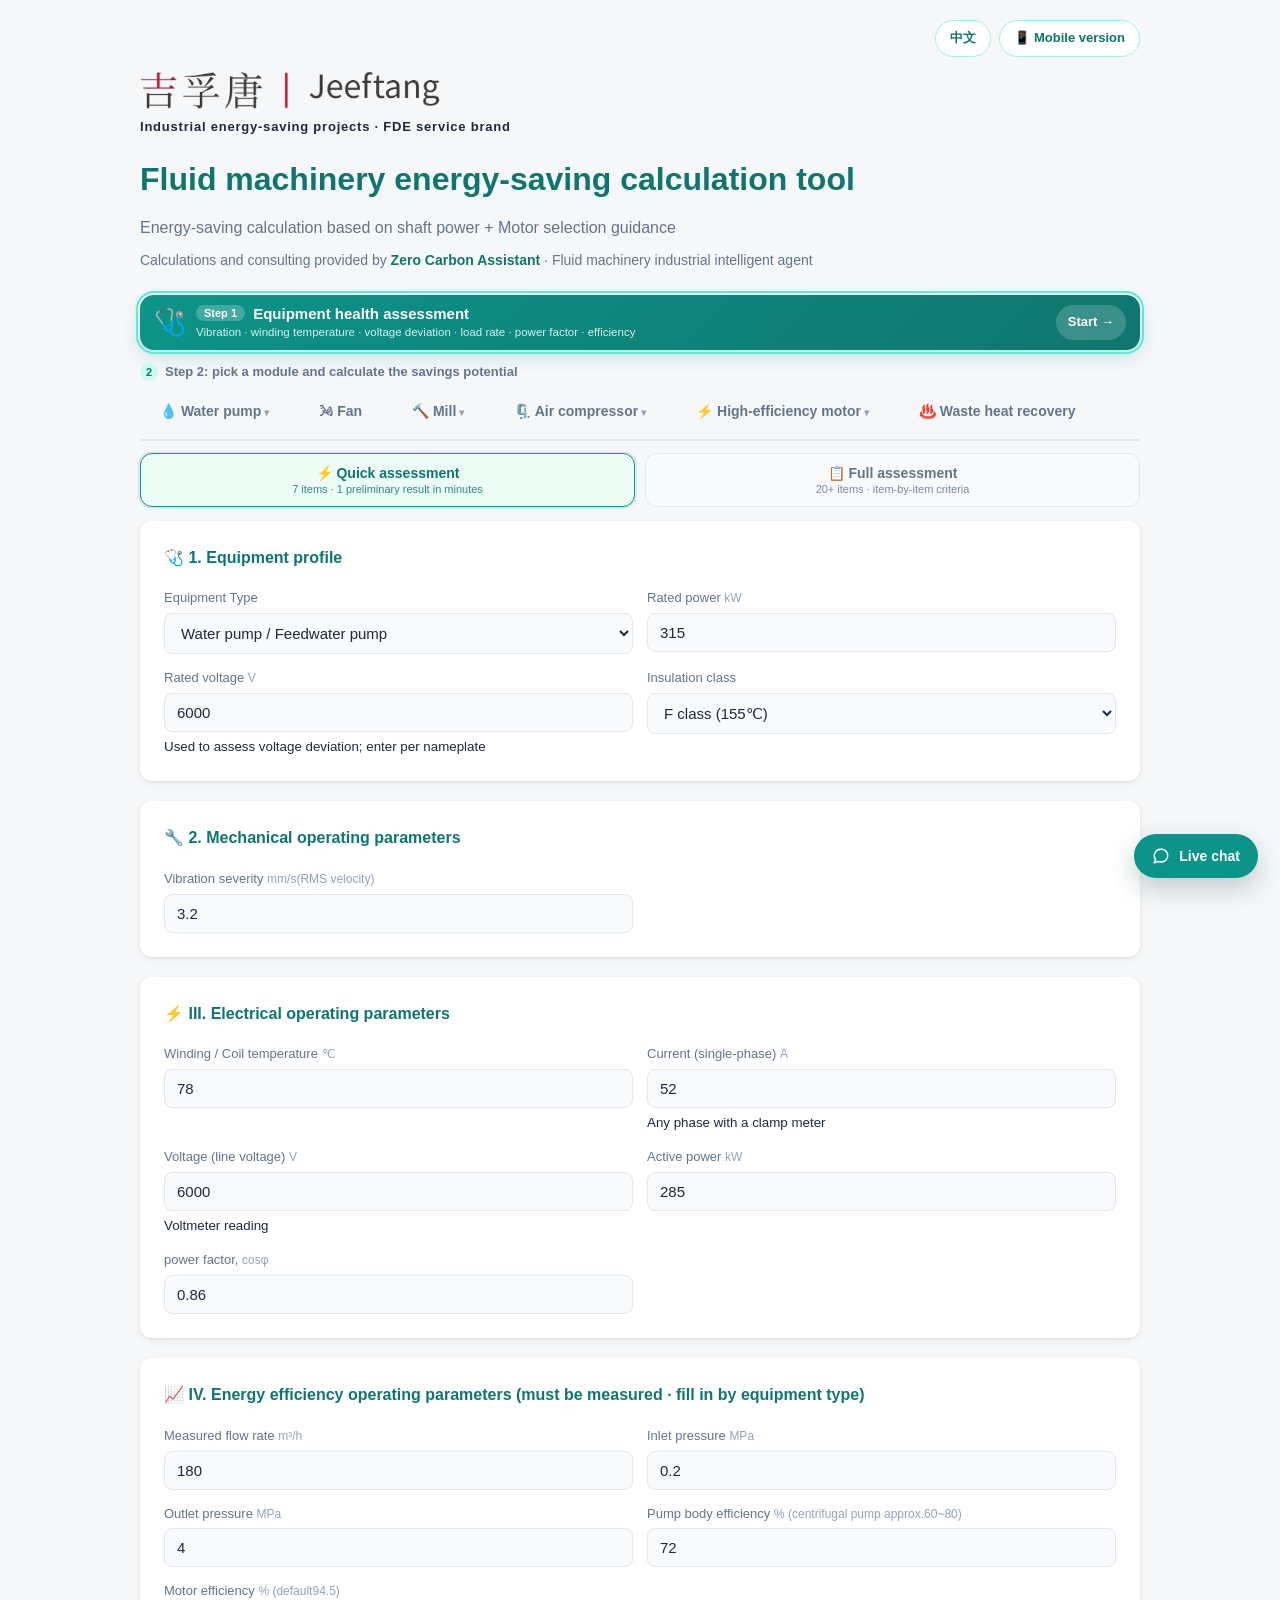
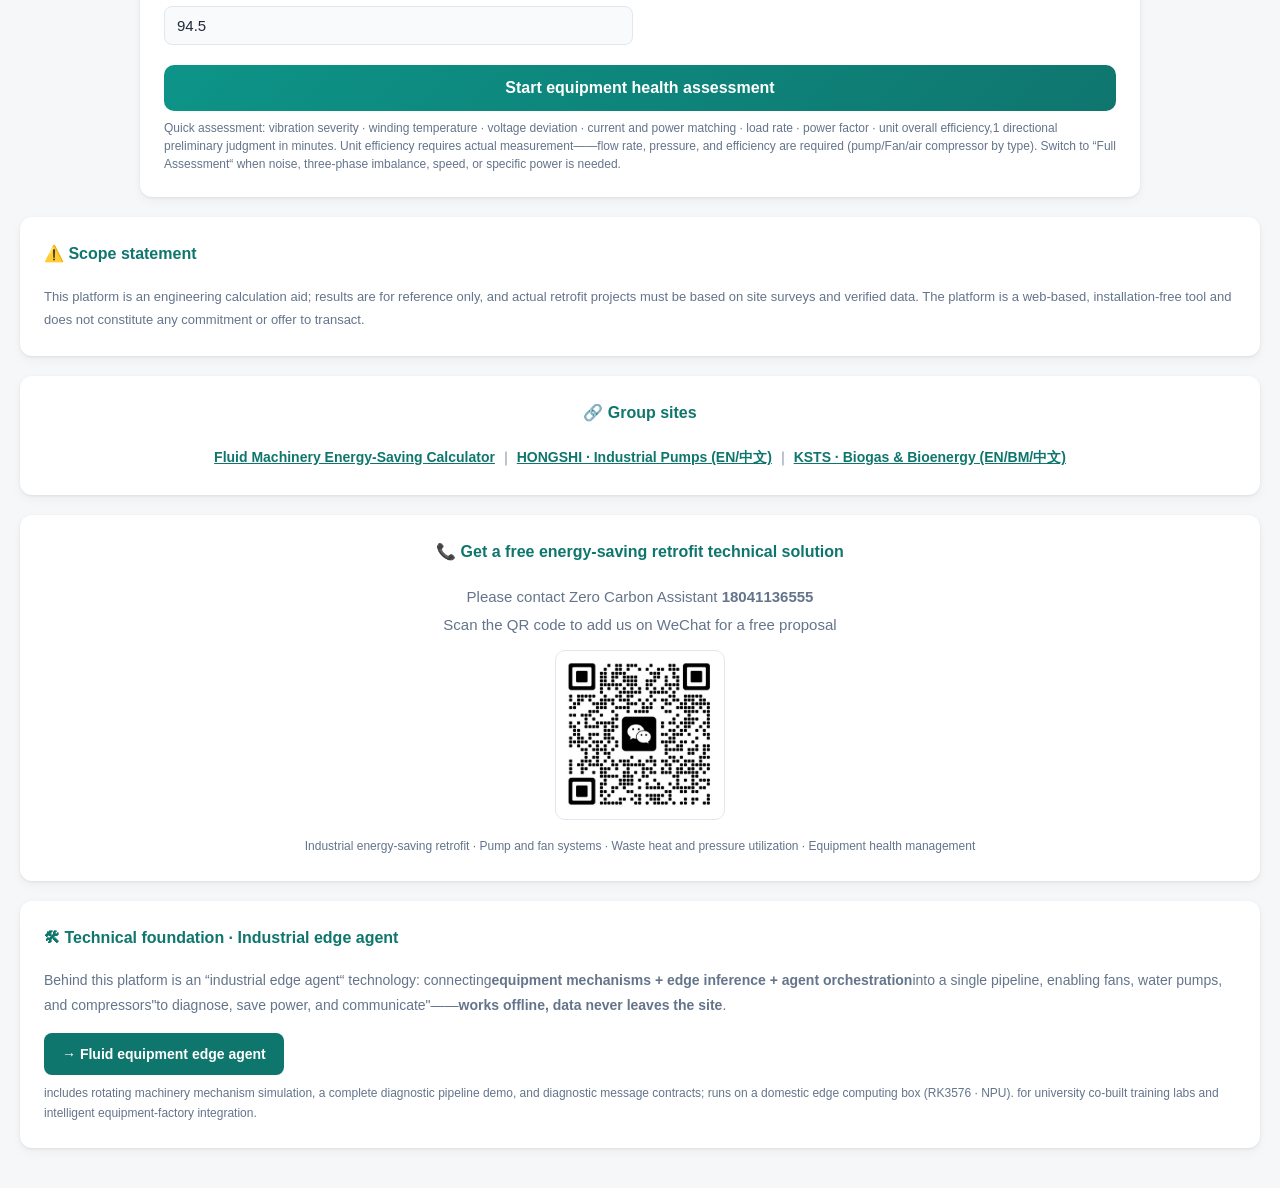
==== commit 9b3086a1: "Health banner compacted (EN+CN) + remove duplicate logo on EN mobile" ====
--- a/en/index.html
+++ b/en/index.html
@@ -86,14 +86,14 @@
 .lang-switch{font-size:13px;font-weight:700;letter-spacing:.02em}
 .viewswitch a{font-size:13px;color:var(--primary-dark);text-decoration:none;border:1px solid #99f6e4;background:#fff;padding:7px 14px;border-radius:999px;font-weight:600}
 .viewswitch a:active{opacity:.8}
-.health-entry{display:flex;align-items:center;gap:12px;margin:0 0 14px;padding:12px 16px;cursor:pointer;text-decoration:none;
+.health-entry{display:flex;align-items:center;gap:10px;margin:0 0 12px;padding:9px 14px;cursor:pointer;text-decoration:none;
   background:linear-gradient(135deg,#0d9488,#0f766e);color:#fff;border-radius:14px;
   box-shadow:0 6px 18px rgba(13,148,136,.22);transition:transform .15s,box-shadow .15s}
 .health-entry:hover{transform:translateY(-1px);box-shadow:0 10px 22px rgba(13,148,136,.3)}
 .health-entry .he-icon{font-size:26px;line-height:1}
 .health-entry .he-text{flex:1;display:flex;flex-direction:column;gap:2px;min-width:0}
-.health-entry .he-text b{font-size:16px;font-weight:700}
-.health-entry .he-text small{font-size:12px;opacity:.88;line-height:1.4}
+.health-entry .he-text b{font-size:15px;font-weight:700;line-height:1.3}
+.health-entry .he-text small{font-size:11.5px;opacity:.86;line-height:1.35}
 .health-entry .he-go{font-size:13px;font-weight:700;white-space:nowrap;background:rgba(255,255,255,.18);padding:7px 12px;border-radius:999px}
 .health-entry.on{outline:2px solid #5eead4;outline-offset:2px}
 .mode-switch{display:flex;gap:10px;margin:0 0 14px}
@@ -182,10 +182,10 @@
   <!-- Equipment health assessment: independent entry, placed above the navigation bar (2026-11-14 team decision) -->
   <a class="health-entry" id="healthEntry" href="#health" onclick="return openHealth(event)">
     <span class="he-icon">🩺</span>
-    <span class="he-text"><b><span class="he-step">Step 1</span> First perform equipment health assessment</b><small>First understand equipment energy efficiency and operating conditions (vibration · winding temperature · voltage deviation · load rate · power factor · unit efficiency), then select a calculation module to calculate energy savings</small></span>
-    <span class="he-go">Start assessment →</span>
+    <span class="he-text"><b><span class="he-step">Step 1</span> Equipment health assessment</b><small>Vibration &middot; winding temperature &middot; voltage deviation &middot; load rate &middot; power factor &middot; efficiency</small></span>
+    <span class="he-go">Start &rarr;</span>
   </a>
-  <div class="step-line"><span class="step-no">2</span>Step 2: After understanding the current situation, select equipment to calculate energy-saving potential</div>
+  <div class="step-line"><span class="step-no">2</span>Step 2: pick a module and calculate the savings potential</div>
   <div class="tabs" id="navGroups">
     <button class="tab-btn grp active" data-grp="pump" onclick="navGroup('pump')">💧 Water pump<span class="chev">▾</span></button>
     <button class="tab-btn" data-tab="fan" onclick="showTab('fan')">🌬 Fan</button>
